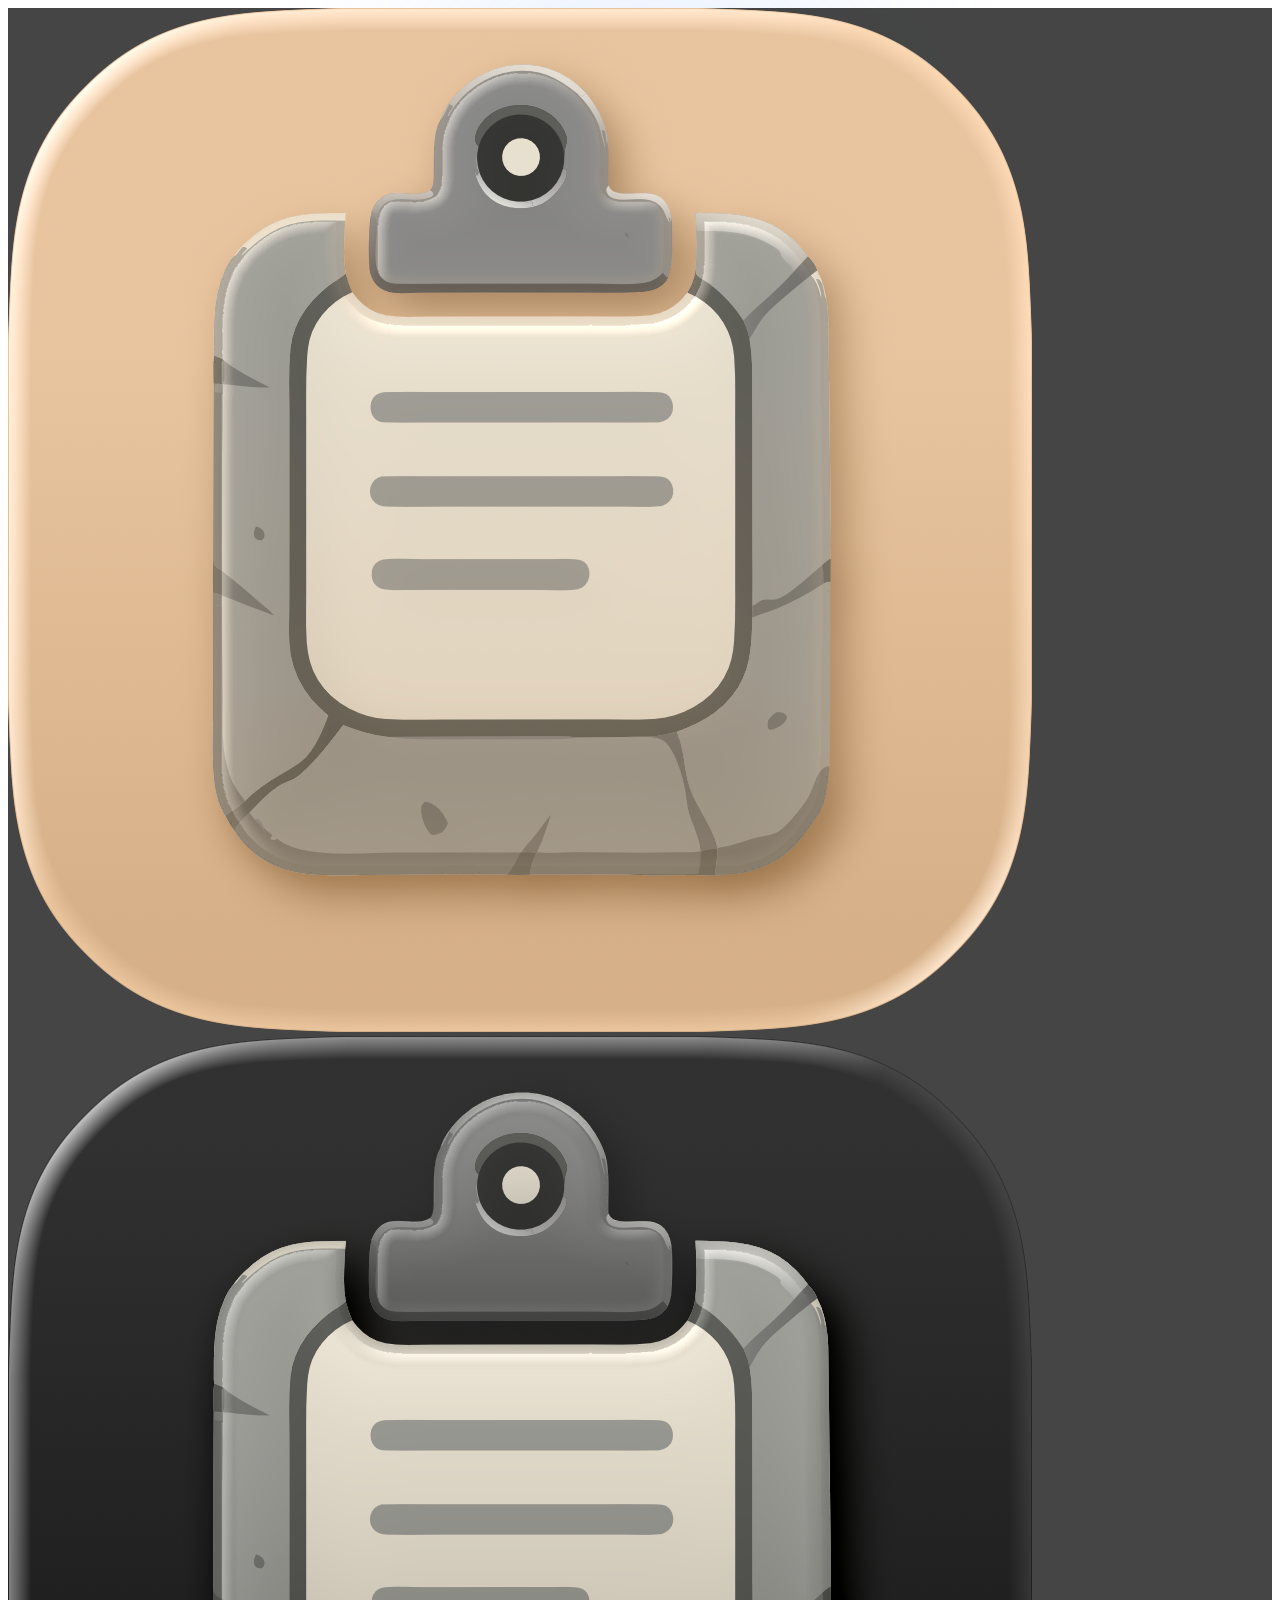
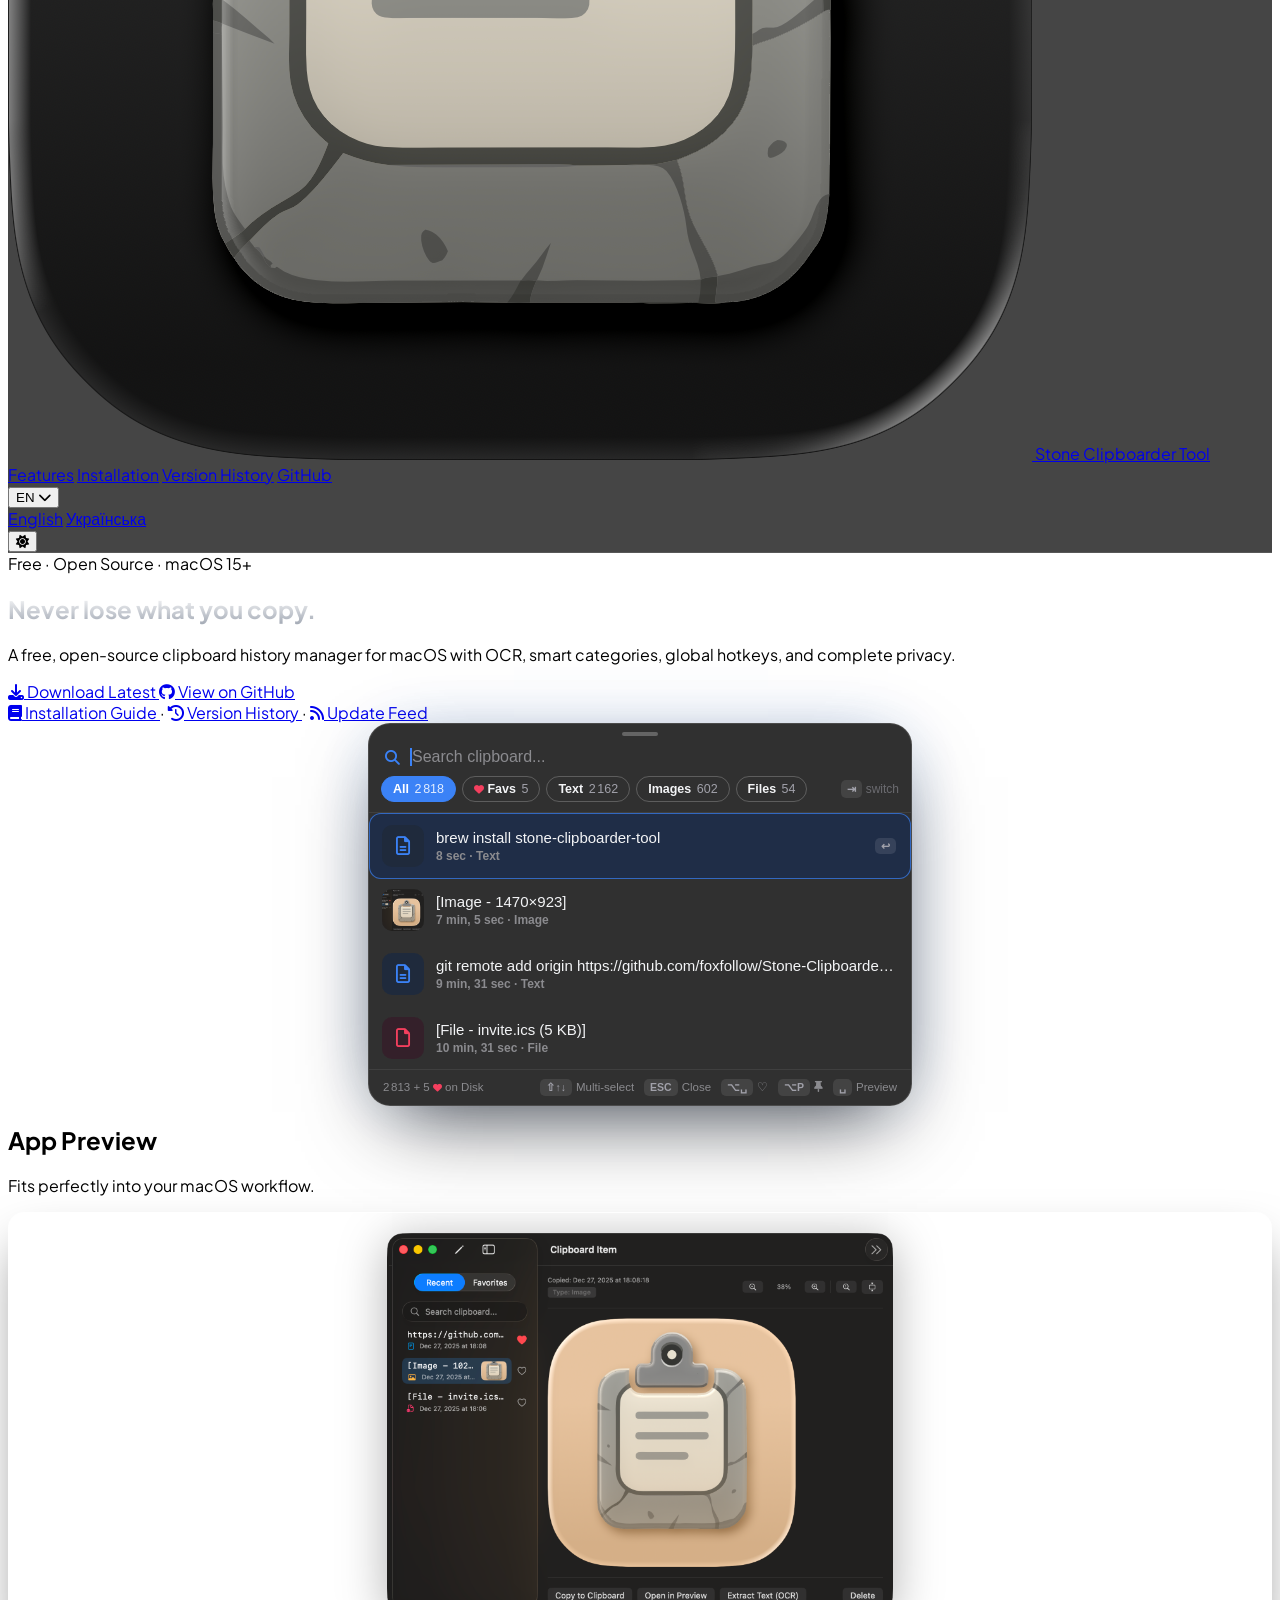
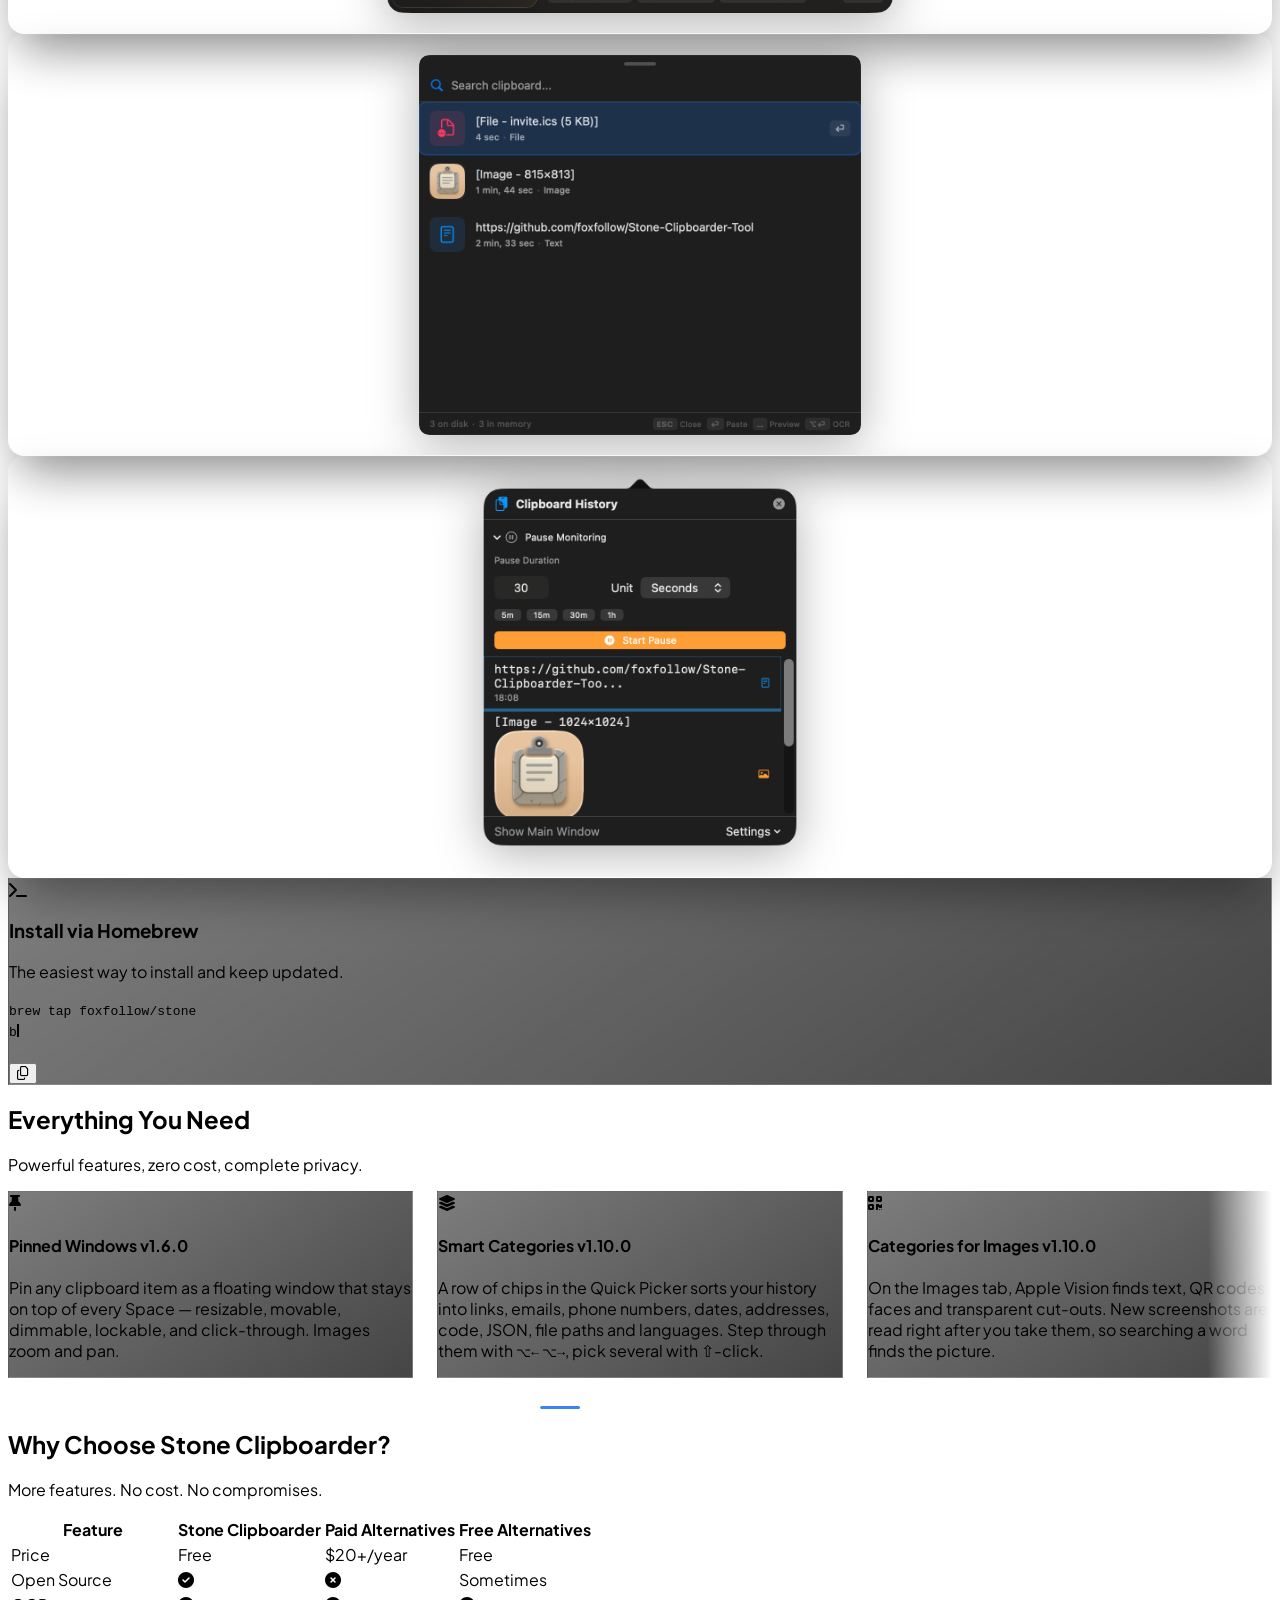
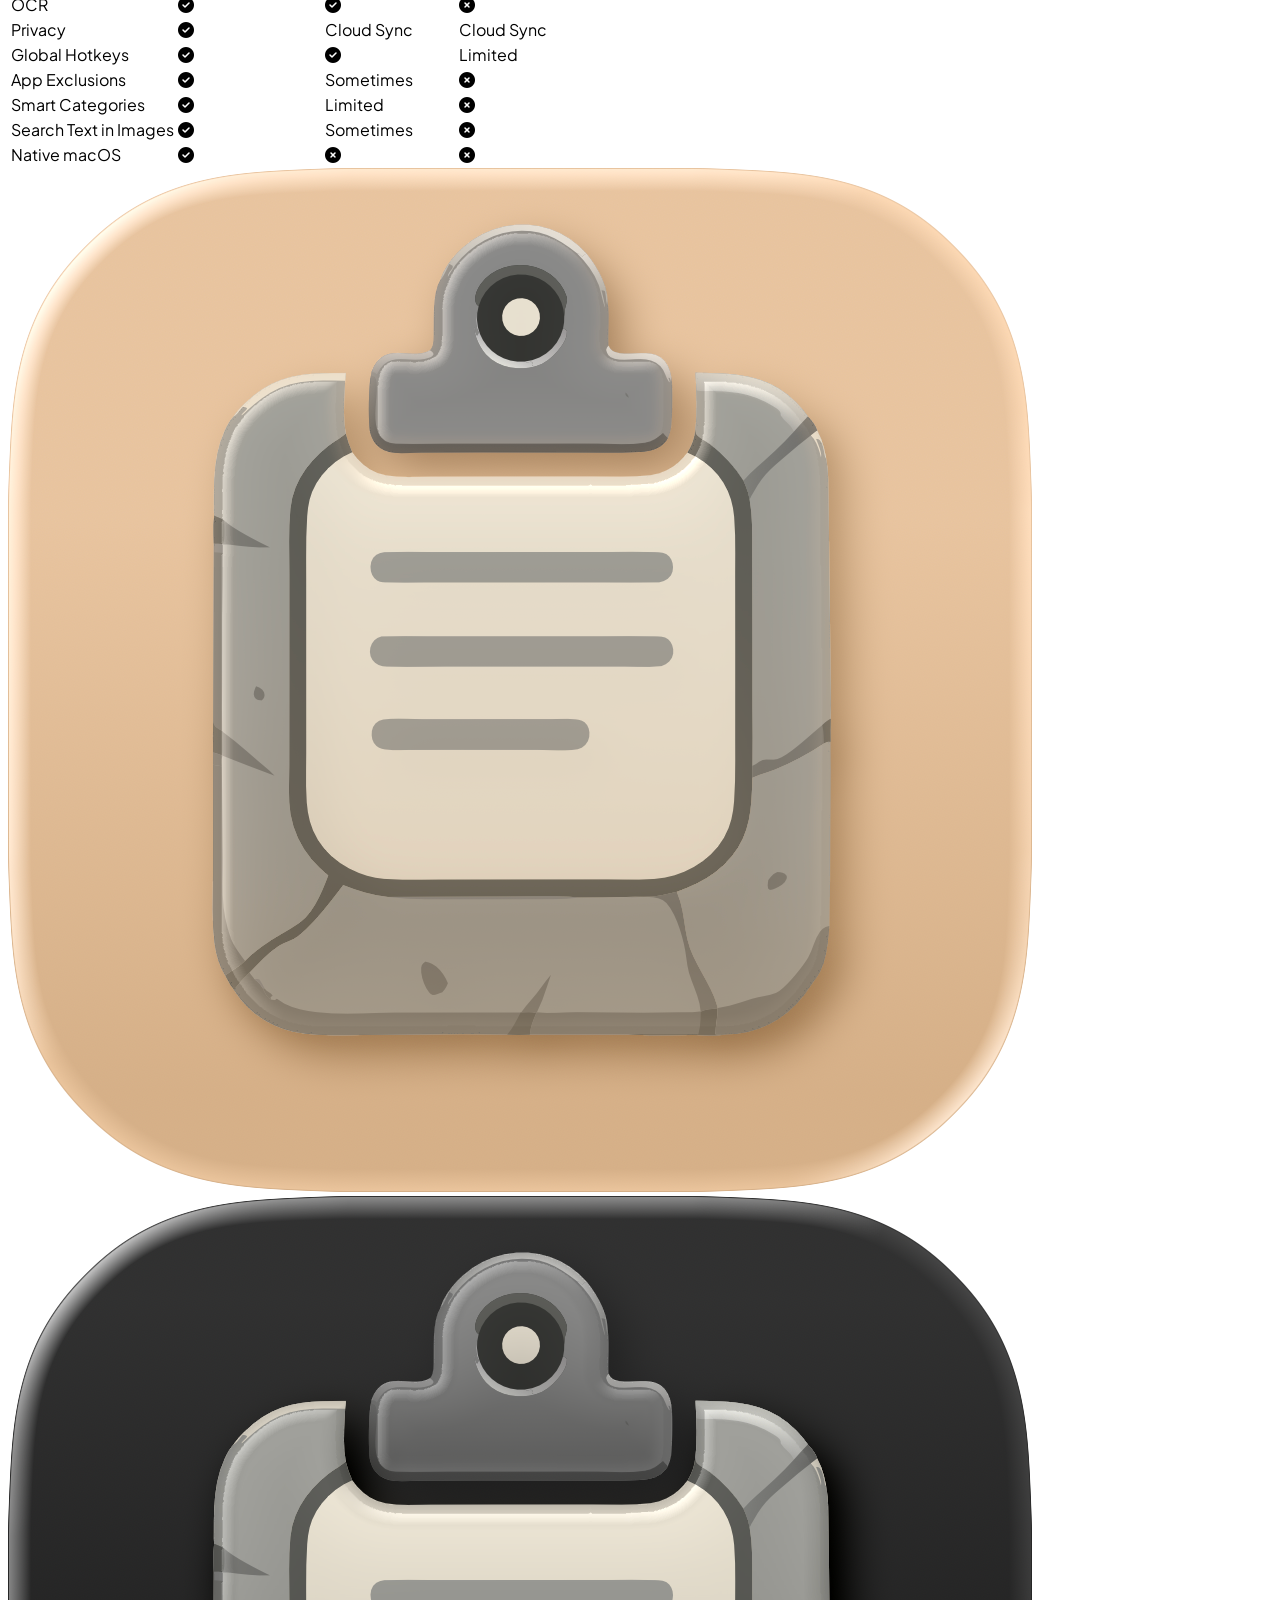
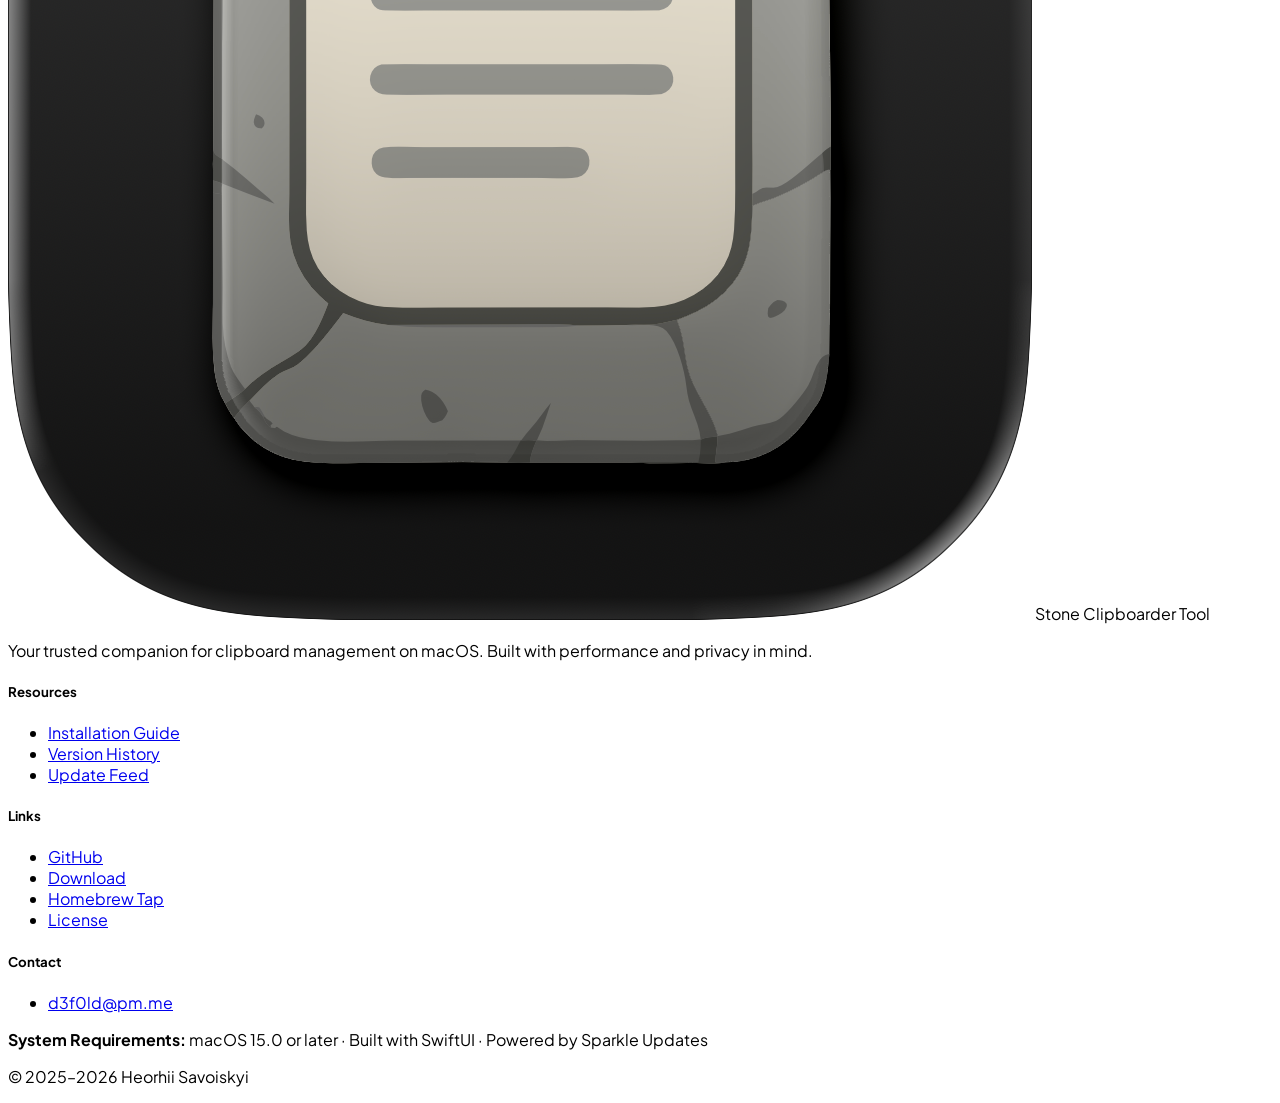
==== docs/index.html @ cac961e3 "Show the 1.10.0 features on the landing page The landing page had one short Categories slide. It now" ====
<!DOCTYPE html>
<html class="dark" lang="en">

<head>
    <meta charset="utf-8" />
    <meta content="width=device-width, initial-scale=1.0" name="viewport" />
    <script>(function () { var d = document.documentElement; d.classList.add('js'); if ((localStorage.getItem('theme') || 'dark') !== 'dark') d.classList.remove('dark'); })();</script>
    <meta name="description"
        content="Free, open-source clipboard manager for macOS. Save your entire copy-paste history, access it instantly with global hotkeys or Spotlight-like Quick Picker. Features OCR text recognition, smart categories, favorites, and 100% local privacy." />
    <meta name="keywords"
        content="clipboard manager, macOS, clipboard history, copy paste manager, clipboard organizer, productivity tool, OCR, clipboard categories, free, open source" />
    <title>Stone Clipboarder Tool – Free Clipboard Manager for macOS</title>
    <link rel="icon" type="image/png" sizes="48x48" href="resources/index/favicon-48x48.png" media="(prefers-color-scheme: light)" />
    <link rel="icon" type="image/png" sizes="48x48" href="resources/index/favicon-dark-48x48.png" media="(prefers-color-scheme: dark)" />
    <link rel="apple-touch-icon" href="resources/index/StoneClipboarderIcon2-iOS-Default-1024x1024@1x.png" />
    <link rel="canonical" href="https://foxfollow.github.io/Stone-Clipboarder-Tool/" />
    <link rel="alternate" hreflang="en" href="https://foxfollow.github.io/Stone-Clipboarder-Tool/" />
    <link rel="alternate" hreflang="uk" href="https://foxfollow.github.io/Stone-Clipboarder-Tool/index-ua.html" />
    <link rel="alternate" hreflang="x-default" href="https://foxfollow.github.io/Stone-Clipboarder-Tool/" />
    <meta property="og:type" content="website" />
    <meta property="og:site_name" content="Stone Clipboarder Tool" />
    <meta property="og:title" content="Stone Clipboarder Tool – Free Clipboard Manager for macOS" />
    <meta property="og:description" content="Free, open-source clipboard history manager for macOS with OCR, smart categories, global hotkeys, and complete privacy." />
    <meta property="og:url" content="https://foxfollow.github.io/Stone-Clipboarder-Tool/" />
    <meta property="og:image" content="https://foxfollow.github.io/Stone-Clipboarder-Tool/resources/index/StoneClipboarderIcon2-iOS-Default-1024x1024@2x.png" />
    <meta property="og:locale" content="en_US" />
    <meta name="twitter:card" content="summary" />
    <meta name="twitter:title" content="Stone Clipboarder Tool – Free Clipboard Manager for macOS" />
    <meta name="twitter:description" content="Free, open-source clipboard history manager for macOS with OCR, smart categories, global hotkeys, and complete privacy." />
    <meta name="twitter:image" content="https://foxfollow.github.io/Stone-Clipboarder-Tool/resources/index/StoneClipboarderIcon2-iOS-Default-1024x1024@2x.png" />
    <script src="https://cdn.tailwindcss.com?plugins=forms,container-queries"></script>
    <link href="https://cdnjs.cloudflare.com/ajax/libs/font-awesome/6.4.0/css/all.min.css" rel="stylesheet" />
    <link href="https://fonts.googleapis.com/css2?family=Plus+Jakarta+Sans:wght@300;400;500;600;700;800&family=JetBrains+Mono:wght@400;500;600;700&display=swap" rel="stylesheet" />
    <script>
        tailwind.config = {
            darkMode: 'class',
            theme: {
                extend: {
                    fontFamily: {
                        sans: ['Plus Jakarta Sans', 'sans-serif'],
                        mono: ['JetBrains Mono', 'monospace'],
                    },
                    colors: {
                        dark: { 900: '#0a0a0a', 800: '#171717', 700: '#262626', 600: '#404040' },
                        primary: '#3b82f6'
                    }
                }
            }
        }
    </script>
    <style>
        body {
            font-family: 'Plus Jakarta Sans', sans-serif;
        }

        .glass-nav {
            background: rgba(23, 23, 23, 0.8);
            backdrop-filter: blur(12px);
            -webkit-backdrop-filter: blur(12px);
            border-bottom: 1px solid rgba(255, 255, 255, 0.1);
        }

        .card-gradient {
            background: linear-gradient(145deg, rgba(38, 38, 38, 0.6) 0%, rgba(23, 23, 23, 0.8) 100%);
            border: 1px solid rgba(255, 255, 255, 0.1);
        }

        /* Anchor offset for fixed nav */
        [id] { scroll-margin-top: 80px; }

        /* Screenshot card */
        .screenshot-card {
            border-radius: 16px;
            overflow: hidden;
            box-shadow: 0 25px 50px -12px rgba(0, 0, 0, 0.5);
            transition: transform 0.4s ease, box-shadow 0.4s ease;
            cursor: pointer;
            display: flex;
            align-items: center;
            justify-content: center;
            padding: 20px;
            background: rgba(255, 255, 255, 0.03);
            border: 1px solid rgba(255, 255, 255, 0.06);
        }
        .screenshot-card:hover {
            transform: translateY(-6px);
            box-shadow: 0 35px 60px -12px rgba(0, 0, 0, 0.6);
            background: rgba(255, 255, 255, 0.06);
        }
        .screenshot-card img {
            transition: transform 0.4s ease;
            border-radius: 10px;
            max-height: 380px;
            width: auto;
            max-width: 100%;
            object-fit: contain;
            filter: drop-shadow(0 8px 24px rgba(0, 0, 0, 0.3));
        }
        .screenshot-card:hover img {
            transform: scale(1.03);
        }

        /* Light theme overrides */
        html:not(.dark) body { background-color: #ffffff; color: #1a1a1a; }
        html:not(.dark) .glass-nav { background: rgba(255, 255, 255, 0.85); border-bottom-color: rgba(0, 0, 0, 0.1); }
        html:not(.dark) .glass-nav .nav-brand { color: #1a1a1a; }
        html:not(.dark) .glass-nav .nav-link { color: #555; }
        html:not(.dark) .glass-nav .nav-link:hover { color: #000 !important; }
        html:not(.dark) .glass-nav .nav-btn { border-color: rgba(0,0,0,0.15); background: rgba(0,0,0,0.05); color: #555; }
        html:not(.dark) .glass-nav .nav-btn:hover { background: rgba(0,0,0,0.1); }
        html:not(.dark) .hero-title { background: linear-gradient(to bottom, #1a1a1a, #555) !important; -webkit-background-clip: text !important; -webkit-text-fill-color: transparent !important; }
        html:not(.dark) .hero-sub { color: #666 !important; }
        html:not(.dark) .hero-badge { border-color: rgba(59,130,246,0.3); background: rgba(59,130,246,0.08); }
        html:not(.dark) .btn-secondary { border-color: rgba(0,0,0,0.15) !important; background: rgba(0,0,0,0.05) !important; color: #1a1a1a !important; }
        html:not(.dark) .btn-secondary:hover { background: rgba(0,0,0,0.1) !important; }
        html:not(.dark) .sub-link { color: #888 !important; }
        html:not(.dark) .sub-link:hover { color: #1a1a1a !important; }
        html:not(.dark) .section-title { color: #1a1a1a; }
        html:not(.dark) .section-sub { color: #666; }
        html:not(.dark) .card-gradient { background: linear-gradient(145deg, #f8f8f8 0%, #f0f0f0 100%); border-color: rgba(0, 0, 0, 0.08); }
        html:not(.dark) .card-gradient h3, html:not(.dark) .card-gradient h4 { color: #1a1a1a; }
        html:not(.dark) .card-gradient p, html:not(.dark) .card-gradient .text-gray-400 { color: #555 !important; }
        html:not(.dark) .card-gradient code { color: #1a1a1a !important; }
        html:not(.dark) .card-gradient .code-box { background: #1e1e1e !important; }
        html:not(.dark) .card-gradient .code-box code { color: #60a5fa !important; }
        html:not(.dark) .screenshot-card { box-shadow: 0 15px 40px -12px rgba(0, 0, 0, 0.12); background: rgba(0, 0, 0, 0.02); border-color: rgba(0, 0, 0, 0.06); }
        html:not(.dark) .screenshot-card:hover { box-shadow: 0 25px 50px -12px rgba(0, 0, 0, 0.18); background: rgba(0, 0, 0, 0.04); }
        html:not(.dark) .screenshot-card img { filter: drop-shadow(0 8px 24px rgba(0, 0, 0, 0.12)); }
        html:not(.dark) .feat-card:hover { background: rgba(0,0,0,0.03) !important; }
        html:not(.dark) table { color: #1a1a1a; }
        html:not(.dark) table th { color: #888; }
        html:not(.dark) table td { color: #333; }
        html:not(.dark) table .text-gray-500 { color: #888 !important; }
        html:not(.dark) .footer-section { border-top-color: rgba(0,0,0,0.1); }
        html:not(.dark) .footer-section h5 { color: #1a1a1a; }
        html:not(.dark) .footer-section p, html:not(.dark) .footer-section a, html:not(.dark) .footer-section li a { color: #666 !important; }
        html:not(.dark) .footer-section li a:hover { color: #1a1a1a !important; }
        html:not(.dark) .footer-bottom { border-top-color: rgba(0,0,0,0.05); color: #999; }
        html:not(.dark) .lang-dropdown { background: #fff; border-color: rgba(0,0,0,0.1); }
        html:not(.dark) .lang-dropdown a { color: #333; }
        html:not(.dark) .lang-dropdown a:hover { background: rgba(0,0,0,0.05); }

        /* Carousel - horizontal scroll */
        .carousel-container {
            overflow-x: auto;
            -webkit-overflow-scrolling: touch;
            scrollbar-width: none;
            padding-bottom: 4px;
        }
        .carousel-container::-webkit-scrollbar { display: none; }
        .carousel-track {
            display: grid;
            grid-auto-flow: column;
            grid-auto-columns: calc((100% - 48px) / 3);
            gap: 24px;
        }
        @media (max-width: 1024px) {
            .carousel-track { grid-auto-columns: calc((100% - 24px) / 2); }
        }
        @media (max-width: 640px) {
            .carousel-track { grid-auto-columns: 85%; }
        }
        /* Scroll progress bar */
        .scroll-progress {
            height: 3px;
            border-radius: 3px;
            background: rgba(255,255,255,0.1);
            margin-top: 24px;
            overflow: hidden;
            max-width: 200px;
            margin-left: auto;
            margin-right: auto;
        }
        .scroll-progress-bar {
            height: 100%;
            border-radius: 3px;
            background: #3b82f6;
            transition: width 0.15s ease;
            min-width: 20%;
        }
        html:not(.dark) .scroll-progress { background: rgba(0,0,0,0.08); }

        /* Modal */
        .modal { display: none; position: fixed; z-index: 1000; left: 0; top: 0; width: 100%; height: 100%; background-color: rgba(0, 0, 0, 0.92); opacity: 0; transition: opacity 0.3s ease; }
        .modal.show { display: flex; opacity: 1; flex-direction: column; align-items: center; justify-content: center; padding: 40px 20px 80px; }
        .modal-content { position: relative; display: flex; flex-direction: column; align-items: center; max-width: 90vw; max-height: calc(100vh - 140px); transform: scale(0.8); transition: transform 0.3s ease; }
        .modal.show .modal-content { transform: scale(1); }
        .modal-image { max-width: 100%; max-height: calc(100vh - 180px); width: auto; height: auto; object-fit: contain; border-radius: 12px; box-shadow: 0 20px 60px rgba(0, 0, 0, 0.5); }
        .modal-close { position: absolute; top: -15px; right: -15px; background: #ff4757; color: white; border: none; border-radius: 50%; width: 40px; height: 40px; font-size: 20px; cursor: pointer; display: flex; align-items: center; justify-content: center; transition: all 0.3s ease; box-shadow: 0 4px 15px rgba(255, 71, 87, 0.4); z-index: 1001; }
        .modal-close:hover { background: #ff3838; transform: scale(1.1); }
        .modal-caption { margin-top: 16px; background: rgba(255, 255, 255, 0.12); color: white; padding: 10px 24px; border-radius: 25px; font-size: 15px; text-align: center; backdrop-filter: blur(10px); white-space: nowrap; }
        .modal-hint { position: fixed; bottom: 24px; left: 50%; transform: translateX(-50%); background: rgba(255, 255, 255, 0.08); color: rgba(255, 255, 255, 0.6); padding: 8px 16px; border-radius: 20px; font-size: 13px; backdrop-filter: blur(10px); }

        /* Keyboard/touch access for the hover-only language dropdown */
        #language-picker:focus-within .lang-dropdown { opacity: 1; visibility: visible; }

        /* ===== Subtle animations ===== */
        html { scroll-behavior: smooth; }

        /* Scroll-reveal (gated on .js so content stays visible without JS) */
        .js .reveal { opacity: 0; translate: 0 24px; transition: opacity 0.6s ease, translate 0.6s ease; }
        .js .reveal.visible { opacity: 1; translate: 0 0; }

        /* Hero entrance */
        .anim-fade { animation: fadeUp 0.7s cubic-bezier(0.22, 0.61, 0.36, 1) both; }
        .anim-d1 { animation-delay: 0.1s; }
        .anim-d2 { animation-delay: 0.2s; }
        .anim-d3 { animation-delay: 0.3s; }
        .anim-d4 { animation-delay: 0.4s; }
        @keyframes fadeUp {
            from { opacity: 0; transform: translateY(20px); }
            to { opacity: 1; transform: translateY(0); }
        }

        /* Ambient glow behind hero */
        .hero-glow {
            position: absolute;
            top: -140px;
            left: 50%;
            transform: translateX(-50%);
            width: min(760px, 95vw);
            height: 520px;
            background: radial-gradient(ellipse at center, rgba(59, 130, 246, 0.16), transparent 65%);
            filter: blur(48px);
            border-radius: 50%;
            pointer-events: none;
            z-index: -1;
            animation: glowBreathe 12s ease-in-out infinite;
        }
        @keyframes glowBreathe {
            0%, 100% { opacity: 0.7; transform: translateX(-50%) scale(1); }
            50% { opacity: 1; transform: translateX(-50%) scale(1.08); }
        }
        html:not(.dark) .hero-glow { background: radial-gradient(ellipse at center, rgba(59, 130, 246, 0.10), transparent 65%); }

        /* Nav shadow once scrolled */
        .glass-nav { transition: background 0.3s ease, box-shadow 0.3s ease; }
        .glass-nav.scrolled { background: rgba(23, 23, 23, 0.95); box-shadow: 0 4px 24px rgba(0, 0, 0, 0.35); }
        html:not(.dark) .glass-nav.scrolled { background: rgba(255, 255, 255, 0.95); box-shadow: 0 4px 24px rgba(0, 0, 0, 0.08); }

        /* Feature card hover lift */
        .feat-card { transition: translate 0.3s ease, background 0.3s ease, border-color 0.3s ease; }
        .feat-card:hover { translate: 0 -4px; border-color: rgba(255, 255, 255, 0.18); background: rgba(255, 255, 255, 0.04); }

        @media (prefers-reduced-motion: reduce) {
            html { scroll-behavior: auto; }
            .js .reveal { opacity: 1; translate: none; transition: none; }
            .anim-fade { animation: none; }
            .hero-glow { animation: none; }
            .feat-card { transition: none; }
            .feat-card:hover { translate: none; }
            .screenshot-card, .screenshot-card img { transition: none; }
            .screenshot-card:hover { transform: none; }
            .screenshot-card:hover img { transform: none; }
        }
    </style>
    <link href="resources/motion.css" rel="stylesheet" />
    <script src="resources/motion.js" defer></script>
</head>

<body class="bg-dark-900 text-white antialiased">
    <!-- Navigation -->
    <header class="fixed top-0 w-full z-50 glass-nav">
        <div class="max-w-7xl mx-auto px-4 h-16 flex items-center justify-between">
            <a href="#" class="flex items-center gap-2 no-underline" onclick="window.scrollTo({top:0,behavior:'smooth'});return false;">
                <img alt="Stone Clipboarder Logo" class="w-8 h-8 rounded-lg object-contain block dark:hidden"
                    src="resources/index/StoneClipboarderIcon2-iOS-Default-1024x1024@1x.png" />
                <img alt="Stone Clipboarder Logo" class="w-8 h-8 rounded-lg object-contain hidden dark:block"
                    src="resources/index/StoneClipboarderIcon-iOS-Dark-1024x1024@1x.png" />
                <span class="text-lg font-semibold tracking-tight nav-brand">Stone Clipboarder Tool</span>
            </a>
            <nav class="hidden md:flex items-center gap-8 text-sm font-medium">
                <a class="nav-link text-gray-400 hover:text-white transition-colors" href="#features">Features</a>
                <a class="nav-link text-gray-400 hover:text-white transition-colors" href="installation.html">Installation</a>
                <a class="nav-link text-gray-400 hover:text-white transition-colors" href="version-history.html">Version History</a>
                <a class="nav-link text-gray-400 hover:text-white transition-colors"
                    href="https://github.com/foxfollow/Stone-Clipboarder-Tool">GitHub</a>
            </nav>
            <div class="flex items-center gap-3">
                <div class="relative group" id="language-picker">
                    <button class="nav-btn flex items-center gap-2 px-3 py-1.5 rounded-full border border-white/10 bg-white/5 hover:bg-white/10 transition-all text-xs font-medium">
                        <span>EN</span>
                        <i class="fa-solid fa-chevron-down text-[10px]"></i>
                    </button>
                    <div class="lang-dropdown absolute right-0 mt-2 w-40 rounded-xl border border-white/10 bg-dark-800 shadow-2xl opacity-0 invisible group-hover:opacity-100 group-hover:visible transition-all py-2 z-50">
                        <a class="block px-4 py-2 hover:bg-white/5 text-sm font-medium" href="index.html">English</a>
                        <a class="block px-4 py-2 hover:bg-white/5 text-sm" href="index-ua.html">Українська</a>
                    </div>
                </div>
                <button aria-label="Toggle Theme" id="theme-toggle"
                    class="nav-btn p-2 rounded-full border border-white/10 bg-white/5 hover:bg-white/10 transition-all"
                    onclick="toggleTheme()">
                    <i class="fa-solid fa-sun text-sm text-yellow-400" id="theme-icon-fa"></i>
                </button>
            </div>
        </div>
    </header>

    <main class="pt-32">
        <!-- Hero Section -->
        <section class="relative max-w-7xl mx-auto px-4 text-center mb-24">
            <div class="hero-glow" aria-hidden="true"></div>
            <div class="anim-fade hero-badge inline-flex items-center px-4 py-1.5 rounded-full border border-blue-500/30 bg-blue-500/10 text-blue-400 text-xs font-medium mb-8 font-mono tracking-wide">
                Free · Open Source · macOS 15+
            </div>
            <h1 class="anim-fade anim-d1 hero-title font-mono text-5xl md:text-7xl font-bold tracking-tight mb-6 bg-gradient-to-b from-white to-gray-400 bg-clip-text text-transparent">
                Never lose what you copy.
            </h1>
            <p class="anim-fade anim-d2 hero-sub text-lg md:text-xl text-gray-400 max-w-2xl mx-auto mb-10 leading-relaxed">
                A free, open-source clipboard history manager for macOS with OCR, smart categories, global hotkeys, and complete privacy.
            </p>
            <div class="anim-fade anim-d3 flex flex-col sm:flex-row items-center justify-center gap-4 mb-6">
                <a href="https://github.com/foxfollow/Stone-Clipboarder-Tool/releases/latest"
                    class="bg-primary hover:bg-blue-600 hover:-translate-y-0.5 hover:shadow-blue-500/30 px-8 py-3 rounded-xl font-semibold flex items-center gap-2 transition-all shadow-lg shadow-blue-500/20 text-white no-underline">
                    <i class="fa-solid fa-download"></i>
                    Download Latest
                </a>
                <a href="https://github.com/foxfollow/Stone-Clipboarder-Tool"
                    class="btn-secondary border border-white/10 bg-white/5 hover:bg-white/10 px-8 py-3 rounded-xl font-semibold flex items-center gap-2 transition-all no-underline">
                    <i class="fa-brands fa-github text-xl"></i>
                    View on GitHub
                </a>
            </div>
            <div class="anim-fade anim-d4 flex flex-wrap items-center justify-center gap-3 mb-16">
                <a href="installation.html" class="sub-link text-sm text-gray-400 hover:text-white transition-colors no-underline">
                    <i class="fa-solid fa-book mr-1"></i> Installation Guide
                </a>
                <span class="text-gray-600">·</span>
                <a href="version-history.html" class="sub-link text-sm text-gray-400 hover:text-white transition-colors no-underline">
                    <i class="fa-solid fa-clock-rotate-left mr-1"></i> Version History
                </a>
                <span class="text-gray-600">·</span>
                <a href="appcast.xml" class="sub-link text-sm text-gray-400 hover:text-white transition-colors no-underline">
                    <i class="fa-solid fa-rss mr-1"></i> Update Feed
                </a>
            </div>
            <div class="clip-demo" aria-hidden="true"></div>
        </section>

        <!-- Screenshot Showcase -->
        <section class="max-w-6xl mx-auto px-4 mb-32" id="screenshots">
            <div class="reveal text-center mb-12">
                <h2 class="section-title text-3xl font-bold mb-4">App Preview</h2>
                <p class="section-sub text-gray-400">Fits perfectly into your macOS workflow.</p>
            </div>
            <div class="grid grid-cols-1 md:grid-cols-3 gap-6 items-stretch">
                <div class="reveal">
                    <div class="screenshot-card h-full" onclick="openModal(this.querySelector('img'), 'Main Window')">
                        <img alt="Main Window" class="theme-image"
                            data-light-src="resources/index/sct-light-basicwindow.png"
                            data-dark-src="resources/index/sct-dark-basicwindow.png"
                            src="resources/index/sct-dark-basicwindow.png" />
                    </div>
                </div>
                <div class="reveal" style="transition-delay: 100ms">
                    <div class="screenshot-card h-full" onclick="openModal(this.querySelector('img'), 'Quick Picker')">
                        <img alt="Quick Picker" class="theme-image"
                            data-light-src="resources/index/sct-light-quickpicker.png"
                            data-dark-src="resources/index/sct-dark-quickpicker.png"
                            src="resources/index/sct-dark-quickpicker.png" />
                    </div>
                </div>
                <div class="reveal" style="transition-delay: 200ms">
                    <div class="screenshot-card h-full" onclick="openModal(this.querySelector('img'), 'Menu Bar')">
                        <img alt="Menu Bar" class="theme-image"
                            data-light-src="resources/index/sct-light-menubar.png"
                            data-dark-src="resources/index/sct-dark-menubar.png"
                            src="resources/index/sct-dark-menubar.png" />
                    </div>
                </div>
            </div>
        </section>

        <!-- Homebrew Installation -->
        <section class="max-w-4xl mx-auto px-4 mb-32">
            <div class="reveal card-gradient p-8 rounded-2xl flex flex-col md:flex-row items-center justify-between gap-6">
                <div class="flex items-center gap-4">
                    <div class="w-12 h-12 bg-white/5 rounded-xl flex items-center justify-center border border-white/10">
                        <i class="fa-solid fa-terminal text-xl"></i>
                    </div>
                    <div>
                        <h3 class="font-semibold text-lg">Install via Homebrew</h3>
                        <p class="text-sm text-gray-400">The easiest way to install and keep updated.</p>
                    </div>
                </div>
                <div class="code-box w-full md:w-auto flex items-center justify-between gap-4 bg-[#1e1e1e] p-4 rounded-xl border border-white/10 font-mono text-[13px]">
                    <div class="leading-relaxed">
                        <code class="text-blue-400">brew tap foxfollow/stone</code><br />
                        <code class="text-blue-400">brew trust foxfollow/stone</code><br />
                        <code class="text-blue-400">brew install stone-clipboarder-tool</code>
                    </div>
                    <button class="p-2 hover:bg-white/10 rounded-lg transition-colors text-gray-400 flex-shrink-0" id="copy-btn" onclick="copyInstallCmd()">
                        <i class="fa-regular fa-copy"></i>
                    </button>
                </div>
            </div>
        </section>

        <!-- Features Carousel -->
        <section class="max-w-7xl mx-auto px-4 mb-32" id="features">
            <div class="reveal text-center mb-12">
                <h2 class="section-title text-3xl font-bold mb-4">Everything You Need</h2>
                <p class="section-sub text-gray-400">Powerful features, zero cost, complete privacy.</p>
            </div>
            <div class="carousel-container reveal" id="featureCarousel">
                <div class="carousel-track">
                    <!-- Slide: Pinned Windows (1.6.0) -->
                    <div class="carousel-slide">
                        <div class="card-gradient feat-card p-8 rounded-2xl h-full">
                            <div class="mb-6"><i class="fa-solid fa-thumbtack text-3xl text-blue-400"></i></div>
                            <h4 class="text-xl font-bold mb-3">
                                Pinned Windows
                                <span class="text-[10px] align-middle ml-1 px-1.5 py-0.5 rounded bg-blue-500/20 text-blue-300">v1.6.0</span>
                            </h4>
                            <p class="text-gray-400 leading-relaxed text-sm">Pin any clipboard item as a floating window that stays on top of every Space — resizable, movable, dimmable, lockable, and click-through. Images zoom and pan.</p>
                        </div>
                    </div>
                    <!-- Slide: Smart Categories (1.10.0) -->
                    <div class="carousel-slide">
                        <div class="card-gradient feat-card p-8 rounded-2xl h-full">
                            <div class="mb-6"><i class="fa-solid fa-layer-group text-3xl text-teal-400"></i></div>
                            <h4 class="text-xl font-bold mb-3">
                                Smart Categories
                                <span class="text-[10px] align-middle ml-1 px-1.5 py-0.5 rounded bg-blue-500/20 text-blue-300">v1.10.0</span>
                            </h4>
                            <p class="text-gray-400 leading-relaxed text-sm">A row of chips in the Quick Picker sorts your history into links, emails, phone numbers, dates, addresses, code, JSON, file paths and languages. Step through them with <kbd class="px-1.5 py-0.5 rounded bg-white/10 text-[10px]">&#x2325;&#x2190;</kbd> <kbd class="px-1.5 py-0.5 rounded bg-white/10 text-[10px]">&#x2325;&#x2192;</kbd>, pick several with &#x21E7;-click.</p>
                        </div>
                    </div>
                    <!-- Slide: Image Categories (1.10.0) -->
                    <div class="carousel-slide">
                        <div class="card-gradient feat-card p-8 rounded-2xl h-full">
                            <div class="mb-6"><i class="fa-solid fa-qrcode text-3xl text-rose-400"></i></div>
                            <h4 class="text-xl font-bold mb-3">
                                Categories for Images
                                <span class="text-[10px] align-middle ml-1 px-1.5 py-0.5 rounded bg-blue-500/20 text-blue-300">v1.10.0</span>
                            </h4>
                            <p class="text-gray-400 leading-relaxed text-sm">On the Images tab, Apple Vision finds text, QR codes, faces and transparent cut-outs. New screenshots are read right after you take them, so searching a word finds the picture.</p>
                        </div>
                    </div>
                    <!-- Slide: Your Own Rules (1.10.0) -->
                    <div class="carousel-slide">
                        <div class="card-gradient feat-card p-8 rounded-2xl h-full">
                            <div class="mb-6"><i class="fa-solid fa-wand-magic-sparkles text-3xl text-yellow-400"></i></div>
                            <h4 class="text-xl font-bold mb-3">
                                Your Own Rules
                                <span class="text-[10px] align-middle ml-1 px-1.5 py-0.5 rounded bg-blue-500/20 text-blue-300">v1.10.0</span>
                            </h4>
                            <p class="text-gray-400 leading-relaxed text-sm">Add regular-expression rules (with a live test) and groups of source apps. Give any category an SF Symbol or an emoji and a color, or switch the built-in ones off.</p>
                        </div>
                    </div>
                    <!-- Slide: Item Titles (1.9.0) -->
                    <div class="carousel-slide">
                        <div class="card-gradient feat-card p-8 rounded-2xl h-full">
                            <div class="mb-6"><i class="fa-solid fa-tag text-3xl text-sky-400"></i></div>
                            <h4 class="text-xl font-bold mb-3">
                                Item Titles
                                <span class="text-[10px] align-middle ml-1 px-1.5 py-0.5 rounded bg-blue-500/20 text-blue-300">v1.9.0</span>
                            </h4>
                            <p class="text-gray-400 leading-relaxed text-sm">Press <kbd class="px-1.5 py-0.5 rounded bg-white/10 text-[10px]">&#x2325;E</kbd> in the Quick Picker to name an item, add or remove it from Favorites, and reorder your favorites. Titles show above the content everywhere and are searchable.</p>
                        </div>
                    </div>
                    <!-- Slide 1 -->
                    <div class="carousel-slide">
                        <div class="card-gradient feat-card p-8 rounded-2xl h-full">
                            <div class="mb-6"><i class="fa-solid fa-clipboard-list text-3xl text-blue-400"></i></div>
                            <h4 class="text-xl font-bold mb-3">Clipboard History</h4>
                            <p class="text-gray-400 leading-relaxed text-sm">Track and manage your clipboard history with persistent storage using Swift Data.</p>
                        </div>
                    </div>
                    <div class="carousel-slide">
                        <div class="card-gradient feat-card p-8 rounded-2xl h-full">
                            <div class="mb-6"><i class="fa-solid fa-expand text-3xl text-green-400"></i></div>
                            <h4 class="text-xl font-bold mb-3">OCR Text Recognition</h4>
                            <p class="text-gray-400 leading-relaxed text-sm">Extract text from images with Apple Vision. The text stays with the image, so you find a screenshot by the words in it.</p>
                        </div>
                    </div>
                    <div class="carousel-slide">
                        <div class="card-gradient feat-card p-8 rounded-2xl h-full">
                            <div class="mb-6"><i class="fa-solid fa-star text-3xl text-yellow-400"></i></div>
                            <h4 class="text-xl font-bold mb-3">Smart Favorites</h4>
                            <p class="text-gray-400 leading-relaxed text-sm">Pin frequently-used items that are protected from auto-deletion. Load all favorites even when not in memory.</p>
                        </div>
                    </div>
                    <!-- Slide 2 -->
                    <div class="carousel-slide">
                        <div class="card-gradient feat-card p-8 rounded-2xl h-full">
                            <div class="mb-6"><i class="fa-solid fa-magnifying-glass text-3xl text-pink-400"></i></div>
                            <h4 class="text-xl font-bold mb-3">Advanced Search</h4>
                            <p class="text-gray-400 leading-relaxed text-sm">Search your whole history, including the text inside screenshots. Narrow it down with is:link, app:Safari or lang:uk, on their own or with words.</p>
                        </div>
                    </div>
                    <div class="carousel-slide">
                        <div class="card-gradient feat-card p-8 rounded-2xl h-full">
                            <div class="mb-6"><i class="fa-solid fa-ban text-3xl text-red-400"></i></div>
                            <h4 class="text-xl font-bold mb-3">Excluded Apps</h4>
                            <p class="text-gray-400 leading-relaxed text-sm">Choose which apps to exclude from clipboard monitoring. Perfect for protecting sensitive data from password managers.</p>
                        </div>
                    </div>
                    <div class="carousel-slide">
                        <div class="card-gradient feat-card p-8 rounded-2xl h-full">
                            <div class="mb-6"><i class="fa-solid fa-pause text-3xl text-cyan-400"></i></div>
                            <h4 class="text-xl font-bold mb-3">Pause Monitoring</h4>
                            <p class="text-gray-400 leading-relaxed text-sm">Temporarily pause clipboard monitoring with a customizable timer. Great for privacy with sensitive info.</p>
                        </div>
                    </div>
                    <!-- Slide 3 -->
                    <div class="carousel-slide">
                        <div class="card-gradient feat-card p-8 rounded-2xl h-full">
                            <div class="mb-6"><i class="fa-solid fa-keyboard text-3xl text-orange-400"></i></div>
                            <h4 class="text-xl font-bold mb-3">Global Hotkeys</h4>
                            <p class="text-gray-400 leading-relaxed text-sm">System-wide shortcuts
                                (<kbd class="px-1.5 py-0.5 rounded bg-white/10 text-[10px]">&#x2303;&#x2325;1-0</kbd>,
                                <kbd class="px-1.5 py-0.5 rounded bg-white/10 text-[10px]">&#x2303;&#x21E7;1-0</kbd>)
                                and Quick Picker for instant access.</p>
                        </div>
                    </div>
                    <div class="carousel-slide">
                        <div class="card-gradient feat-card p-8 rounded-2xl h-full">
                            <div class="mb-6"><i class="fa-solid fa-sliders text-3xl text-violet-400"></i></div>
                            <h4 class="text-xl font-bold mb-3">Capture Modes</h4>
                            <p class="text-gray-400 leading-relaxed text-sm">Choose to capture only text, only images, or both. Perfect for Microsoft Word workflows.</p>
                        </div>
                    </div>
                    <div class="carousel-slide">
                        <div class="card-gradient feat-card p-8 rounded-2xl h-full">
                            <div class="mb-6"><i class="fa-solid fa-layer-group text-3xl text-teal-400"></i></div>
                            <h4 class="text-xl font-bold mb-3">Combined Items (BETA)</h4>
                            <p class="text-gray-400 leading-relaxed text-sm">Save text and images together as a single clipboard item for rich content management.</p>
                        </div>
                    </div>
                    <!-- Slide 4 -->
                    <div class="carousel-slide">
                        <div class="card-gradient feat-card p-8 rounded-2xl h-full">
                            <div class="mb-6"><i class="fa-solid fa-bars text-3xl text-indigo-400"></i></div>
                            <h4 class="text-xl font-bold mb-3">Menu Bar Integration</h4>
                            <p class="text-gray-400 leading-relaxed text-sm">Quick access to clipboard items directly from the menu bar with pause timer display.</p>
                        </div>
                    </div>
                    <div class="carousel-slide">
                        <div class="card-gradient feat-card p-8 rounded-2xl h-full">
                            <div class="mb-6"><i class="fa-solid fa-rocket text-3xl text-amber-400"></i></div>
                            <h4 class="text-xl font-bold mb-3">Launch at Login</h4>
                            <p class="text-gray-400 leading-relaxed text-sm">Start StoneClipboarder automatically when you log in. Manage via Accessibility settings or macOS System Settings.</p>
                        </div>
                    </div>
                    <div class="carousel-slide">
                        <div class="card-gradient feat-card p-8 rounded-2xl h-full">
                            <div class="mb-6"><i class="fa-solid fa-universal-access text-3xl text-lime-400"></i></div>
                            <h4 class="text-xl font-bold mb-3">Accessibility Settings</h4>
                            <p class="text-gray-400 leading-relaxed text-sm">Dedicated settings tab showing permission status with quick access to grant accessibility for auto-paste and global hotkeys.</p>
                        </div>
                    </div>
                    <!-- Slide 5 -->
                    <div class="carousel-slide">
                        <div class="card-gradient feat-card p-8 rounded-2xl h-full">
                            <div class="mb-6"><i class="fa-solid fa-arrows-rotate text-3xl text-emerald-400"></i></div>
                            <h4 class="text-xl font-bold mb-3">Auto Updates</h4>
                            <p class="text-gray-400 leading-relaxed text-sm">Secure automatic updates using Sparkle framework with EdDSA signing.</p>
                        </div>
                    </div>
                    <div class="carousel-slide">
                        <div class="card-gradient feat-card p-8 rounded-2xl h-full">
                            <div class="mb-6"><i class="fa-solid fa-eye-slash text-3xl text-purple-400"></i></div>
                            <h4 class="text-xl font-bold mb-3">Privacy Focused</h4>
                            <p class="text-gray-400 leading-relaxed text-sm">All data stays on your device. Categories, OCR and language detection run on your Mac. No cloud sync or data collection.</p>
                        </div>
                    </div>
                </div>
            </div>
            <div class="scroll-progress"><div class="scroll-progress-bar" id="scrollProgress"></div></div>
        </section>

        <!-- Comparison Section -->
        <section class="max-w-5xl mx-auto px-4 mb-32">
            <div class="reveal text-center mb-16">
                <h2 class="section-title text-3xl font-bold mb-4">Why Choose Stone Clipboarder?</h2>
                <p class="section-sub text-gray-400">More features. No cost. No compromises.</p>
            </div>
            <div class="overflow-x-auto reveal">
                <table class="w-full border-collapse">
                    <thead>
                        <tr class="text-left border-b border-white/10">
                            <th class="py-4 px-6 text-gray-500 font-medium text-sm">Feature</th>
                            <th class="py-4 px-6 text-blue-400 font-bold text-sm bg-blue-500/5 rounded-t-xl">Stone Clipboarder</th>
                            <th class="py-4 px-6 text-gray-500 font-medium text-sm">Paid Alternatives</th>
                            <th class="py-4 px-6 text-gray-500 font-medium text-sm">Free Alternatives</th>
                        </tr>
                    </thead>
                    <tbody class="text-sm">
                        <tr class="border-b border-white/5"><td class="py-4 px-6">Price</td><td class="py-4 px-6 font-bold bg-blue-500/5">Free</td><td class="py-4 px-6 text-gray-500">$20+/year</td><td class="py-4 px-6 text-gray-500">Free</td></tr>
                        <tr class="border-b border-white/5"><td class="py-4 px-6">Open Source</td><td class="py-4 px-6 bg-blue-500/5"><i class="fa-solid fa-circle-check text-green-500"></i></td><td class="py-4 px-6"><i class="fa-solid fa-circle-xmark text-red-500/50"></i></td><td class="py-4 px-6 text-gray-500">Sometimes</td></tr>
                        <tr class="border-b border-white/5"><td class="py-4 px-6">OCR</td><td class="py-4 px-6 bg-blue-500/5"><i class="fa-solid fa-circle-check text-green-500"></i></td><td class="py-4 px-6"><i class="fa-solid fa-circle-check text-green-500"></i></td><td class="py-4 px-6"><i class="fa-solid fa-circle-xmark text-red-500/50"></i></td></tr>
                        <tr class="border-b border-white/5"><td class="py-4 px-6">Privacy</td><td class="py-4 px-6 bg-blue-500/5"><i class="fa-solid fa-circle-check text-green-500"></i></td><td class="py-4 px-6 text-gray-500">Cloud Sync</td><td class="py-4 px-6 text-gray-500">Cloud Sync</td></tr>
                        <tr class="border-b border-white/5"><td class="py-4 px-6">Global Hotkeys</td><td class="py-4 px-6 bg-blue-500/5"><i class="fa-solid fa-circle-check text-green-500"></i></td><td class="py-4 px-6"><i class="fa-solid fa-circle-check text-green-500"></i></td><td class="py-4 px-6 text-gray-500">Limited</td></tr>
                        <tr class="border-b border-white/5"><td class="py-4 px-6">App Exclusions</td><td class="py-4 px-6 bg-blue-500/5"><i class="fa-solid fa-circle-check text-green-500"></i></td><td class="py-4 px-6 text-gray-500">Sometimes</td><td class="py-4 px-6"><i class="fa-solid fa-circle-xmark text-red-500/50"></i></td></tr>
                        <tr class="border-b border-white/5"><td class="py-4 px-6">Smart Categories</td><td class="py-4 px-6 bg-blue-500/5"><i class="fa-solid fa-circle-check text-green-500"></i></td><td class="py-4 px-6 text-gray-500">Limited</td><td class="py-4 px-6"><i class="fa-solid fa-circle-xmark text-red-500/50"></i></td></tr>
                        <tr class="border-b border-white/5"><td class="py-4 px-6">Search Text in Images</td><td class="py-4 px-6 bg-blue-500/5"><i class="fa-solid fa-circle-check text-green-500"></i></td><td class="py-4 px-6 text-gray-500">Sometimes</td><td class="py-4 px-6"><i class="fa-solid fa-circle-xmark text-red-500/50"></i></td></tr>
                        <tr class="border-b border-white/5"><td class="py-4 px-6">Native macOS</td><td class="py-4 px-6 bg-blue-500/5 rounded-b-xl"><i class="fa-solid fa-circle-check text-green-500"></i></td><td class="py-4 px-6"><i class="fa-solid fa-circle-xmark text-red-500/50"></i></td><td class="py-4 px-6"><i class="fa-solid fa-circle-xmark text-red-500/50"></i></td></tr>
                    </tbody>
                </table>
            </div>
        </section>
    </main>

    <!-- Footer -->
    <footer class="footer-section border-t border-white/10 pt-16 pb-8">
        <div class="reveal max-w-7xl mx-auto px-4 grid grid-cols-1 md:grid-cols-4 gap-12 mb-16">
            <div>
                <div class="flex items-center gap-2 mb-6">
                    <img alt="Logo" class="w-6 h-6 rounded-md block dark:hidden" src="resources/index/StoneClipboarderIcon2-iOS-Default-1024x1024@1x.png" />
                    <img alt="Logo" class="w-6 h-6 rounded-md hidden dark:block" src="resources/index/StoneClipboarderIcon-iOS-Dark-1024x1024@1x.png" />
                    <span class="font-semibold">Stone Clipboarder Tool</span>
                </div>
                <p class="text-sm text-gray-400 leading-relaxed">Your trusted companion for clipboard management on macOS. Built with performance and privacy in mind.</p>
            </div>
            <div>
                <h5 class="font-semibold mb-6">Resources</h5>
                <ul class="space-y-4 text-sm text-gray-400">
                    <li><a class="hover:text-white transition-colors" href="installation.html">Installation Guide</a></li>
                    <li><a class="hover:text-white transition-colors" href="version-history.html">Version History</a></li>
                    <li><a class="hover:text-white transition-colors" href="appcast.xml">Update Feed</a></li>
                </ul>
            </div>
            <div>
                <h5 class="font-semibold mb-6">Links</h5>
                <ul class="space-y-4 text-sm text-gray-400">
                    <li><a class="hover:text-white transition-colors" href="https://github.com/foxfollow/Stone-Clipboarder-Tool">GitHub</a></li>
                    <li><a class="hover:text-white transition-colors" href="https://github.com/foxfollow/Stone-Clipboarder-Tool/releases/latest">Download</a></li>
                    <li><a class="hover:text-white transition-colors" href="https://github.com/foxfollow/homebrew-stone">Homebrew Tap</a></li>
                    <li><a class="hover:text-white transition-colors" href="https://github.com/foxfollow/Stone-Clipboarder-Tool/blob/main/LICENSE.md">License</a></li>
                </ul>
            </div>
            <div>
                <h5 class="font-semibold mb-6">Contact</h5>
                <ul class="space-y-4 text-sm text-gray-400">
                    <li><a class="hover:text-white transition-colors" href="mailto:d3f0ld@pm.me">d3f0ld@pm.me</a></li>
                </ul>
            </div>
        </div>
        <div class="footer-bottom max-w-7xl mx-auto px-4 border-t border-white/5 pt-8 text-center text-[11px] text-gray-500">
            <p><strong>System Requirements:</strong> macOS 15.0 or later · Built with SwiftUI · Powered by Sparkle Updates</p>
            <p class="mt-2">&copy; 2025–2026 Heorhii Savoiskyi</p>
        </div>
    </footer>

    <!-- Modal -->
    <div id="imageModal" class="modal" onclick="closeModal()">
        <div class="modal-content" onclick="event.stopPropagation()">
            <button class="modal-close" onclick="closeModal()">&times;</button>
            <img id="modalImage" class="modal-image" src="" alt="" />
            <div id="modalCaption" class="modal-caption"></div>
        </div>
        <div class="modal-hint">Press ESC to close · Click outside to close</div>
    </div>

    <script>
        // Theme
        let currentTheme = localStorage.getItem('theme') || 'dark';
        function setTheme(theme) {
            currentTheme = theme;
            localStorage.setItem('theme', theme);
            const html = document.documentElement;
            const icon = document.getElementById('theme-icon-fa');
            if (theme === 'dark') {
                html.classList.add('dark');
                document.body.classList.add('bg-dark-900', 'text-white');
                document.body.classList.remove('bg-white', 'text-gray-900');
                icon.className = 'fa-solid fa-sun text-sm text-yellow-400';
            } else {
                html.classList.remove('dark');
                document.body.classList.remove('bg-dark-900', 'text-white');
                document.body.classList.add('bg-white', 'text-gray-900');
                icon.className = 'fa-solid fa-moon text-sm text-gray-600';
            }
            updateImages(theme);
        }
        function toggleTheme() { setTheme(currentTheme === 'dark' ? 'light' : 'dark'); }
        function updateImages(theme) {
            document.querySelectorAll('.theme-image').forEach(img => {
                img.src = theme === 'dark' ? img.getAttribute('data-dark-src') : img.getAttribute('data-light-src');
            });
        }

        // Homebrew copy
        function copyInstallCmd() {
            const cmd = "brew tap foxfollow/stone\nbrew trust foxfollow/stone\nbrew install stone-clipboarder-tool";
            const btn = document.getElementById('copy-btn');
            const icon = btn.querySelector('i');
            if (navigator.clipboard && window.isSecureContext) {
                navigator.clipboard.writeText(cmd).then(() => showCopied(icon));
            } else {
                const ta = document.createElement("textarea");
                ta.value = cmd; ta.style.position = "fixed"; ta.style.left = "-9999px";
                document.body.appendChild(ta); ta.focus(); ta.select();
                try { document.execCommand('copy'); showCopied(icon); } catch (e) { }
                document.body.removeChild(ta);
            }
        }
        function showCopied(icon) {
            icon.className = 'fa-solid fa-check text-green-500';
            setTimeout(() => { icon.className = 'fa-regular fa-copy'; }, 2000);
        }

        // Carousel scroll progress
        function initCarousel() {
            const container = document.getElementById('featureCarousel');
            const bar = document.getElementById('scrollProgress');
            function updateProgress() {
                const max = container.scrollWidth - container.clientWidth;
                const pct = max > 0 ? (container.scrollLeft / max) * 100 : 0;
                bar.style.width = Math.max(20, pct) + '%';
            }
            container.addEventListener('scroll', updateProgress, { passive: true });
            updateProgress();
            window.addEventListener('resize', updateProgress);
        }

        // Modal
        function openModal(imgElement, caption) {
            const modal = document.getElementById('imageModal');
            document.getElementById('modalImage').src = imgElement.src;
            document.getElementById('modalImage').alt = imgElement.alt;
            document.getElementById('modalCaption').textContent = caption;
            modal.style.display = 'flex';
            setTimeout(() => modal.classList.add('show'), 10);
            document.body.style.overflow = 'hidden';
        }
        function closeModal() {
            const modal = document.getElementById('imageModal');
            modal.classList.remove('show');
            setTimeout(() => { modal.style.display = 'none'; document.body.style.overflow = 'auto'; }, 300);
        }
        document.addEventListener('keydown', e => { if (e.key === 'Escape') closeModal(); });

        // Scroll-reveal + nav shadow
        function initScrollFx() {
            const els = document.querySelectorAll('.reveal');
            if ('IntersectionObserver' in window) {
                const io = new IntersectionObserver(entries => {
                    entries.forEach(e => {
                        if (e.isIntersecting) { e.target.classList.add('visible'); io.unobserve(e.target); }
                    });
                }, { threshold: 0.12, rootMargin: '0px 0px -40px 0px' });
                els.forEach(el => io.observe(el));
            } else {
                els.forEach(el => el.classList.add('visible'));
            }
            const header = document.querySelector('.glass-nav');
            const onScroll = () => header.classList.toggle('scrolled', window.scrollY > 8);
            window.addEventListener('scroll', onScroll, { passive: true });
            onScroll();
        }

        // Init
        document.addEventListener('DOMContentLoaded', () => { setTheme(currentTheme); initCarousel(); initScrollFx(); });
    </script>
</body>

</html>
---- docs/resources/motion.css ----
/*
 * Landing page motion, shared by index.html and index-ua.html.
 * Every entrance and pointer effect is gated on html.motion, which
 * motion.js adds only when the visitor allows motion. Without JS, or with
 * "reduce motion" on, the page stays fully visible and still.
 */

:root {
    --ease-out: cubic-bezier(0.16, 1, 0.3, 1);
    --ease-spring: cubic-bezier(0.34, 1.56, 0.64, 1);
}

@property --gx { syntax: '<length>'; inherits: true; initial-value: -999px; }
@property --gy { syntax: '<length>'; inherits: true; initial-value: -999px; }
@property --fl { syntax: '<length>'; inherits: false; initial-value: 0px; }
@property --fr { syntax: '<length>'; inherits: false; initial-value: 0px; }

/* ===== Page scroll progress ===== */
.page-progress {
    position: fixed; top: 0; left: 0; right: 0; height: 2px; z-index: 60;
    transform-origin: 0 50%; transform: scaleX(0);
    background: linear-gradient(90deg, #3b82f6, #22d3ee);
    pointer-events: none;
}

/* ===== Reveal: softer curve plus a focus pull ===== */
.motion .reveal {
    filter: blur(8px);
    transition: opacity 0.9s var(--ease-out), translate 0.9s var(--ease-out), filter 0.9s var(--ease-out);
}
.motion .reveal.visible { filter: none; }

/* ===== Hero: dot grid with a pointer flashlight ===== */
.hero-grid {
    position: absolute; inset: -128px 0 0; z-index: -1; pointer-events: none;
    background-image: radial-gradient(rgba(255, 255, 255, 0.11) 1px, transparent 1.5px);
    background-size: 26px 26px;
    -webkit-mask-image: radial-gradient(ellipse 60% 55% at 50% 32%, #000 15%, transparent 75%);
    mask-image: radial-gradient(ellipse 60% 55% at 50% 32%, #000 15%, transparent 75%);
    transition: --gx 0.35s var(--ease-out), --gy 0.35s var(--ease-out);
}
.hero-grid::after {
    content: ''; position: absolute; inset: 0;
    background-image: radial-gradient(rgba(96, 165, 250, 0.8) 1px, transparent 1.6px);
    background-size: 26px 26px;
    -webkit-mask-image: radial-gradient(170px circle at var(--gx) var(--gy), #000, transparent 70%);
    mask-image: radial-gradient(170px circle at var(--gx) var(--gy), #000, transparent 70%);
    opacity: 0; transition: opacity 0.6s ease;
}
.hero-grid.lit::after { opacity: 1; }
html:not(.dark) .hero-grid { background-image: radial-gradient(rgba(0, 0, 0, 0.09) 1px, transparent 1.5px); }
html:not(.dark) .hero-grid::after { background-image: radial-gradient(rgba(59, 130, 246, 0.7) 1px, transparent 1.6px); }

.motion .hero-glow { transition: translate 1.6s var(--ease-out); }

/* ===== Hero headline, word by word ===== */
html:root .hero-title.split { background: none !important; }
.hero-title .hw {
    display: inline-block;
    padding-bottom: 0.12em; margin-bottom: -0.12em;
    background-image: linear-gradient(to bottom, #fff, #9ca3af);
    -webkit-background-clip: text; background-clip: text;
    color: transparent; -webkit-text-fill-color: transparent;
}
html:not(.dark) .hero-title .hw { background-image: linear-gradient(to bottom, #1a1a1a, #555); }
.motion .hero-title.split { perspective: 800px; }
.motion .hero-title .hw {
    animation: wordIn 1s var(--ease-out) both;
    animation-delay: calc(0.08s + var(--w, 0) * 0.075s);
    transform-origin: 50% 100%;
}
@keyframes wordIn {
    from { opacity: 0; transform: translateY(0.45em) rotateX(-55deg); filter: blur(10px); }
    to { opacity: 1; transform: none; filter: none; }
}

/* ===== Hero buttons: shine and magnet ===== */
.btn-shine { position: relative; overflow: hidden; isolation: isolate; }
.btn-shine::after {
    content: ''; position: absolute; inset: 0; pointer-events: none;
    background: linear-gradient(110deg, transparent 30%, rgba(255, 255, 255, 0.38) 50%, transparent 70%);
    transform: translateX(-120%);
    transition: transform 0.9s var(--ease-out);
}
.btn-shine:hover::after { transform: translateX(120%); }
.motion .btn-shine::after { animation: shineOnce 1.3s var(--ease-out) 1.5s 1; }
@keyframes shineOnce { from { transform: translateX(-120%); } to { transform: translateX(120%); } }

.motion .magnetic {
    transition-duration: 0.45s !important;
    transition-timing-function: var(--ease-out) !important;
}

/* ===== Hero: live Quick Picker demo (mirrors the app's panel) ===== */
.clip-demo { max-width: 34rem; margin: 0 auto; perspective: 1100px; --row: 64px; }
.qp {
    text-align: left; border-radius: 22px; overflow: hidden;
    font-family: -apple-system, BlinkMacSystemFont, 'SF Pro Text', 'Segoe UI', sans-serif;
    color: #f3f4f6; background: rgba(36, 36, 36, 0.94);
    border: 1px solid rgba(255, 255, 255, 0.13);
    box-shadow: 0 30px 80px -24px rgba(0, 0, 0, 0.75), 0 0 70px -18px rgba(59, 130, 246, 0.3);
    -webkit-backdrop-filter: blur(20px); backdrop-filter: blur(20px);
}
.motion .qp { animation: cdIn 1.1s var(--ease-out) 0.55s both, cdFloat 7s ease-in-out 1.8s infinite; }
@keyframes cdIn {
    from { opacity: 0; transform: translateY(36px) rotateX(22deg) scale(0.95); }
    to { opacity: 1; transform: none; }
}
@keyframes cdFloat { 0%, 100% { translate: 0 0; } 50% { translate: 0 -8px; } }

.qp-grip { width: 36px; height: 4px; border-radius: 4px; margin: 8px auto 0; background: rgba(255, 255, 255, 0.25); }
.qp-search { display: flex; align-items: center; gap: 10px; padding: 12px 16px 10px; font-size: 16px; }
.qp-search > i { color: #3b82f6; font-size: 15px; }
.qp-caret { width: 2px; height: 18px; margin-right: -10px; background: #3b82f6; animation: caretBlink 1s steps(1) infinite; }
.qp-ph { color: #8b8b8f; }

.qp-chips { display: flex; align-items: center; gap: 6px; padding: 0 12px 10px; white-space: nowrap; overflow: hidden; }
.qp-chip {
    flex: none; padding: 5px 11px; border-radius: 999px; font-size: 12.5px; font-weight: 600;
    border: 1px solid rgba(255, 255, 255, 0.22); color: #f3f4f6;
}
.qp-chip b { font-weight: 500; color: #a1a1aa; margin-left: 2px; font-variant-numeric: tabular-nums; }
.qp-chip i { color: #f43f5e; font-size: 10px; }
.qp-chip.on { background: #3b82f6; border-color: #3b82f6; color: #fff; }
.qp-chip.on b { color: rgba(255, 255, 255, 0.85); }
.qp-chip.bump b { display: inline-block; animation: countBump 0.6s var(--ease-spring); }
@keyframes countBump { 0% { transform: translateY(0); } 35% { transform: translateY(-4px); color: #93c5fd; } 100% { transform: none; } }
.qp-switch { margin-left: auto; font-size: 12px; color: #6b6b70; }

.qp kbd {
    font: 600 10.5px/1 -apple-system, BlinkMacSystemFont, sans-serif; padding: 3px 6px; border-radius: 5px;
    background: rgba(255, 255, 255, 0.09); color: #a1a1aa;
}

.qp-list { position: relative; height: calc(var(--row) * 4); overflow: hidden; border-top: 1px solid rgba(255, 255, 255, 0.07); }
.qp-row {
    position: absolute; top: 0; left: 0; right: 0; height: var(--row);
    display: flex; align-items: center; gap: 12px; padding: 0 14px 0 12px;
    border: 1px solid transparent; border-radius: 12px;
    transition: transform 0.75s var(--ease-out), opacity 0.5s ease, filter 0.6s ease, background-color 0.5s ease, border-color 0.5s ease;
}
.qp-row.sel { background: #1f2d47; border-color: rgba(59, 130, 246, 0.7); }
.qp-row.enter { opacity: 0; filter: blur(6px); }
.qp-row.leave { opacity: 0; }
.qp-tile {
    flex: none; width: 42px; height: 42px; border-radius: 10px; display: grid; place-items: center;
    background: #1f2a3c; color: #3b82f6; font-size: 19px; overflow: hidden;
}
.qp-tile.file { color: #f43f5e; background: #34202a; }
.qp-tile.thumb { background: #111; box-shadow: inset 0 0 0 1px rgba(255, 255, 255, 0.12); }
.qp-tile.thumb img { width: 100%; height: 100%; object-fit: cover; }
.qp-txt { flex: 1; min-width: 0; display: flex; flex-direction: column; gap: 3px; }
.qp-title { font-size: 15px; white-space: nowrap; overflow: hidden; text-overflow: ellipsis; }
.qp-meta { font-size: 12px; font-weight: 600; color: #8b8b8f; font-variant-numeric: tabular-nums; }
.qp-hint { flex: none; display: none; align-items: center; gap: 4px; font-size: 12px; font-weight: 700; color: #8b8b8f; }
.qp-row.sel .qp-hint { display: flex; }
.qp-row.sel .qp-hint kbd { background: rgba(255, 255, 255, 0.1); }

.qp-foot {
    display: flex; align-items: center; justify-content: space-between; gap: 12px;
    padding: 9px 14px; font-size: 11.5px; color: #8b8b8f; white-space: nowrap;
    border-top: 1px solid rgba(255, 255, 255, 0.07);
}
.qp-foot b { font-weight: 500; font-variant-numeric: tabular-nums; }
.qp-foot .fa-heart { color: #f43f5e; font-size: 9px; }
.qp-hints { display: flex; gap: 10px; overflow: hidden; }
.qp-hints > span { display: flex; align-items: center; gap: 4px; }
@media (max-width: 640px) {
    .clip-demo { --row: 58px; }
    .qp-switch, .qp-x { display: none !important; }
    .qp-chips { -webkit-mask-image: linear-gradient(to right, #000 80%, transparent); mask-image: linear-gradient(to right, #000 80%, transparent); }
    .qp-title { font-size: 14px; }
    .qp-tile { width: 38px; height: 38px; }
}

html:not(.dark) .qp {
    color: #1d1d1f; background: rgba(250, 250, 250, 0.95); border-color: rgba(0, 0, 0, 0.1);
    box-shadow: 0 30px 70px -28px rgba(0, 0, 0, 0.28), 0 0 70px -20px rgba(59, 130, 246, 0.22);
}
html:not(.dark) .qp-grip { background: rgba(0, 0, 0, 0.18); }
html:not(.dark) .qp-chip { border-color: rgba(0, 0, 0, 0.18); color: #1d1d1f; }
html:not(.dark) .qp-chip b { color: #6b7280; }
html:not(.dark) .qp-chip.on { color: #fff; border-color: #3b82f6; }
html:not(.dark) .qp-chip.on b { color: rgba(255, 255, 255, 0.85); }
html:not(.dark) .qp kbd { background: rgba(0, 0, 0, 0.06); color: #6b7280; }
html:not(.dark) .qp-list, html:not(.dark) .qp-foot { border-color: rgba(0, 0, 0, 0.07); }
html:not(.dark) .qp-row.sel { background: #dbe8fd; border-color: rgba(59, 130, 246, 0.6); }
html:not(.dark) .qp-tile { background: #e3ecfb; }
html:not(.dark) .qp-tile.file { background: #fbe4e9; }
html:not(.dark) .qp-row.sel .qp-hint kbd { background: rgba(0, 0, 0, 0.07); }

/* ===== Nav links ===== */
.motion .nav-link { position: relative; }
.motion .nav-link::after {
    content: ''; position: absolute; left: 0; right: 0; bottom: -6px; height: 1.5px; border-radius: 2px;
    background: linear-gradient(90deg, #3b82f6, #22d3ee);
    transform: scaleX(0); transform-origin: right;
    transition: transform 0.45s var(--ease-out);
}
.motion .nav-link:hover::after { transform: scaleX(1); transform-origin: left; }

/* ===== Screenshots: tilt and light sheen ===== */
.motion .screenshot-card {
    position: relative;
    transition: transform 0.8s var(--ease-out), box-shadow 0.5s ease, background 0.4s ease;
}
.motion .screenshot-card.tilting { transition: transform 0.15s ease-out, box-shadow 0.5s ease, background 0.4s ease; }
.motion .screenshot-card::after {
    content: ''; position: absolute; inset: 0; border-radius: inherit; pointer-events: none;
    background: radial-gradient(520px circle at var(--sx, 50%) var(--sy, 0%), rgba(255, 255, 255, 0.1), transparent 42%);
    opacity: 0; transition: opacity 0.4s ease;
}
.motion .screenshot-card:hover::after { opacity: 1; }
html:not(.dark) .screenshot-card::after {
    background: radial-gradient(520px circle at var(--sx, 50%) var(--sy, 0%), rgba(59, 130, 246, 0.07), transparent 42%);
}

/* ===== Homebrew: typed commands ===== */
.ty-ghost { visibility: hidden; }
.ty-caret {
    display: inline-block; width: 2px; height: 1.05em; margin-right: -2px; vertical-align: -0.15em;
    background: currentColor; animation: caretBlink 1s steps(1) infinite;
}
@keyframes caretBlink { 50% { opacity: 0; } }

/* ===== Features carousel ===== */
.motion .carousel-container {
    padding-top: 10px; margin-top: -10px;
    cursor: grab;
    -webkit-mask-image: linear-gradient(to right, transparent, #000 var(--fl), #000 calc(100% - var(--fr)), transparent);
    mask-image: linear-gradient(to right, transparent, #000 var(--fl), #000 calc(100% - var(--fr)), transparent);
    transition: opacity 0.9s var(--ease-out), translate 0.9s var(--ease-out), filter 0.9s var(--ease-out), --fl 0.4s ease, --fr 0.4s ease;
}
.motion .carousel-container.fade-l { --fl: 64px; }
.motion .carousel-container.fade-r { --fr: 64px; }
.motion .carousel-container.dragging { cursor: grabbing; user-select: none; -webkit-user-select: none; }

.motion .carousel-slide {
    opacity: 0; translate: 48px 0;
    transition: opacity 0.8s var(--ease-out), translate 1s var(--ease-out);
    transition-delay: calc(var(--i, 0) * 70ms + 150ms);
}
.motion .carousel-container.visible .carousel-slide { opacity: 1; translate: 0 0; }

/* Cursor spotlight: fill on the hovered card, rim light on its neighbours */
.motion .feat-card { position: relative; isolation: isolate; }
.motion .feat-card::before, .motion .feat-card::after {
    content: ''; position: absolute; border-radius: inherit; pointer-events: none;
    opacity: 0; transition: opacity 0.4s ease;
}
.motion .feat-card::before {
    inset: 0; z-index: -1;
    background: radial-gradient(420px circle at var(--mx, -999px) var(--my, -999px), rgba(59, 130, 246, 0.16), transparent 45%);
}
.motion .feat-card::after {
    inset: -1px; padding: 1px;
    background: radial-gradient(280px circle at var(--mx, -999px) var(--my, -999px), rgba(96, 165, 250, 0.85), transparent 42%);
    -webkit-mask: linear-gradient(#000 0 0) content-box, linear-gradient(#000 0 0);
    -webkit-mask-composite: xor;
    mask: linear-gradient(#000 0 0) content-box exclude, linear-gradient(#000 0 0);
}
.motion .spot-on .feat-card::before, .motion .spot-on .feat-card::after { opacity: 1; }

.motion .feat-card > div:first-child i { display: inline-block; transition: transform 0.55s var(--ease-spring); }
.motion .feat-card:hover > div:first-child i { transform: translateY(-3px) scale(1.14) rotate(-7deg); }

/* ===== Comparison table ===== */
.motion .reveal tbody tr {
    opacity: 0; translate: -16px 0;
    transition: opacity 0.6s var(--ease-out), translate 0.8s var(--ease-out), background-color 0.3s ease;
    transition-delay: calc(var(--r, 0) * 70ms + 200ms), calc(var(--r, 0) * 70ms + 200ms), 0s;
}
.motion .reveal.visible tbody tr { opacity: 1; translate: 0 0; }
.motion .reveal tbody tr:hover { background-color: rgba(255, 255, 255, 0.025); }
html.motion:not(.dark) .reveal tbody tr:hover { background-color: rgba(0, 0, 0, 0.025); }
.motion .reveal tbody .fa-circle-check {
    display: inline-block; scale: 0.3; opacity: 0;
    transition: scale 0.6s var(--ease-spring), opacity 0.3s ease;
    transition-delay: calc(var(--r, 0) * 70ms + 450ms);
}
.motion .reveal.visible tbody .fa-circle-check { scale: 1; opacity: 1; }

/* ===== Screenshot modal: the image flies from its card ===== */
.modal.flip { opacity: 1; background-color: rgba(0, 0, 0, 0); transition: background-color 0.45s ease; }
.modal.flip.show { background-color: rgba(0, 0, 0, 0.92); }
.modal.flip .modal-content { transform: none; transition: none; }
.modal.flip .modal-caption, .modal.flip .modal-close, .modal.flip .modal-hint { opacity: 0; transition: opacity 0.3s ease; }
.modal.flip.show .modal-caption, .modal.flip.show .modal-close, .modal.flip.show .modal-hint { opacity: 1; transition-delay: 0.25s; }

/* ===== Theme switch: circular reveal from the toggle ===== */
::view-transition-old(root), ::view-transition-new(root) { animation: none; mix-blend-mode: normal; }
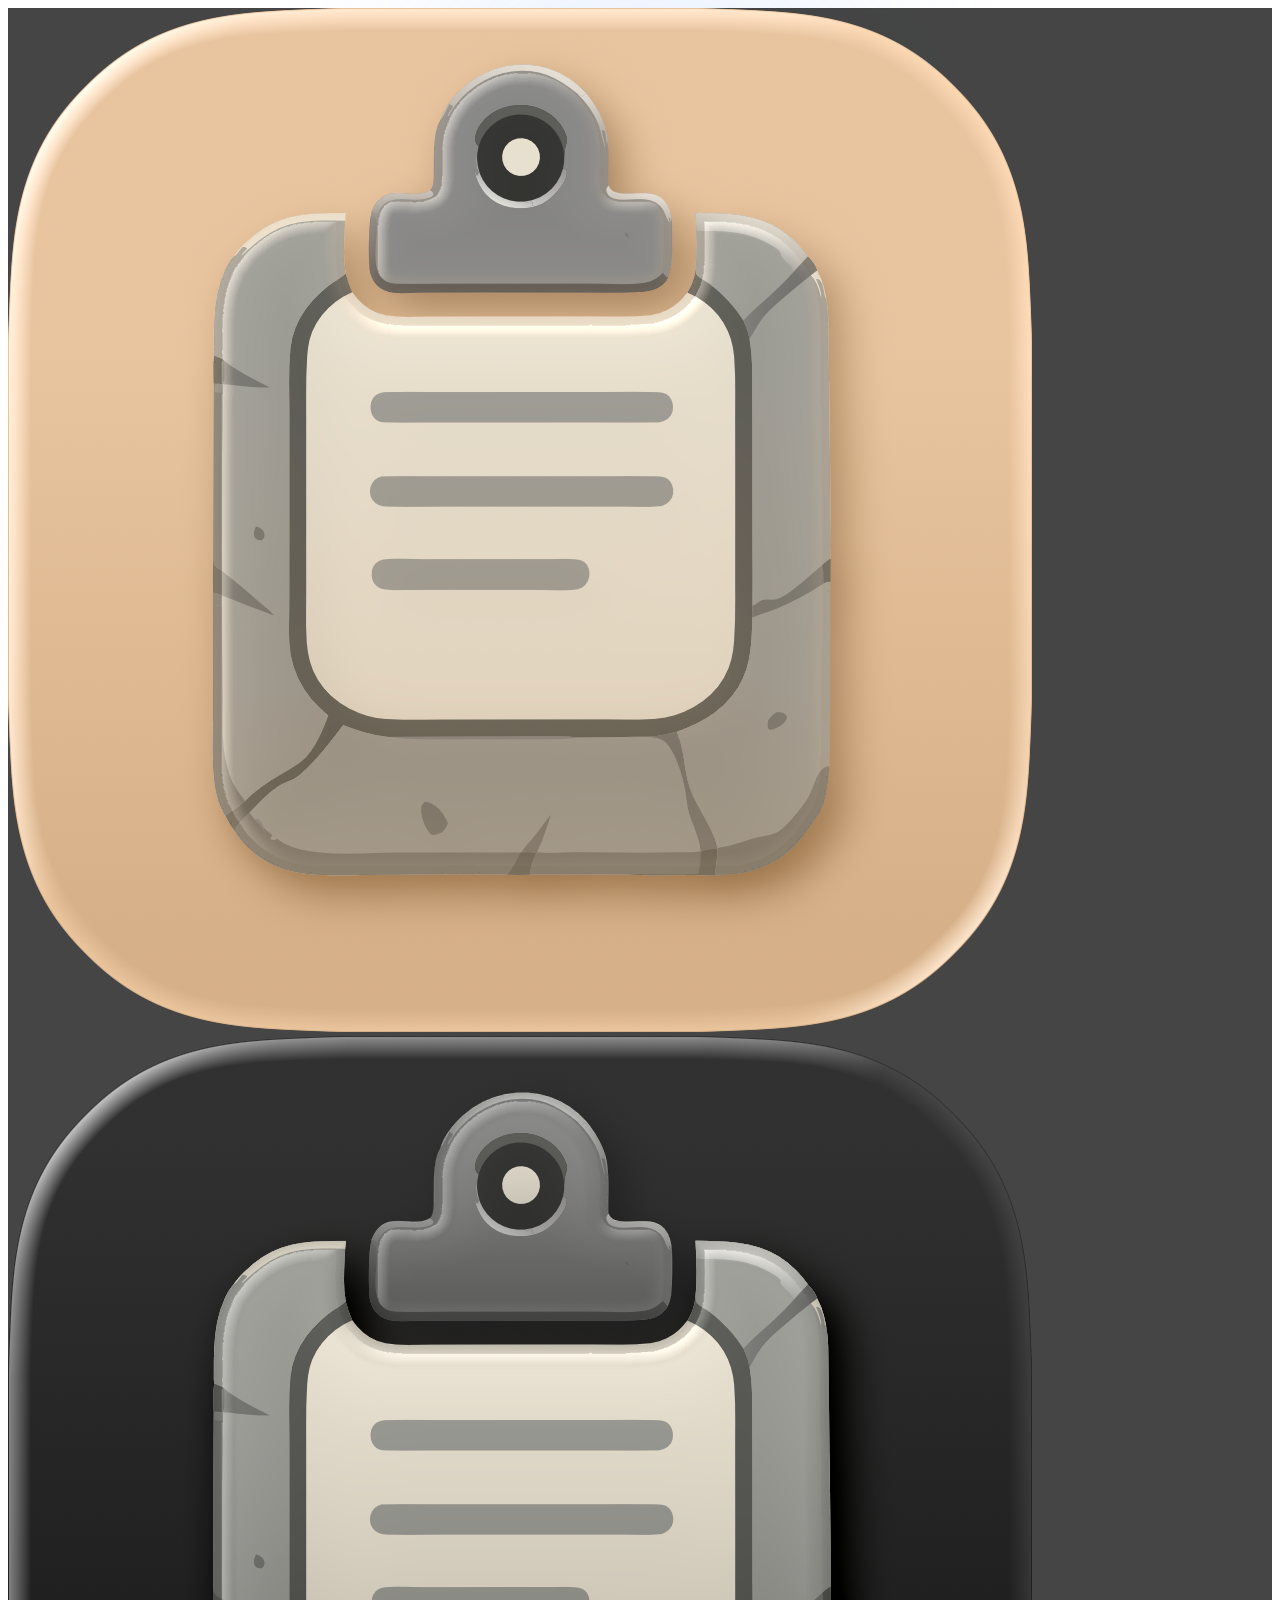
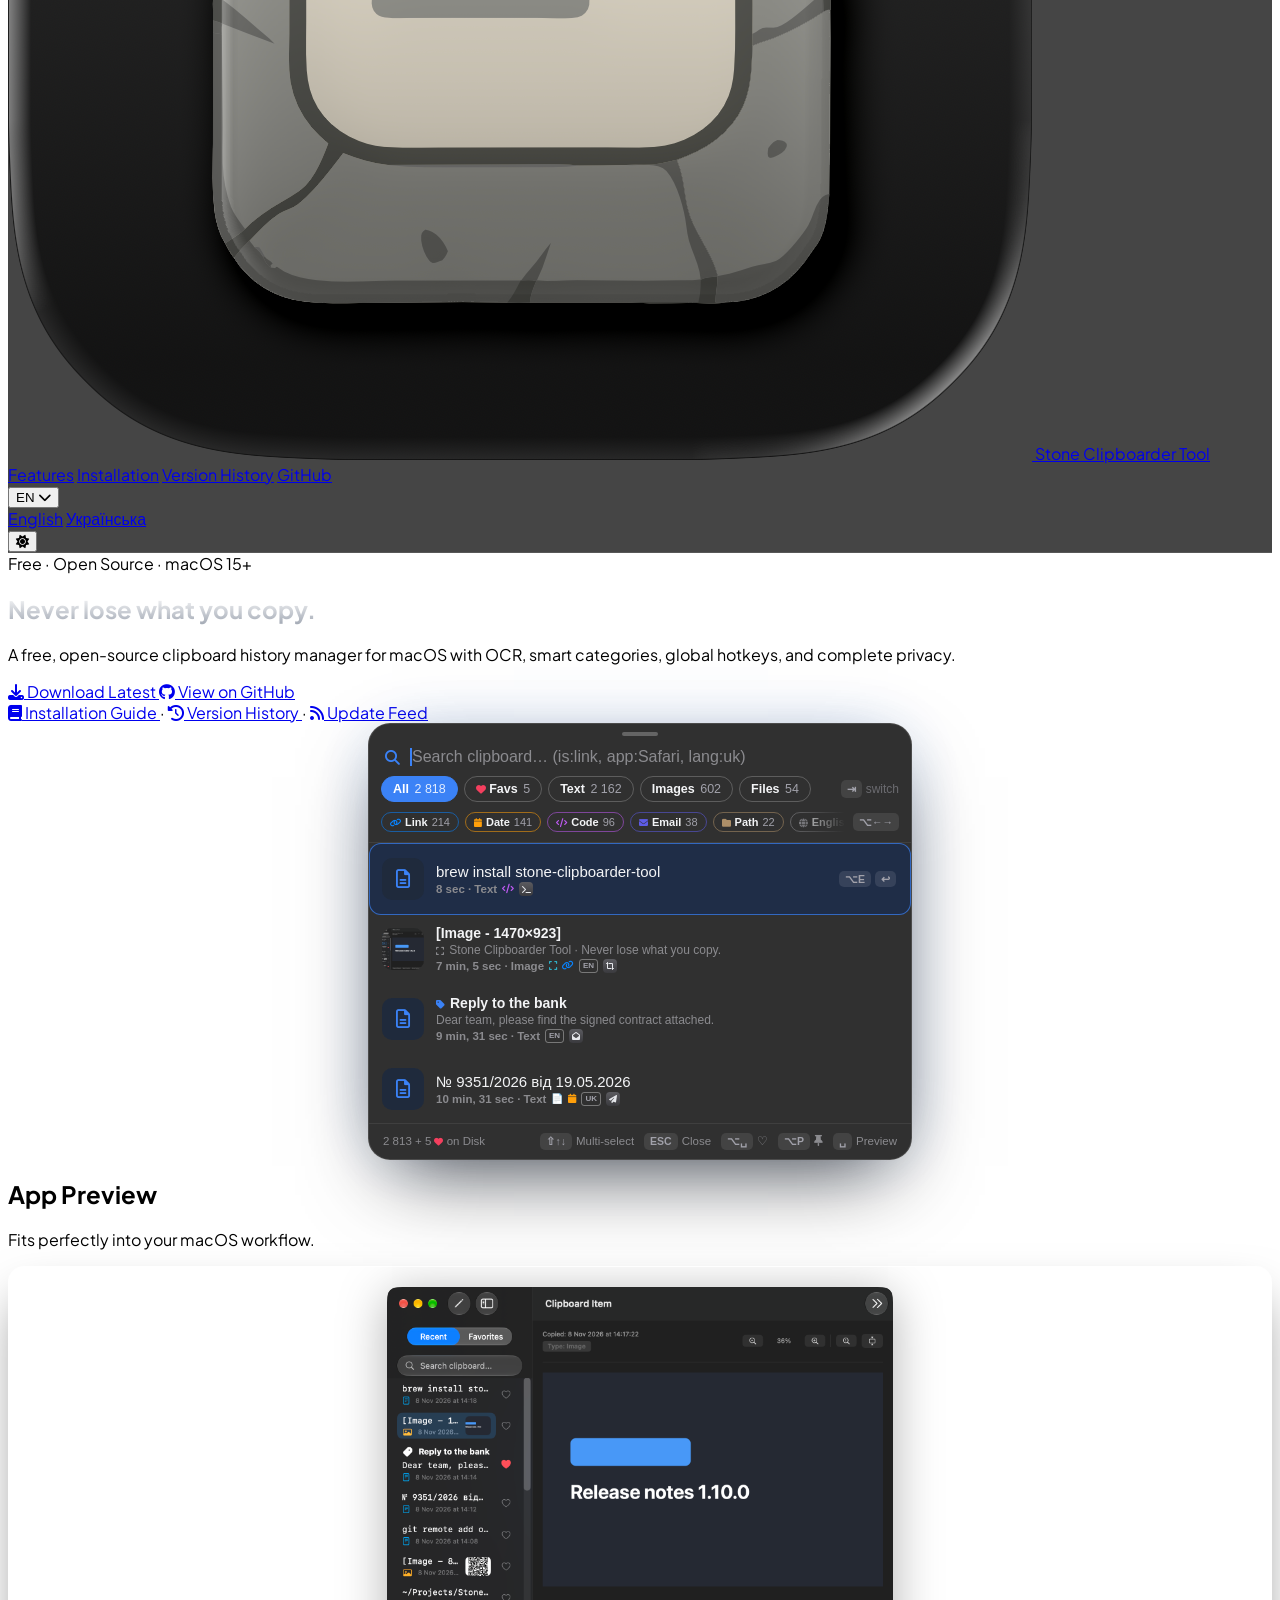
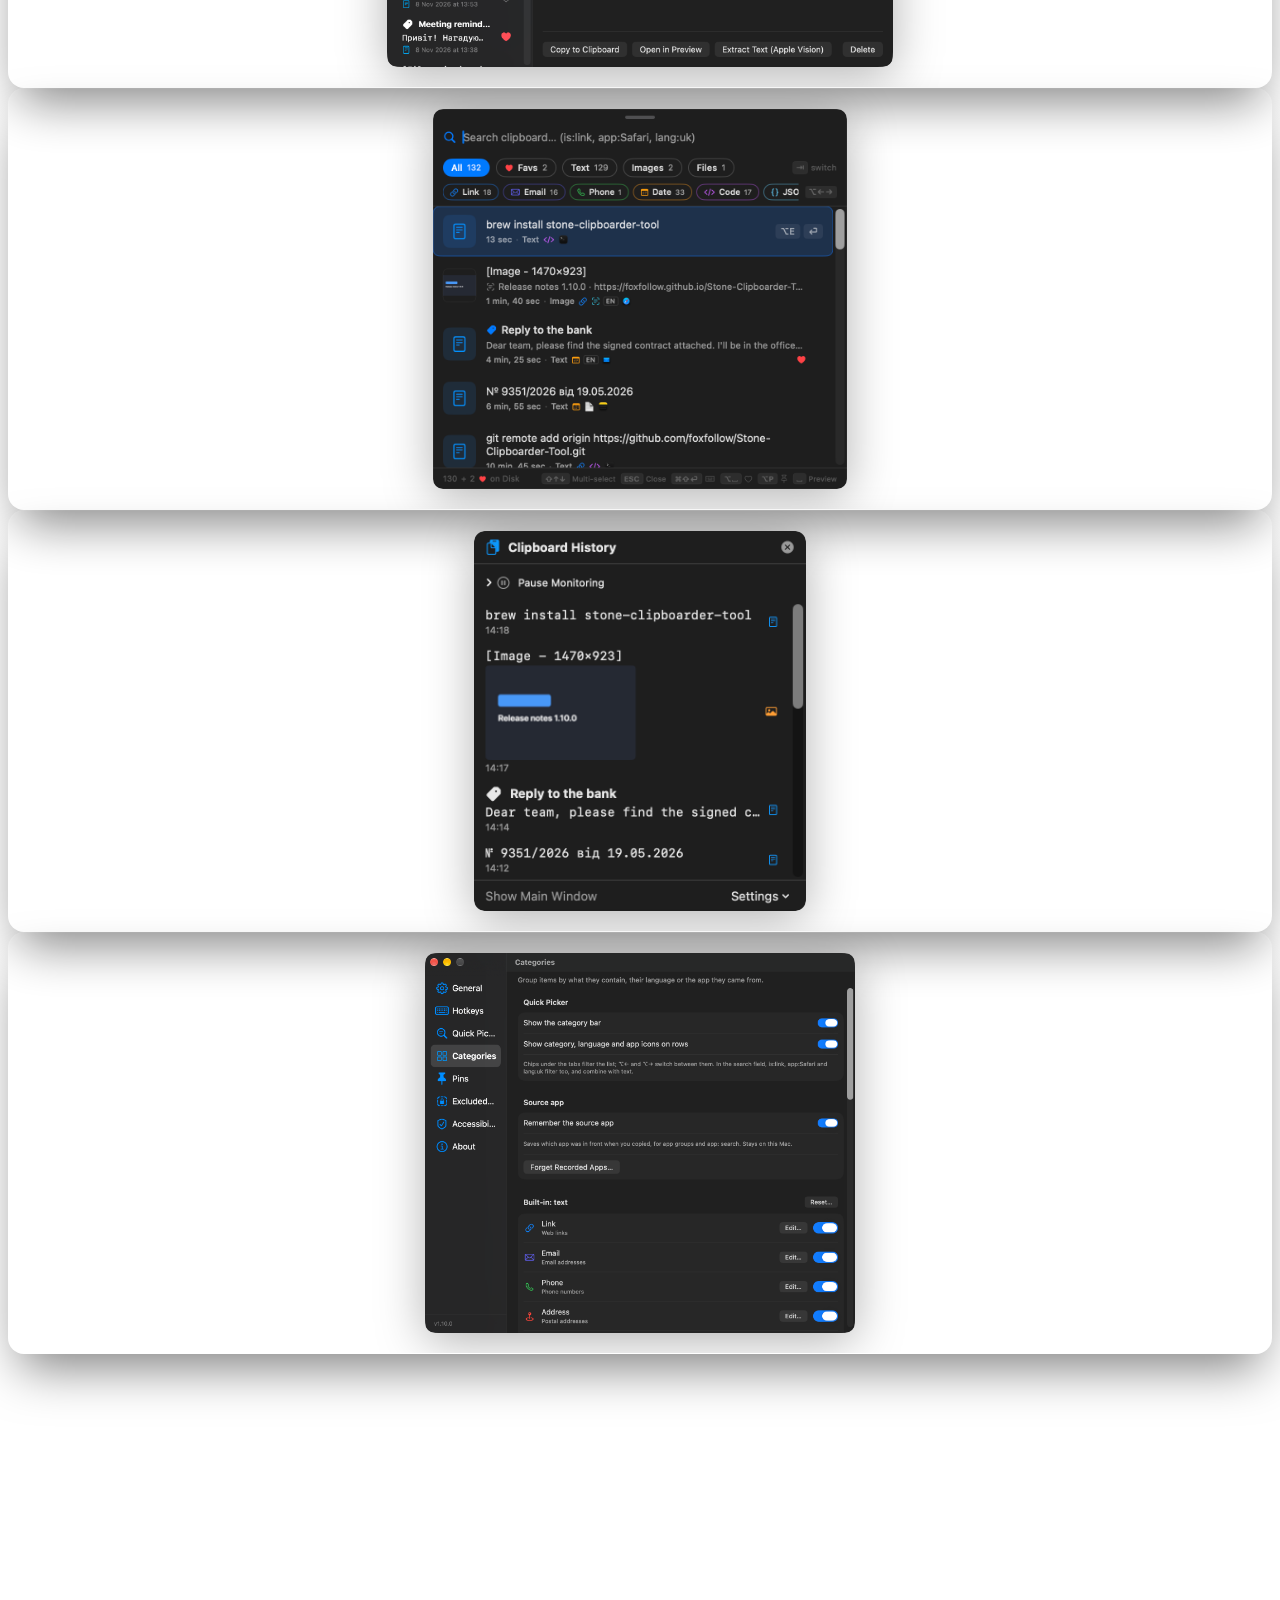
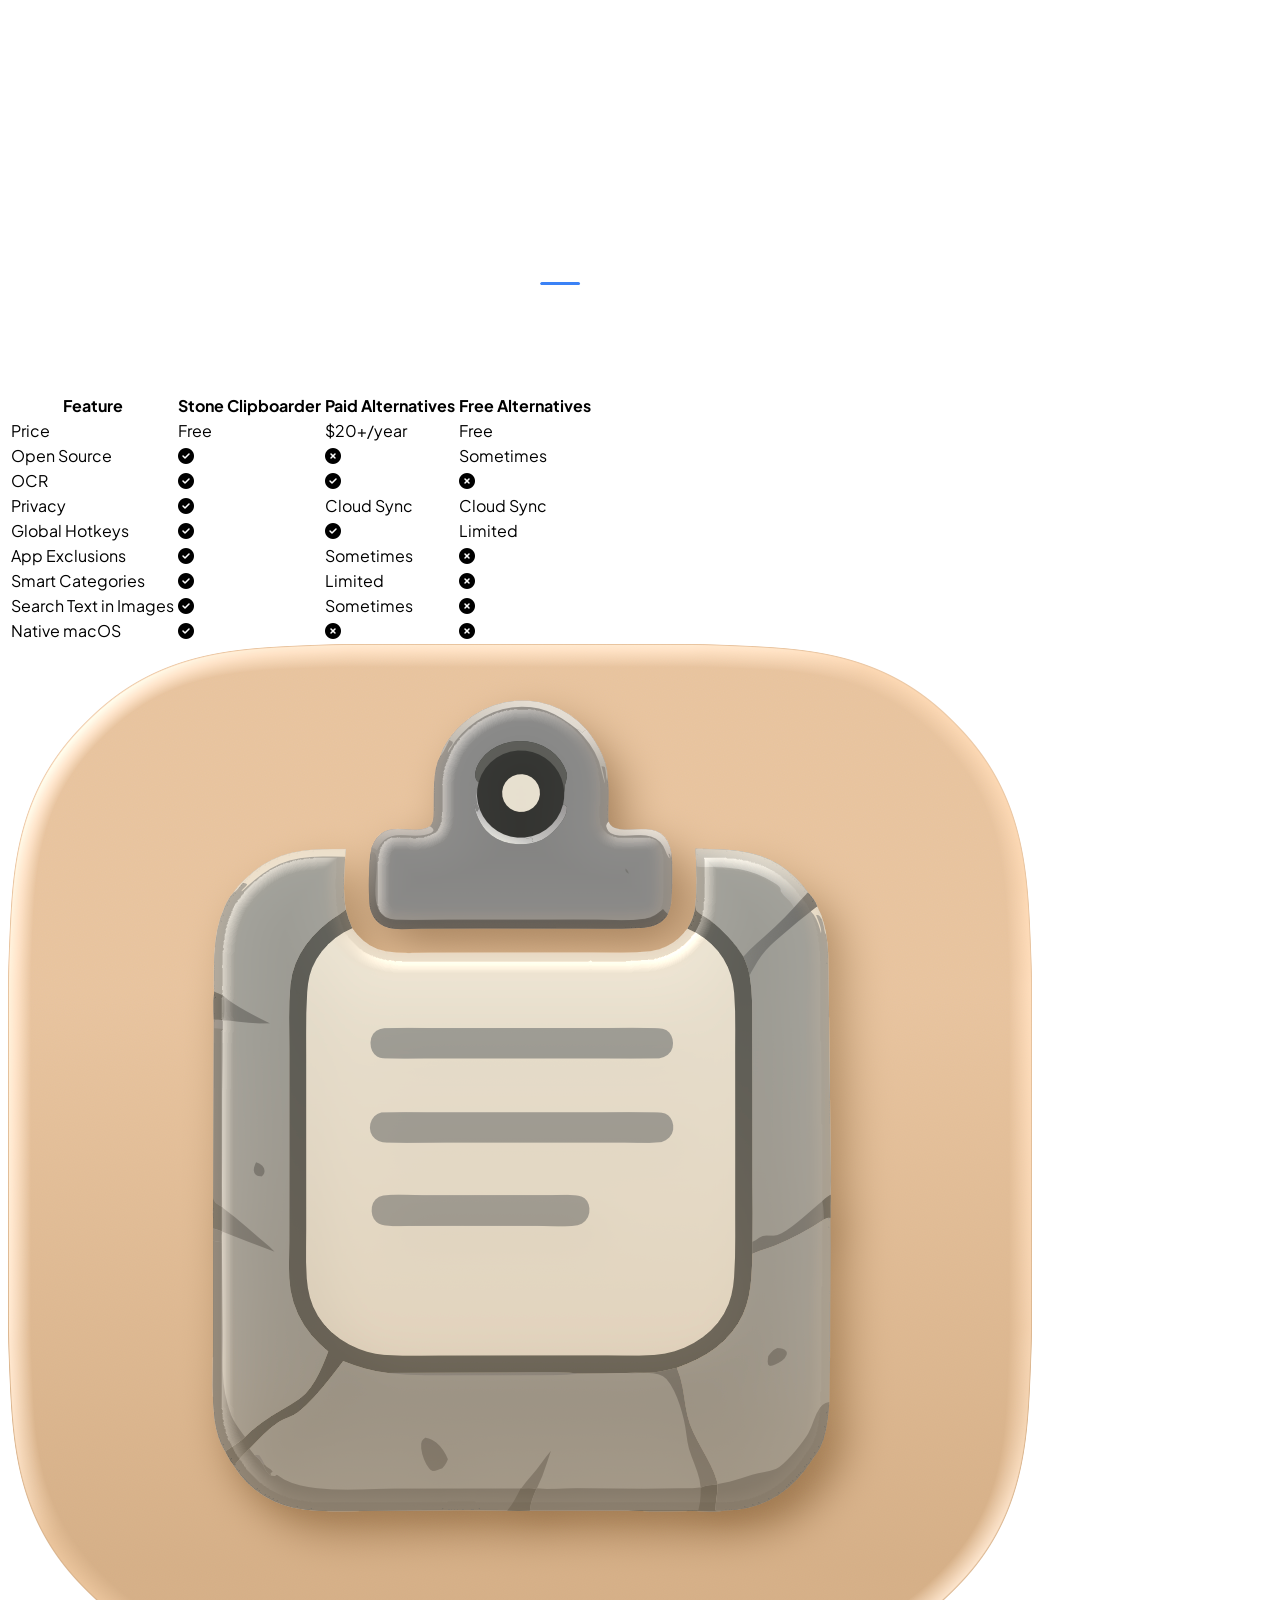
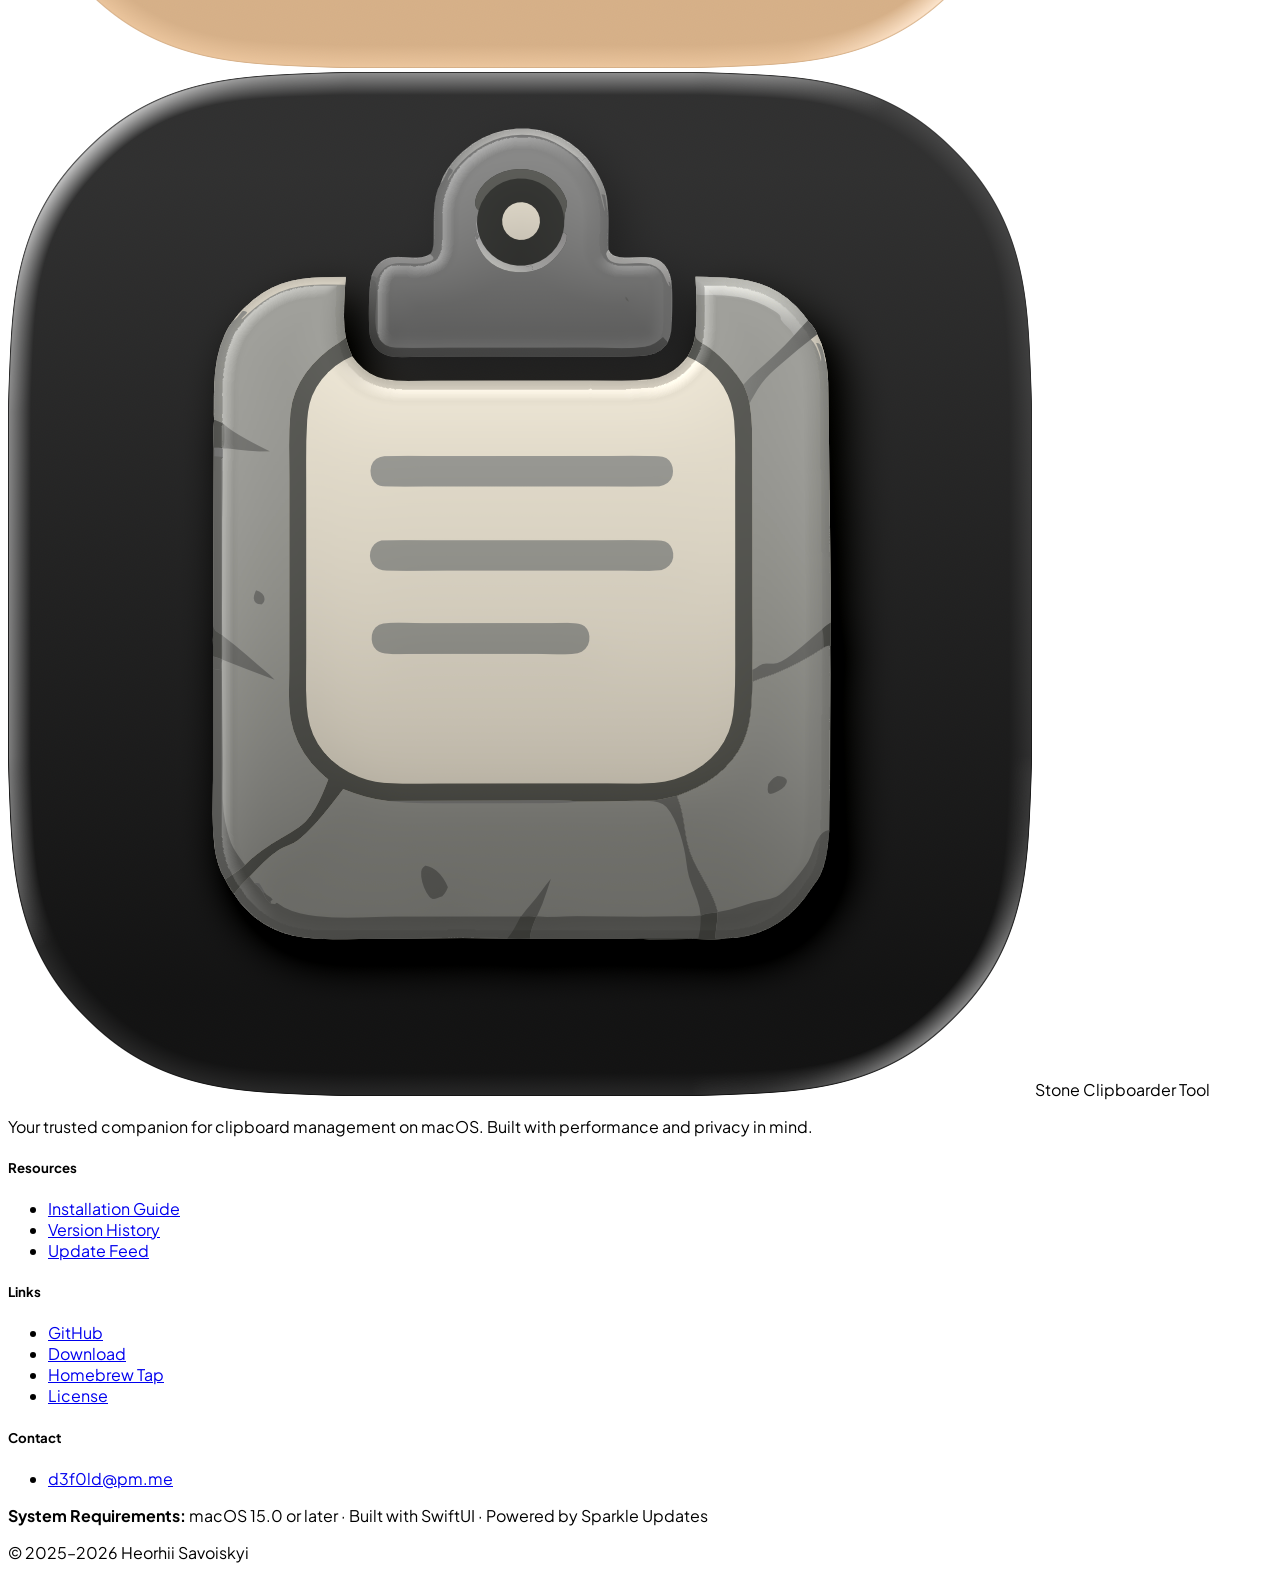
==== commit 3de13341: "Replace the landing screenshots with the 1.10.0 UI on made-up data The App Preview images showed an " ====
--- a/docs/index.html
+++ b/docs/index.html
@@ -343,7 +343,7 @@
                 <h2 class="section-title text-3xl font-bold mb-4">App Preview</h2>
                 <p class="section-sub text-gray-400">Fits perfectly into your macOS workflow.</p>
             </div>
-            <div class="grid grid-cols-1 md:grid-cols-3 gap-6 items-stretch">
+            <div class="grid grid-cols-1 md:grid-cols-2 lg:grid-cols-4 gap-6 items-stretch">
                 <div class="reveal">
                     <div class="screenshot-card h-full" onclick="openModal(this.querySelector('img'), 'Main Window')">
                         <img alt="Main Window" class="theme-image"
@@ -366,6 +366,14 @@
                             data-light-src="resources/index/sct-light-menubar.png"
                             data-dark-src="resources/index/sct-dark-menubar.png"
                             src="resources/index/sct-dark-menubar.png" />
+                    </div>
+                </div>
+                <div class="reveal" style="transition-delay: 300ms">
+                    <div class="screenshot-card h-full" onclick="openModal(this.querySelector('img'), 'Settings — Categories')">
+                        <img alt="Settings — Categories" class="theme-image"
+                            data-light-src="resources/index/sct-light-categories.png"
+                            data-dark-src="resources/index/sct-dark-categories.png"
+                            src="resources/index/sct-dark-categories.png" />
                     </div>
                 </div>
             </div>
--- a/docs/resources/motion.css
+++ b/docs/resources/motion.css
@@ -92,7 +92,7 @@
 }
 
 /* ===== Hero: live Quick Picker demo (mirrors the app's panel) ===== */
-.clip-demo { max-width: 34rem; margin: 0 auto; perspective: 1100px; --row: 64px; }
+.clip-demo { max-width: 34rem; margin: 0 auto; perspective: 1100px; --row: 70px; }
 .qp {
     text-align: left; border-radius: 22px; overflow: hidden;
     font-family: -apple-system, BlinkMacSystemFont, 'SF Pro Text', 'Segoe UI', sans-serif;
@@ -123,7 +123,23 @@
 .qp-chip i { color: #f43f5e; font-size: 10px; }
 .qp-chip.on { background: #3b82f6; border-color: #3b82f6; color: #fff; }
 .qp-chip.on b { color: rgba(255, 255, 255, 0.85); }
-.qp-chip.bump b { display: inline-block; animation: countBump 0.6s var(--ease-spring); }
+.qp-chip.bump b, .qp-cat.bump b { display: inline-block; animation: countBump 0.6s var(--ease-spring); }
+
+/* Category chips: icon, name, count; outlined in the category's color. */
+.qp-cats { display: flex; align-items: center; gap: 8px; padding: 0 12px 10px; white-space: nowrap; }
+.qp-cats-row {
+    display: flex; gap: 6px; overflow: hidden; flex: 1; min-width: 0;
+    -webkit-mask-image: linear-gradient(to right, #000 88%, transparent); mask-image: linear-gradient(to right, #000 88%, transparent);
+}
+.qp-cat {
+    flex: none; display: inline-flex; align-items: center; gap: 4px; padding: 3px 8px; border-radius: 999px;
+    font-size: 11px; font-weight: 600; color: #f3f4f6;
+    border: 1px solid color-mix(in srgb, var(--c) 55%, transparent);
+}
+.qp-cat i { font-size: 9px; }
+.qp-cat b { font-weight: 500; color: #a1a1aa; font-variant-numeric: tabular-nums; }
+.qp-cats .qp-switch { margin-left: 0; }
+.qp-emoji { font-size: 10px; line-height: 1; }
 @keyframes countBump { 0% { transform: translateY(0); } 35% { transform: translateY(-4px); color: #93c5fd; } 100% { transform: none; } }
 .qp-switch { margin-left: auto; font-size: 12px; color: #6b6b70; }
 
@@ -151,7 +167,24 @@
 .qp-tile.thumb img { width: 100%; height: 100%; object-fit: cover; }
 .qp-txt { flex: 1; min-width: 0; display: flex; flex-direction: column; gap: 3px; }
 .qp-title { font-size: 15px; white-space: nowrap; overflow: hidden; text-overflow: ellipsis; }
-.qp-meta { font-size: 12px; font-weight: 600; color: #8b8b8f; font-variant-numeric: tabular-nums; }
+.qp-title.small { font-size: 14px; font-weight: 600; }
+.qp-tag { color: #3b82f6; font-size: 10px; margin-right: 5px; }
+.qp-sub { font-size: 12px; color: #8b8b8f; white-space: nowrap; overflow: hidden; text-overflow: ellipsis; }
+.qp-sub i { font-size: 9px; margin-right: 2px; }
+.qp-txt { gap: 2px; }
+.qp-meta {
+    display: flex; align-items: center; gap: 5px;
+    font-size: 11.5px; font-weight: 600; color: #8b8b8f; font-variant-numeric: tabular-nums; white-space: nowrap;
+}
+.qp-badge { font-size: 9.5px; display: inline-flex; }
+.qp-lang {
+    font: 700 8px/1 -apple-system, BlinkMacSystemFont, sans-serif; padding: 2px 3px; border-radius: 3px;
+    border: 0.5px solid rgba(255, 255, 255, 0.35); color: #a1a1aa;
+}
+.qp-app {
+    width: 14px; height: 14px; border-radius: 4px; display: inline-grid; place-items: center;
+    font-size: 8px; color: #e5e7eb; background: linear-gradient(#5b5b60, #3a3a3e);
+}
 .qp-hint { flex: none; display: none; align-items: center; gap: 4px; font-size: 12px; font-weight: 700; color: #8b8b8f; }
 .qp-row.sel .qp-hint { display: flex; }
 .qp-row.sel .qp-hint kbd { background: rgba(255, 255, 255, 0.1); }
@@ -166,10 +199,11 @@
 .qp-hints { display: flex; gap: 10px; overflow: hidden; }
 .qp-hints > span { display: flex; align-items: center; gap: 4px; }
 @media (max-width: 640px) {
-    .clip-demo { --row: 58px; }
+    .clip-demo { --row: 66px; }
     .qp-switch, .qp-x { display: none !important; }
     .qp-chips { -webkit-mask-image: linear-gradient(to right, #000 80%, transparent); mask-image: linear-gradient(to right, #000 80%, transparent); }
     .qp-title { font-size: 14px; }
+    .qp-cats .qp-switch { display: none; }
     .qp-tile { width: 38px; height: 38px; }
 }
 
@@ -182,6 +216,10 @@
 html:not(.dark) .qp-chip b { color: #6b7280; }
 html:not(.dark) .qp-chip.on { color: #fff; border-color: #3b82f6; }
 html:not(.dark) .qp-chip.on b { color: rgba(255, 255, 255, 0.85); }
+html:not(.dark) .qp-cat { color: #1d1d1f; }
+html:not(.dark) .qp-cat b { color: #6b7280; }
+html:not(.dark) .qp-lang { border-color: rgba(0, 0, 0, 0.3); color: #6b7280; }
+html:not(.dark) .qp-app { color: #fff; background: linear-gradient(#9ca3af, #6b7280); }
 html:not(.dark) .qp kbd { background: rgba(0, 0, 0, 0.06); color: #6b7280; }
 html:not(.dark) .qp-list, html:not(.dark) .qp-foot { border-color: rgba(0, 0, 0, 0.07); }
 html:not(.dark) .qp-row.sel { background: #dbe8fd; border-color: rgba(59, 130, 246, 0.6); }
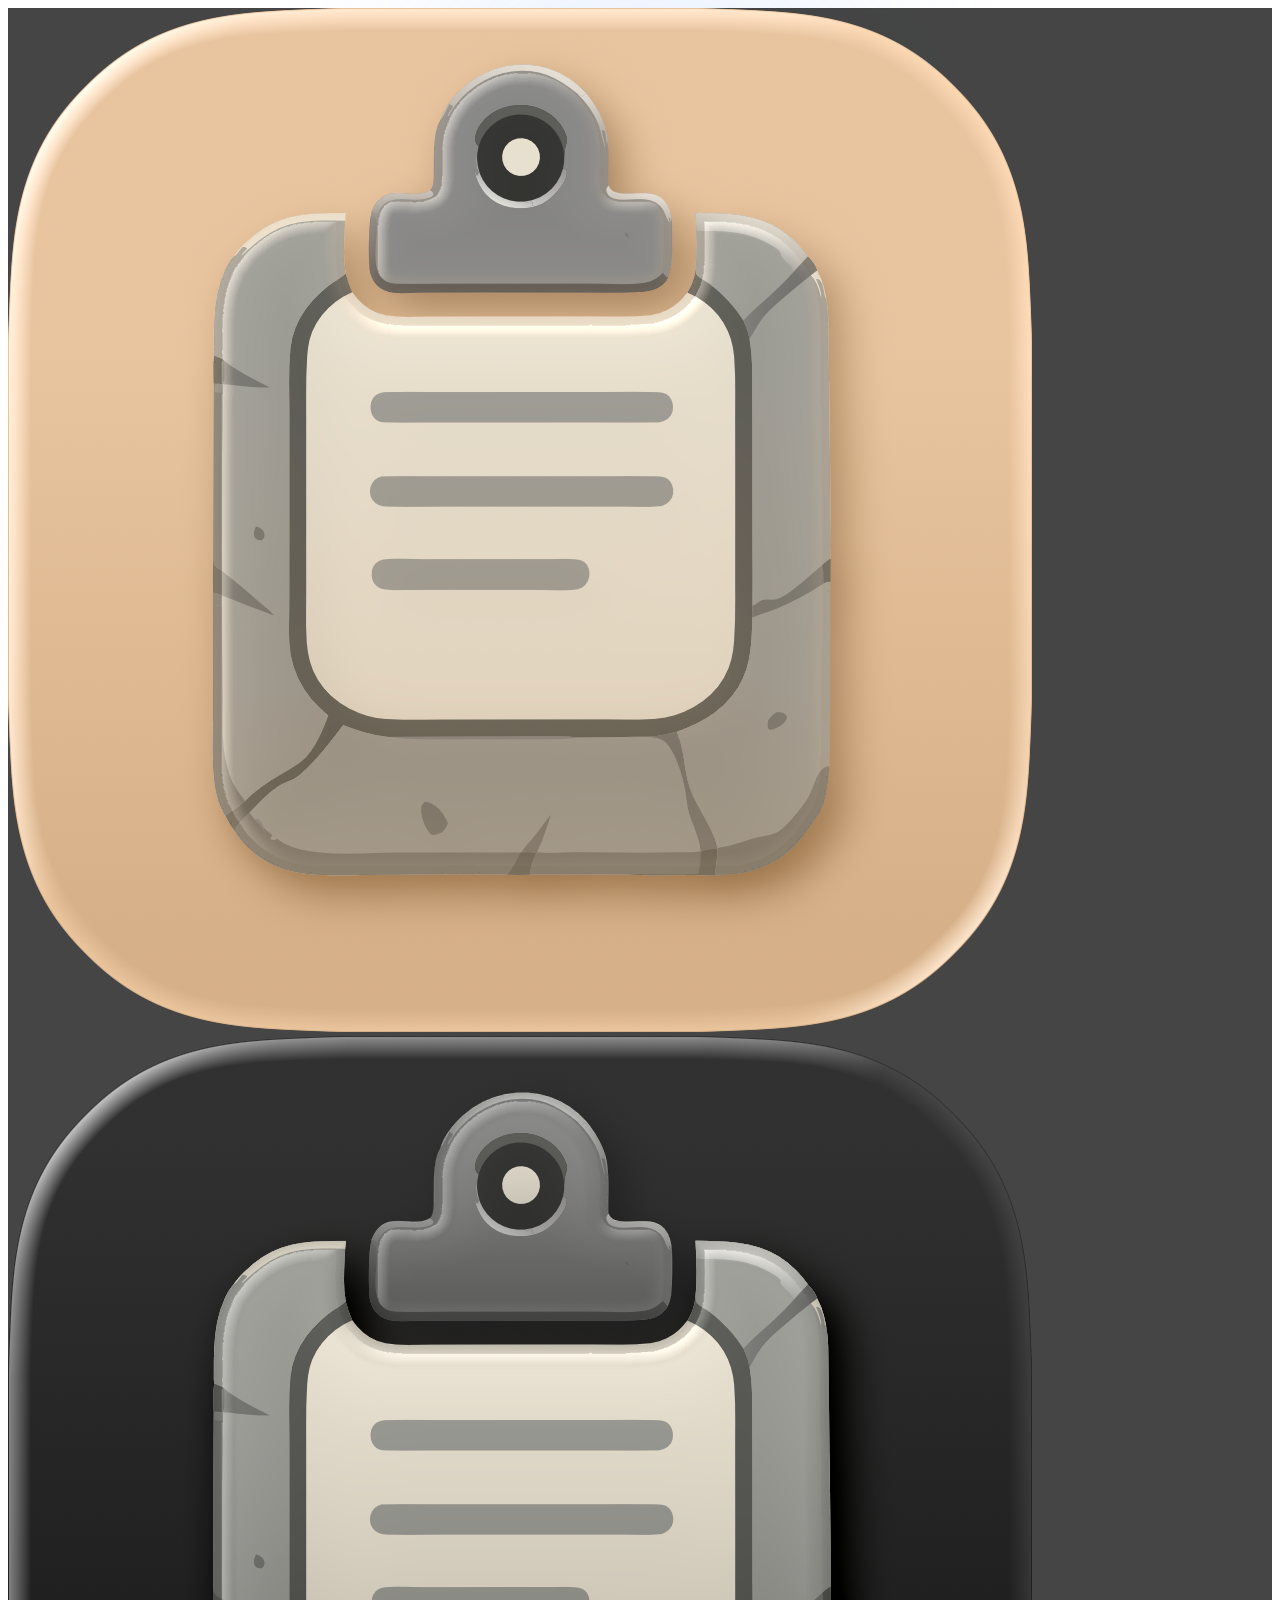
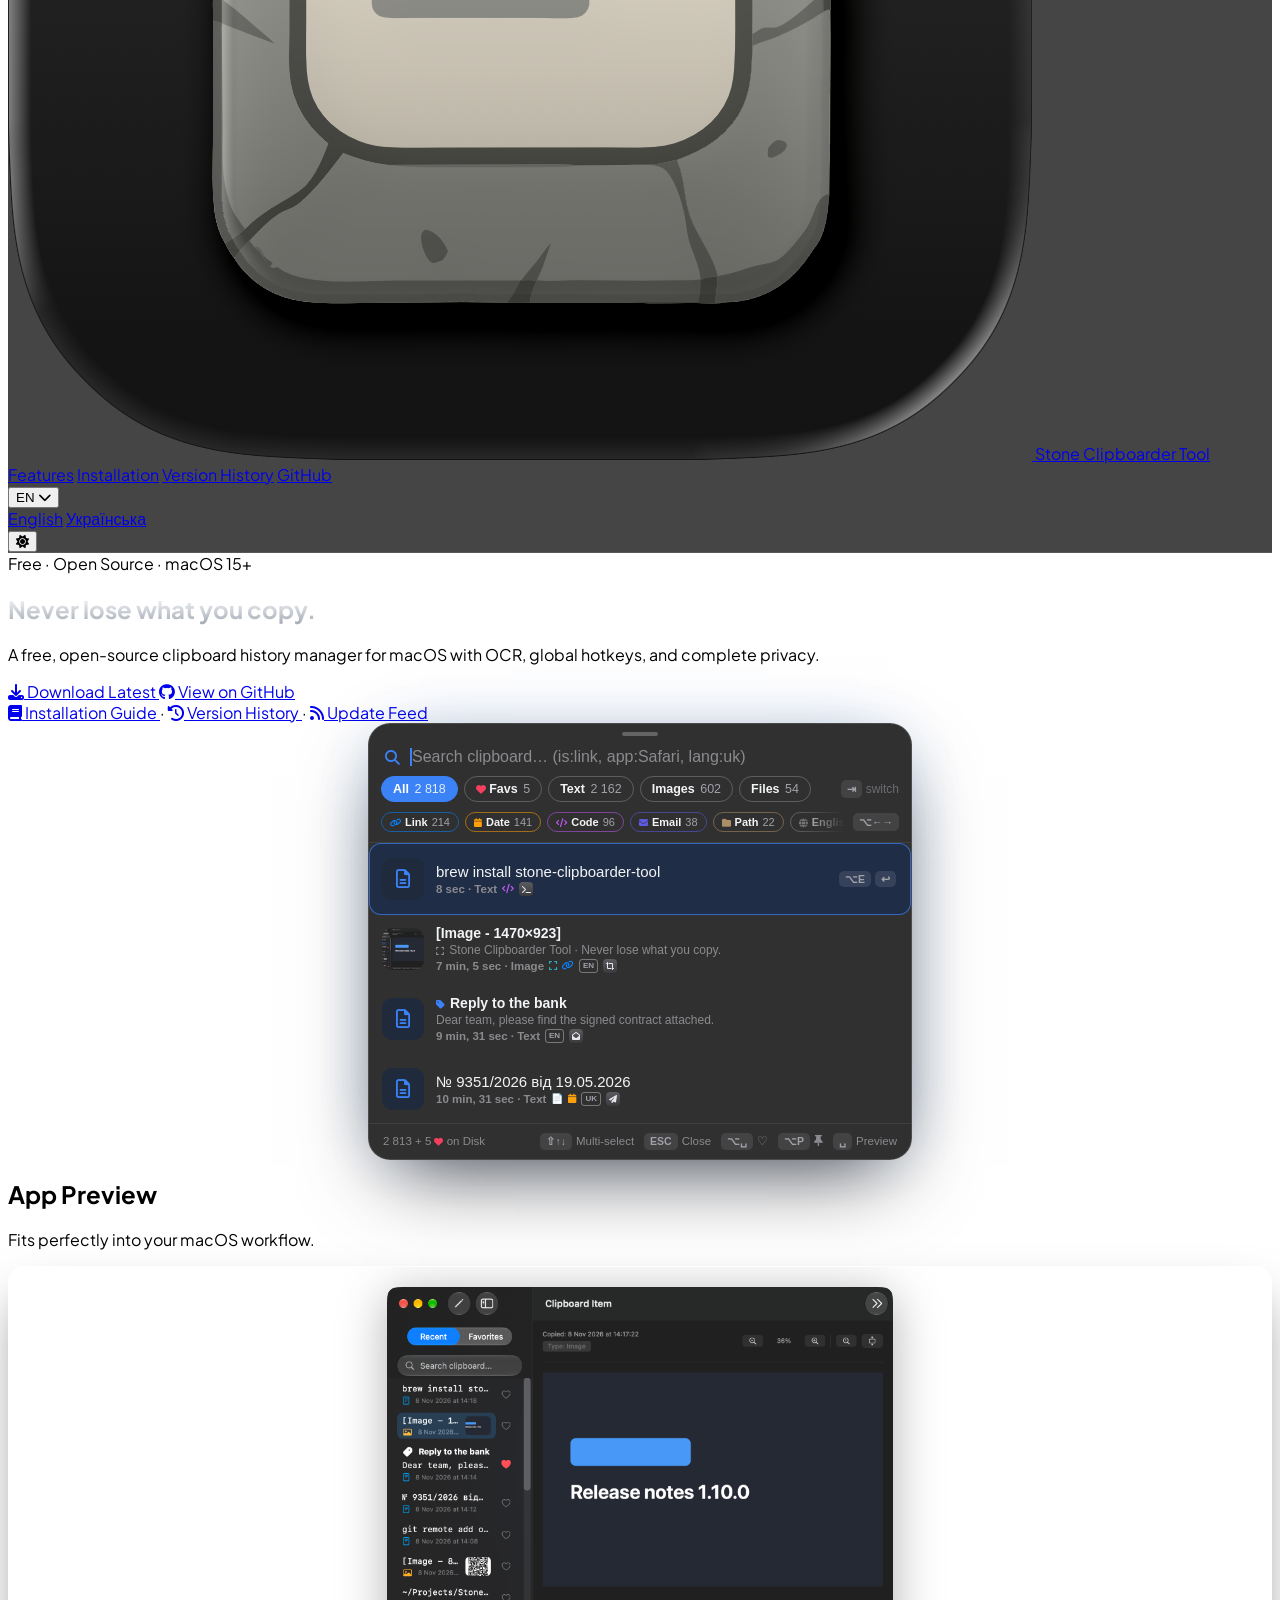
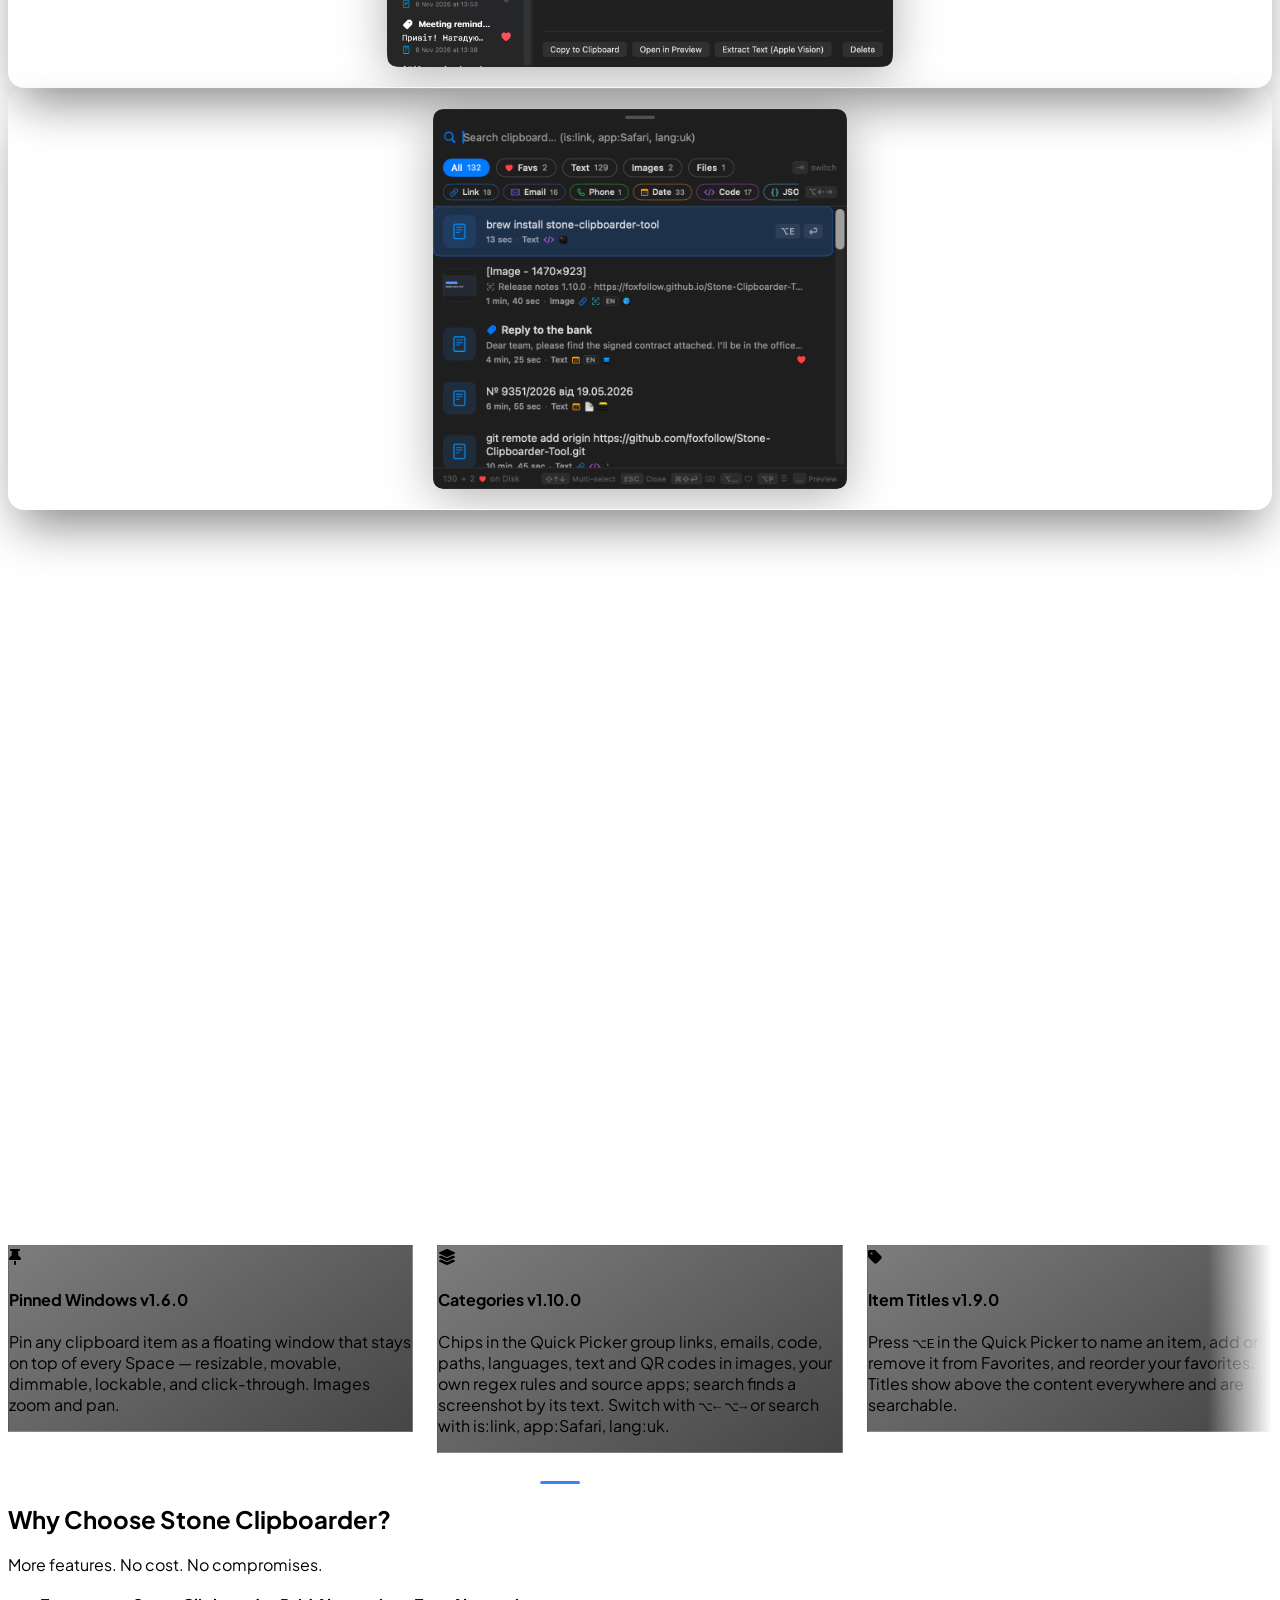
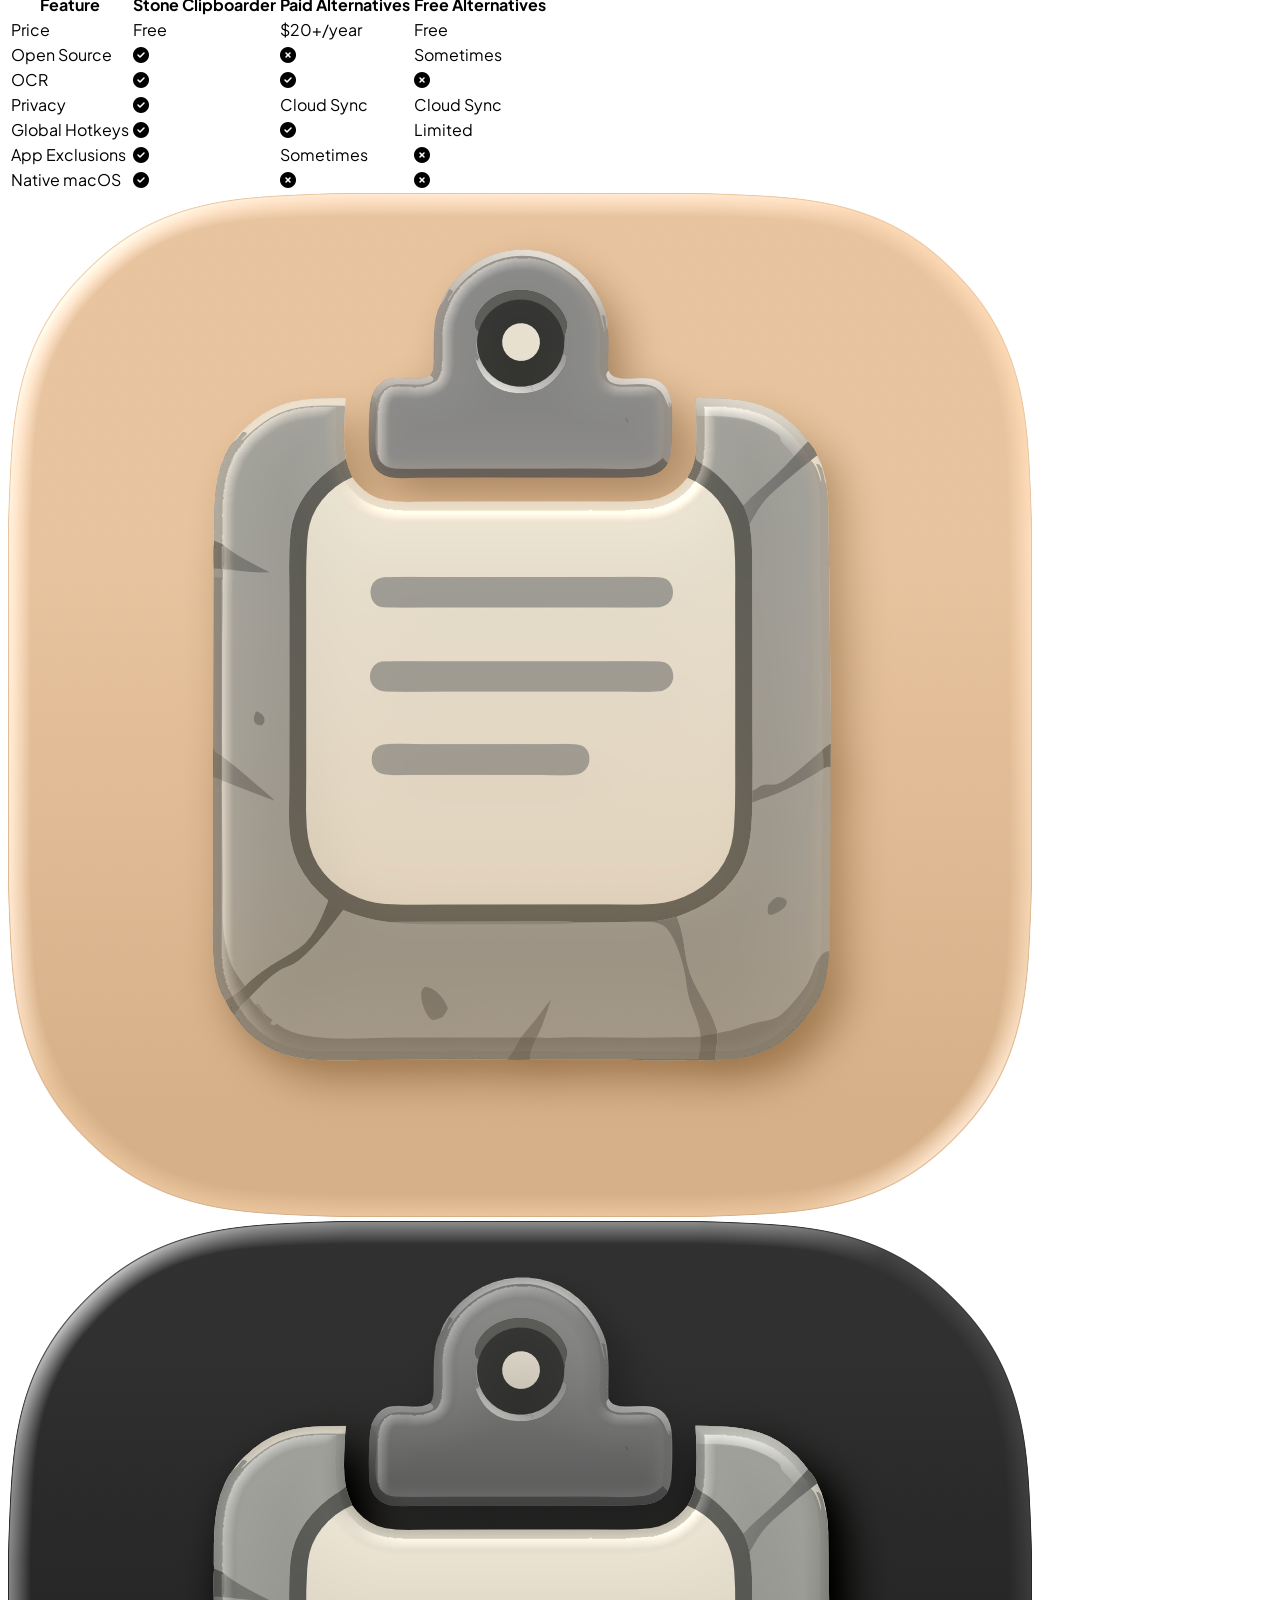
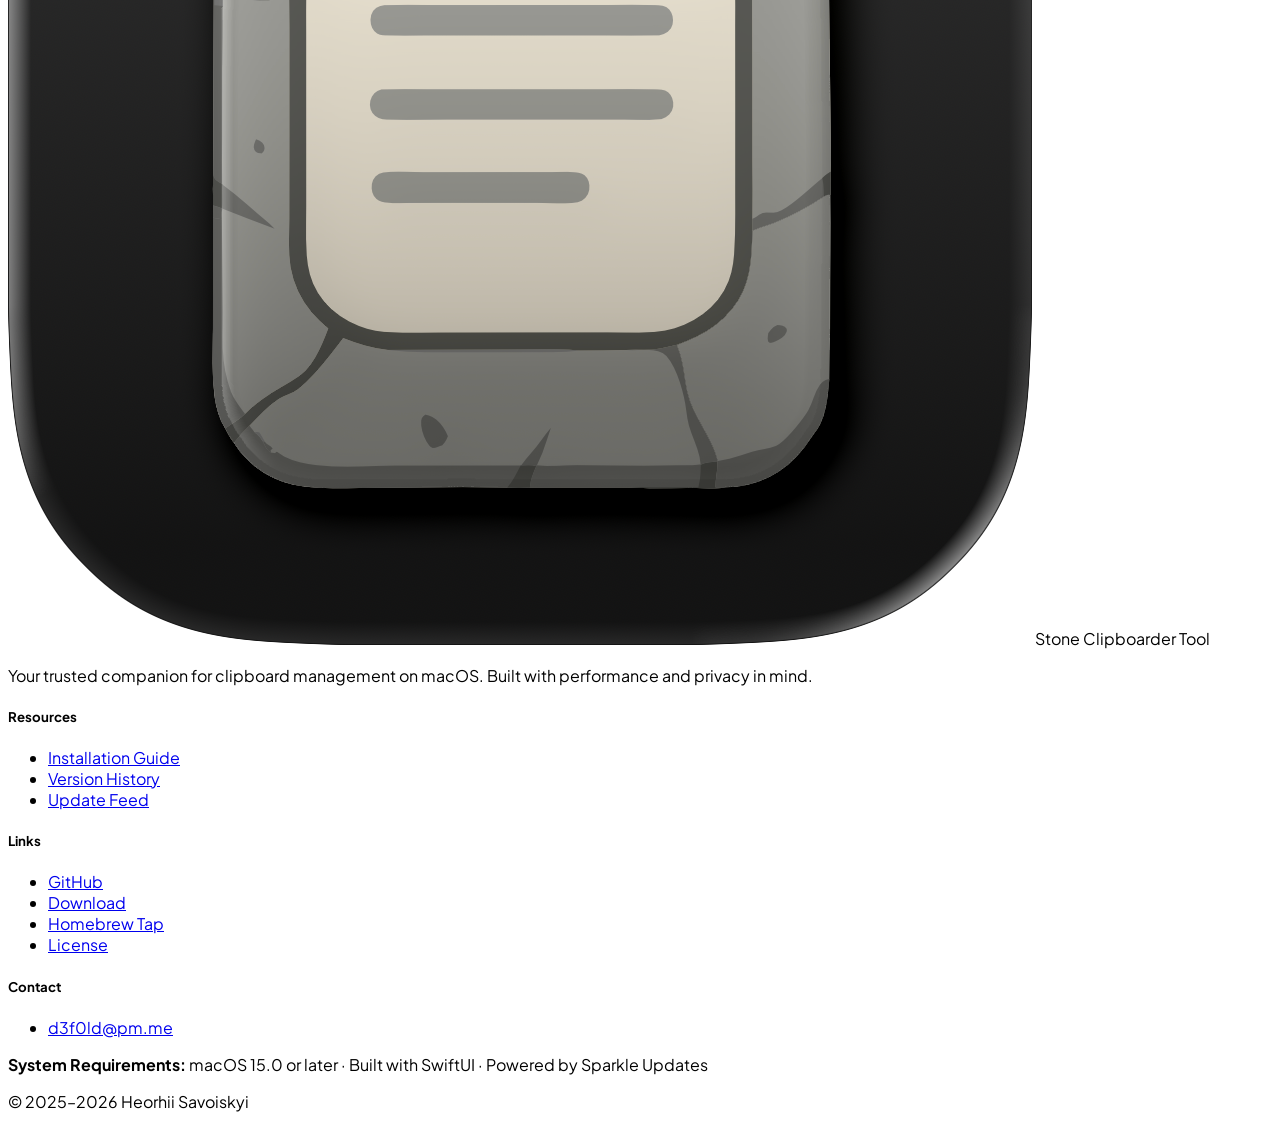
==== commit 4b8687de: "Merge pull request #29 from foxfollow/feature/item-categories Release 1.10.0: categories in the Quic" ====
--- a/docs/index.html
+++ b/docs/index.html
@@ -6,9 +6,9 @@
     <meta content="width=device-width, initial-scale=1.0" name="viewport" />
     <script>(function () { var d = document.documentElement; d.classList.add('js'); if ((localStorage.getItem('theme') || 'dark') !== 'dark') d.classList.remove('dark'); })();</script>
     <meta name="description"
-        content="Free, open-source clipboard manager for macOS. Save your entire copy-paste history, access it instantly with global hotkeys or Spotlight-like Quick Picker. Features OCR text recognition, smart categories, favorites, and 100% local privacy." />
+        content="Free, open-source clipboard manager for macOS. Save your entire copy-paste history, access it instantly with global hotkeys or Spotlight-like Quick Picker. Features OCR text recognition, smart favorites, and 100% local privacy." />
     <meta name="keywords"
-        content="clipboard manager, macOS, clipboard history, copy paste manager, clipboard organizer, productivity tool, OCR, clipboard categories, free, open source" />
+        content="clipboard manager, macOS, clipboard history, copy paste manager, clipboard organizer, productivity tool, free, open source" />
     <title>Stone Clipboarder Tool – Free Clipboard Manager for macOS</title>
     <link rel="icon" type="image/png" sizes="48x48" href="resources/index/favicon-48x48.png" media="(prefers-color-scheme: light)" />
     <link rel="icon" type="image/png" sizes="48x48" href="resources/index/favicon-dark-48x48.png" media="(prefers-color-scheme: dark)" />
@@ -20,13 +20,13 @@
     <meta property="og:type" content="website" />
     <meta property="og:site_name" content="Stone Clipboarder Tool" />
     <meta property="og:title" content="Stone Clipboarder Tool – Free Clipboard Manager for macOS" />
-    <meta property="og:description" content="Free, open-source clipboard history manager for macOS with OCR, smart categories, global hotkeys, and complete privacy." />
+    <meta property="og:description" content="Free, open-source clipboard history manager for macOS with OCR, global hotkeys, and complete privacy." />
     <meta property="og:url" content="https://foxfollow.github.io/Stone-Clipboarder-Tool/" />
     <meta property="og:image" content="https://foxfollow.github.io/Stone-Clipboarder-Tool/resources/index/StoneClipboarderIcon2-iOS-Default-1024x1024@2x.png" />
     <meta property="og:locale" content="en_US" />
     <meta name="twitter:card" content="summary" />
     <meta name="twitter:title" content="Stone Clipboarder Tool – Free Clipboard Manager for macOS" />
-    <meta name="twitter:description" content="Free, open-source clipboard history manager for macOS with OCR, smart categories, global hotkeys, and complete privacy." />
+    <meta name="twitter:description" content="Free, open-source clipboard history manager for macOS with OCR, global hotkeys, and complete privacy." />
     <meta name="twitter:image" content="https://foxfollow.github.io/Stone-Clipboarder-Tool/resources/index/StoneClipboarderIcon2-iOS-Default-1024x1024@2x.png" />
     <script src="https://cdn.tailwindcss.com?plugins=forms,container-queries"></script>
     <link href="https://cdnjs.cloudflare.com/ajax/libs/font-awesome/6.4.0/css/all.min.css" rel="stylesheet" />
@@ -307,7 +307,7 @@
                 Never lose what you copy.
             </h1>
             <p class="anim-fade anim-d2 hero-sub text-lg md:text-xl text-gray-400 max-w-2xl mx-auto mb-10 leading-relaxed">
-                A free, open-source clipboard history manager for macOS with OCR, smart categories, global hotkeys, and complete privacy.
+                A free, open-source clipboard history manager for macOS with OCR, global hotkeys, and complete privacy.
             </p>
             <div class="anim-fade anim-d3 flex flex-col sm:flex-row items-center justify-center gap-4 mb-6">
                 <a href="https://github.com/foxfollow/Stone-Clipboarder-Tool/releases/latest"
@@ -343,7 +343,7 @@
                 <h2 class="section-title text-3xl font-bold mb-4">App Preview</h2>
                 <p class="section-sub text-gray-400">Fits perfectly into your macOS workflow.</p>
             </div>
-            <div class="grid grid-cols-1 md:grid-cols-2 lg:grid-cols-4 gap-6 items-stretch">
+            <div class="grid grid-cols-1 md:grid-cols-3 gap-6 items-stretch">
                 <div class="reveal">
                     <div class="screenshot-card h-full" onclick="openModal(this.querySelector('img'), 'Main Window')">
                         <img alt="Main Window" class="theme-image"
@@ -368,14 +368,6 @@
                             src="resources/index/sct-dark-menubar.png" />
                     </div>
                 </div>
-                <div class="reveal" style="transition-delay: 300ms">
-                    <div class="screenshot-card h-full" onclick="openModal(this.querySelector('img'), 'Settings — Categories')">
-                        <img alt="Settings — Categories" class="theme-image"
-                            data-light-src="resources/index/sct-light-categories.png"
-                            data-dark-src="resources/index/sct-dark-categories.png"
-                            src="resources/index/sct-dark-categories.png" />
-                    </div>
-                </div>
             </div>
         </section>
 
@@ -423,37 +415,15 @@
                             <p class="text-gray-400 leading-relaxed text-sm">Pin any clipboard item as a floating window that stays on top of every Space — resizable, movable, dimmable, lockable, and click-through. Images zoom and pan.</p>
                         </div>
                     </div>
-                    <!-- Slide: Smart Categories (1.10.0) -->
+                    <!-- Slide: Categories (1.10.0) -->
                     <div class="carousel-slide">
                         <div class="card-gradient feat-card p-8 rounded-2xl h-full">
                             <div class="mb-6"><i class="fa-solid fa-layer-group text-3xl text-teal-400"></i></div>
                             <h4 class="text-xl font-bold mb-3">
-                                Smart Categories
+                                Categories
                                 <span class="text-[10px] align-middle ml-1 px-1.5 py-0.5 rounded bg-blue-500/20 text-blue-300">v1.10.0</span>
                             </h4>
-                            <p class="text-gray-400 leading-relaxed text-sm">A row of chips in the Quick Picker sorts your history into links, emails, phone numbers, dates, addresses, code, JSON, file paths and languages. Step through them with <kbd class="px-1.5 py-0.5 rounded bg-white/10 text-[10px]">&#x2325;&#x2190;</kbd> <kbd class="px-1.5 py-0.5 rounded bg-white/10 text-[10px]">&#x2325;&#x2192;</kbd>, pick several with &#x21E7;-click.</p>
-                        </div>
-                    </div>
-                    <!-- Slide: Image Categories (1.10.0) -->
-                    <div class="carousel-slide">
-                        <div class="card-gradient feat-card p-8 rounded-2xl h-full">
-                            <div class="mb-6"><i class="fa-solid fa-qrcode text-3xl text-rose-400"></i></div>
-                            <h4 class="text-xl font-bold mb-3">
-                                Categories for Images
-                                <span class="text-[10px] align-middle ml-1 px-1.5 py-0.5 rounded bg-blue-500/20 text-blue-300">v1.10.0</span>
-                            </h4>
-                            <p class="text-gray-400 leading-relaxed text-sm">On the Images tab, Apple Vision finds text, QR codes, faces and transparent cut-outs. New screenshots are read right after you take them, so searching a word finds the picture.</p>
-                        </div>
-                    </div>
-                    <!-- Slide: Your Own Rules (1.10.0) -->
-                    <div class="carousel-slide">
-                        <div class="card-gradient feat-card p-8 rounded-2xl h-full">
-                            <div class="mb-6"><i class="fa-solid fa-wand-magic-sparkles text-3xl text-yellow-400"></i></div>
-                            <h4 class="text-xl font-bold mb-3">
-                                Your Own Rules
-                                <span class="text-[10px] align-middle ml-1 px-1.5 py-0.5 rounded bg-blue-500/20 text-blue-300">v1.10.0</span>
-                            </h4>
-                            <p class="text-gray-400 leading-relaxed text-sm">Add regular-expression rules (with a live test) and groups of source apps. Give any category an SF Symbol or an emoji and a color, or switch the built-in ones off.</p>
+                            <p class="text-gray-400 leading-relaxed text-sm">Chips in the Quick Picker group links, emails, code, paths, languages, text and QR codes in images, your own regex rules and source apps; search finds a screenshot by its text. Switch with <kbd class="px-1.5 py-0.5 rounded bg-white/10 text-[10px]">&#x2325;&#x2190;</kbd> <kbd class="px-1.5 py-0.5 rounded bg-white/10 text-[10px]">&#x2325;&#x2192;</kbd> or search with is:link, app:Safari, lang:uk.</p>
                         </div>
                     </div>
                     <!-- Slide: Item Titles (1.9.0) -->
@@ -479,7 +449,7 @@
                         <div class="card-gradient feat-card p-8 rounded-2xl h-full">
                             <div class="mb-6"><i class="fa-solid fa-expand text-3xl text-green-400"></i></div>
                             <h4 class="text-xl font-bold mb-3">OCR Text Recognition</h4>
-                            <p class="text-gray-400 leading-relaxed text-sm">Extract text from images with Apple Vision. The text stays with the image, so you find a screenshot by the words in it.</p>
+                            <p class="text-gray-400 leading-relaxed text-sm">Extract text from images using Apple Vision framework for easy editing and searching.</p>
                         </div>
                     </div>
                     <div class="carousel-slide">
@@ -494,7 +464,7 @@
                         <div class="card-gradient feat-card p-8 rounded-2xl h-full">
                             <div class="mb-6"><i class="fa-solid fa-magnifying-glass text-3xl text-pink-400"></i></div>
                             <h4 class="text-xl font-bold mb-3">Advanced Search</h4>
-                            <p class="text-gray-400 leading-relaxed text-sm">Search your whole history, including the text inside screenshots. Narrow it down with is:link, app:Safari or lang:uk, on their own or with words.</p>
+                            <p class="text-gray-400 leading-relaxed text-sm">Search through your clipboard history with a modern search bar featuring macOS 15+ liquid glass effect.</p>
                         </div>
                     </div>
                     <div class="carousel-slide">
@@ -570,7 +540,7 @@
                         <div class="card-gradient feat-card p-8 rounded-2xl h-full">
                             <div class="mb-6"><i class="fa-solid fa-eye-slash text-3xl text-purple-400"></i></div>
                             <h4 class="text-xl font-bold mb-3">Privacy Focused</h4>
-                            <p class="text-gray-400 leading-relaxed text-sm">All data stays on your device. Categories, OCR and language detection run on your Mac. No cloud sync or data collection.</p>
+                            <p class="text-gray-400 leading-relaxed text-sm">All data stays on your device. No cloud sync or data collection. App exclusion for enhanced privacy.</p>
                         </div>
                     </div>
                 </div>
@@ -601,8 +571,6 @@
                         <tr class="border-b border-white/5"><td class="py-4 px-6">Privacy</td><td class="py-4 px-6 bg-blue-500/5"><i class="fa-solid fa-circle-check text-green-500"></i></td><td class="py-4 px-6 text-gray-500">Cloud Sync</td><td class="py-4 px-6 text-gray-500">Cloud Sync</td></tr>
                         <tr class="border-b border-white/5"><td class="py-4 px-6">Global Hotkeys</td><td class="py-4 px-6 bg-blue-500/5"><i class="fa-solid fa-circle-check text-green-500"></i></td><td class="py-4 px-6"><i class="fa-solid fa-circle-check text-green-500"></i></td><td class="py-4 px-6 text-gray-500">Limited</td></tr>
                         <tr class="border-b border-white/5"><td class="py-4 px-6">App Exclusions</td><td class="py-4 px-6 bg-blue-500/5"><i class="fa-solid fa-circle-check text-green-500"></i></td><td class="py-4 px-6 text-gray-500">Sometimes</td><td class="py-4 px-6"><i class="fa-solid fa-circle-xmark text-red-500/50"></i></td></tr>
-                        <tr class="border-b border-white/5"><td class="py-4 px-6">Smart Categories</td><td class="py-4 px-6 bg-blue-500/5"><i class="fa-solid fa-circle-check text-green-500"></i></td><td class="py-4 px-6 text-gray-500">Limited</td><td class="py-4 px-6"><i class="fa-solid fa-circle-xmark text-red-500/50"></i></td></tr>
-                        <tr class="border-b border-white/5"><td class="py-4 px-6">Search Text in Images</td><td class="py-4 px-6 bg-blue-500/5"><i class="fa-solid fa-circle-check text-green-500"></i></td><td class="py-4 px-6 text-gray-500">Sometimes</td><td class="py-4 px-6"><i class="fa-solid fa-circle-xmark text-red-500/50"></i></td></tr>
                         <tr class="border-b border-white/5"><td class="py-4 px-6">Native macOS</td><td class="py-4 px-6 bg-blue-500/5 rounded-b-xl"><i class="fa-solid fa-circle-check text-green-500"></i></td><td class="py-4 px-6"><i class="fa-solid fa-circle-xmark text-red-500/50"></i></td><td class="py-4 px-6"><i class="fa-solid fa-circle-xmark text-red-500/50"></i></td></tr>
                     </tbody>
                 </table>
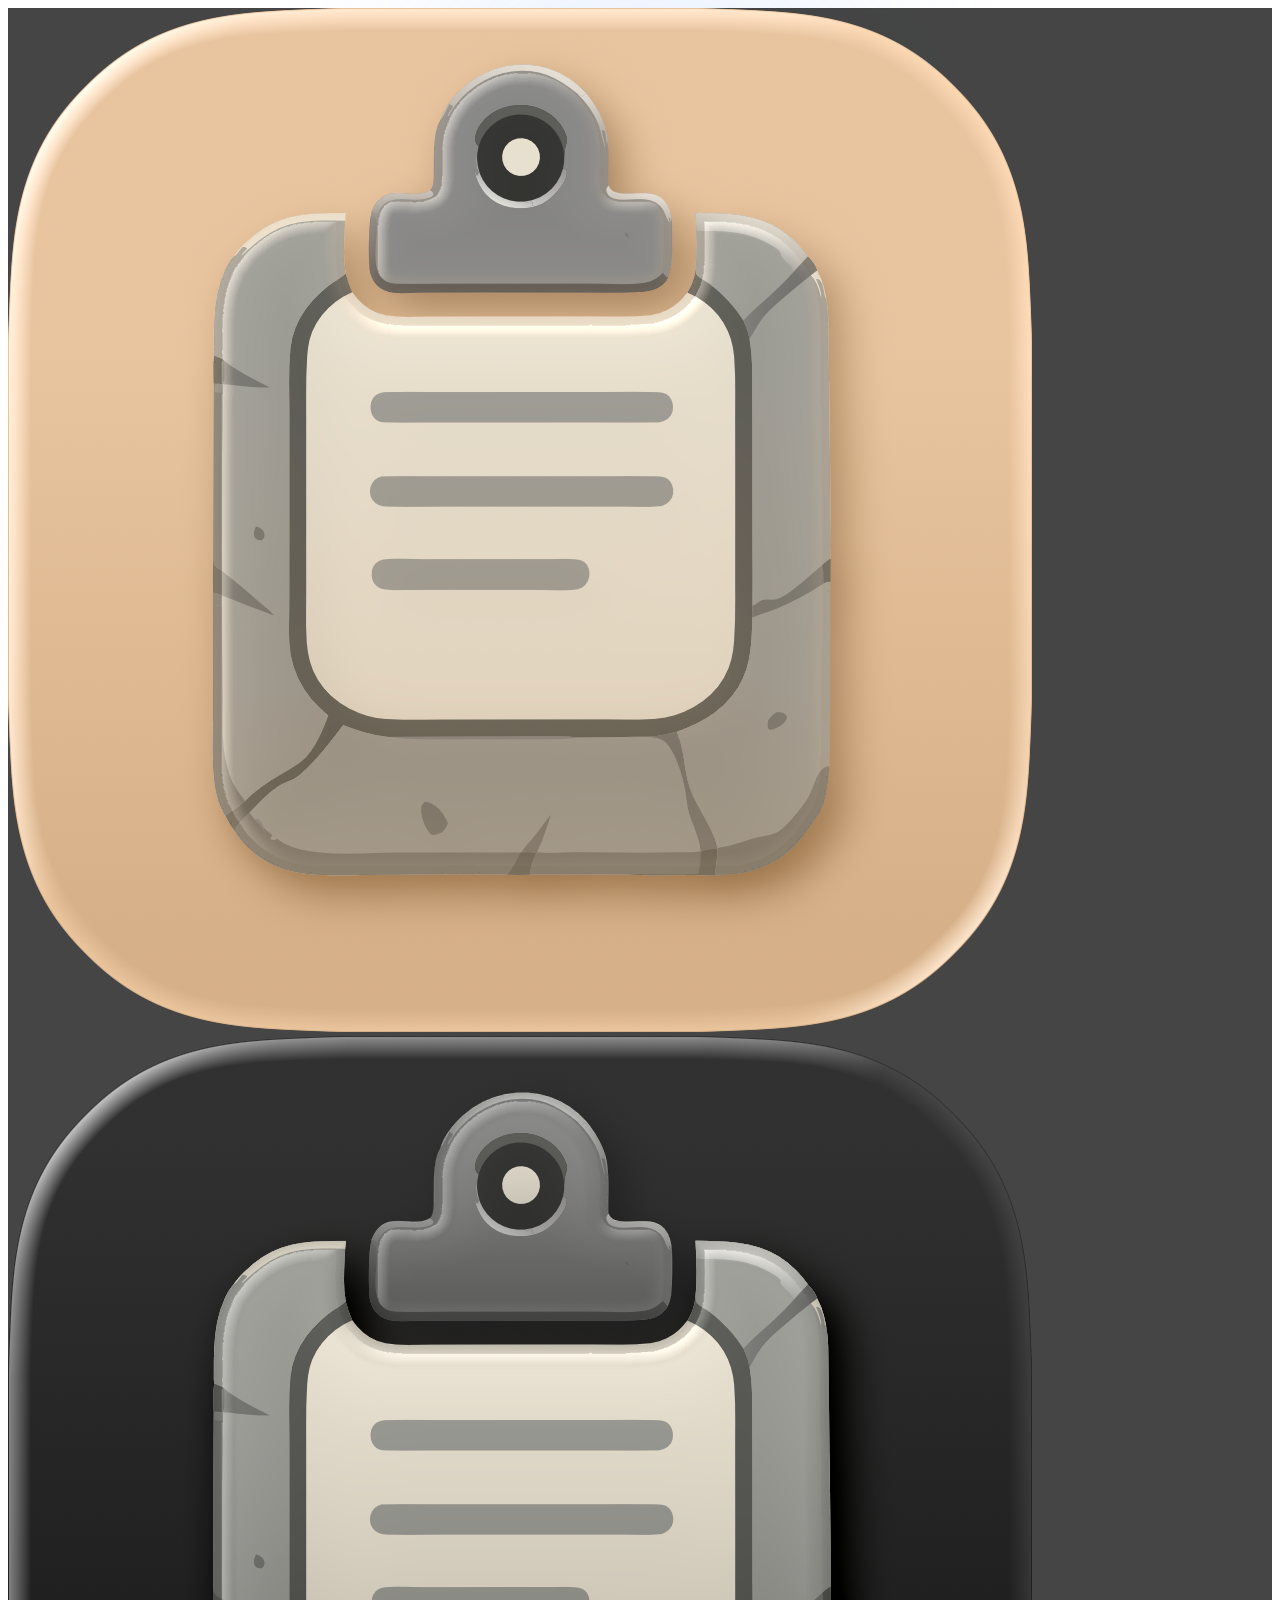
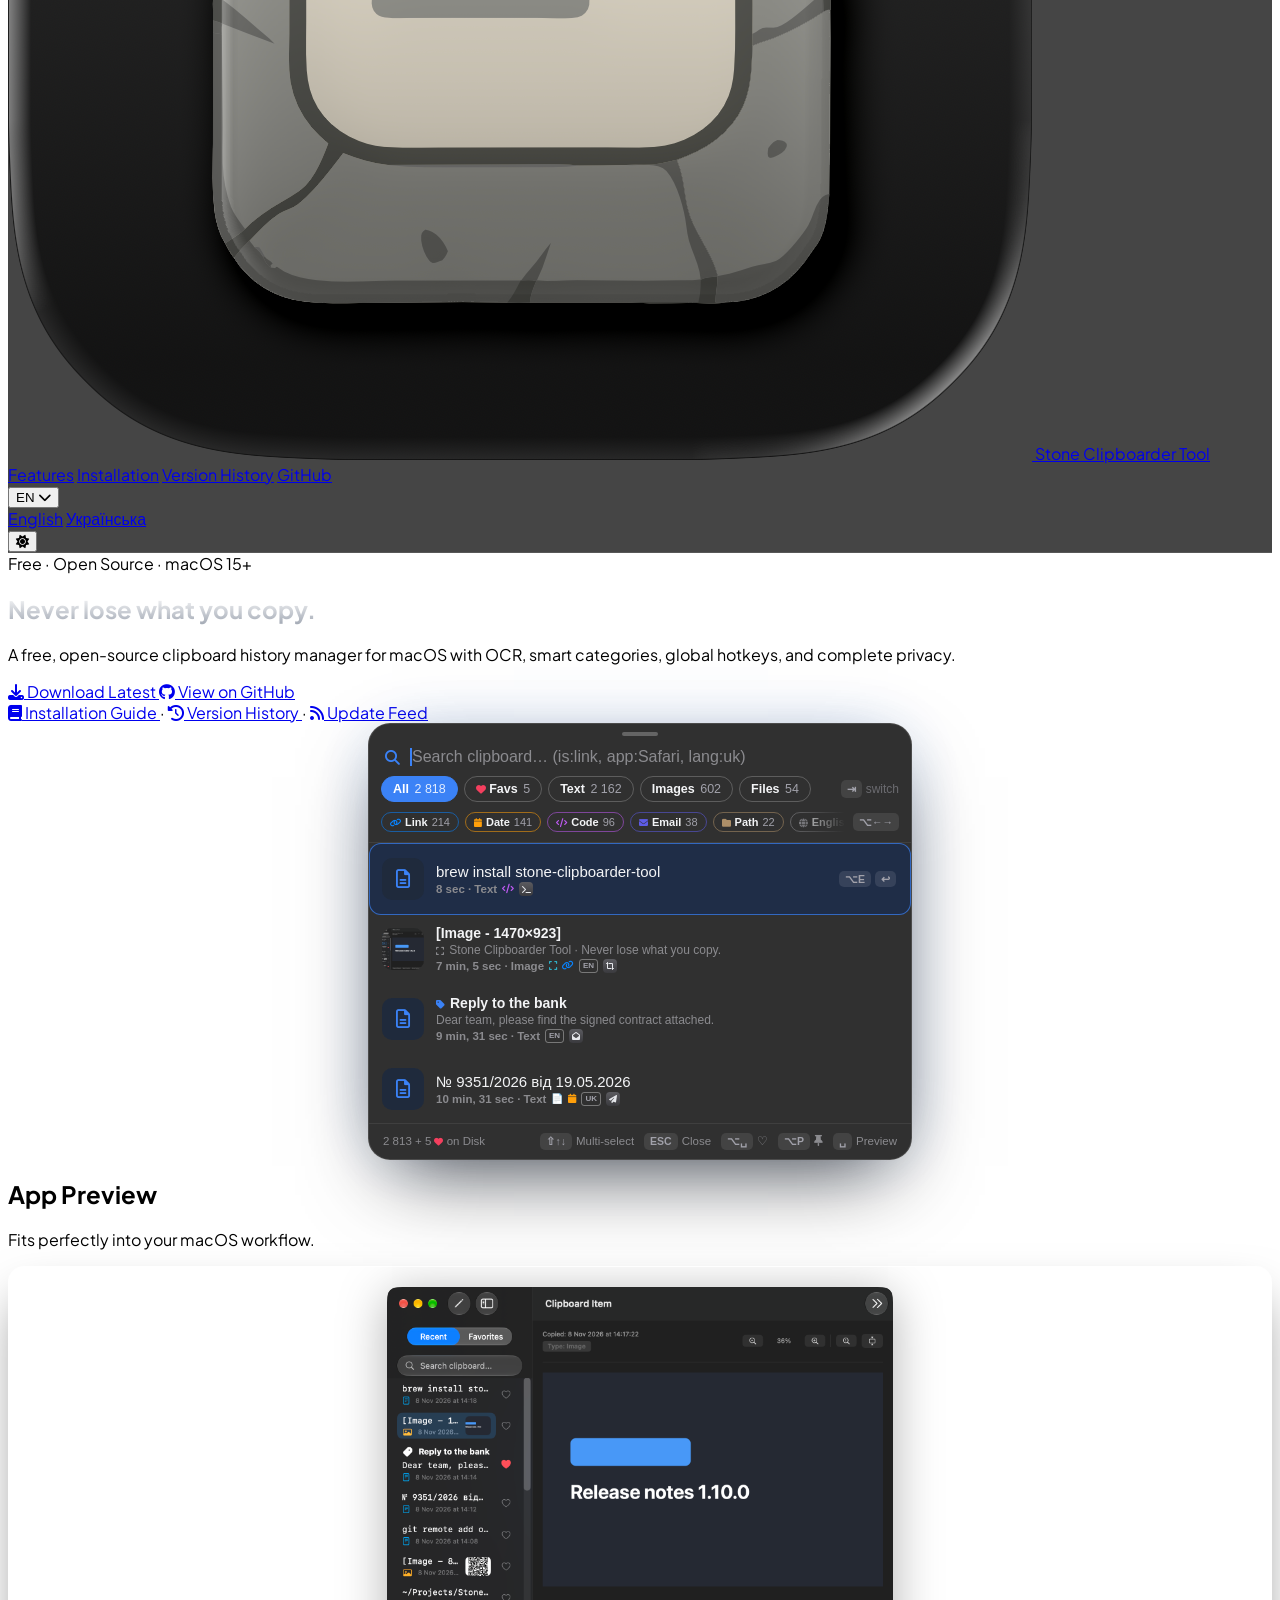
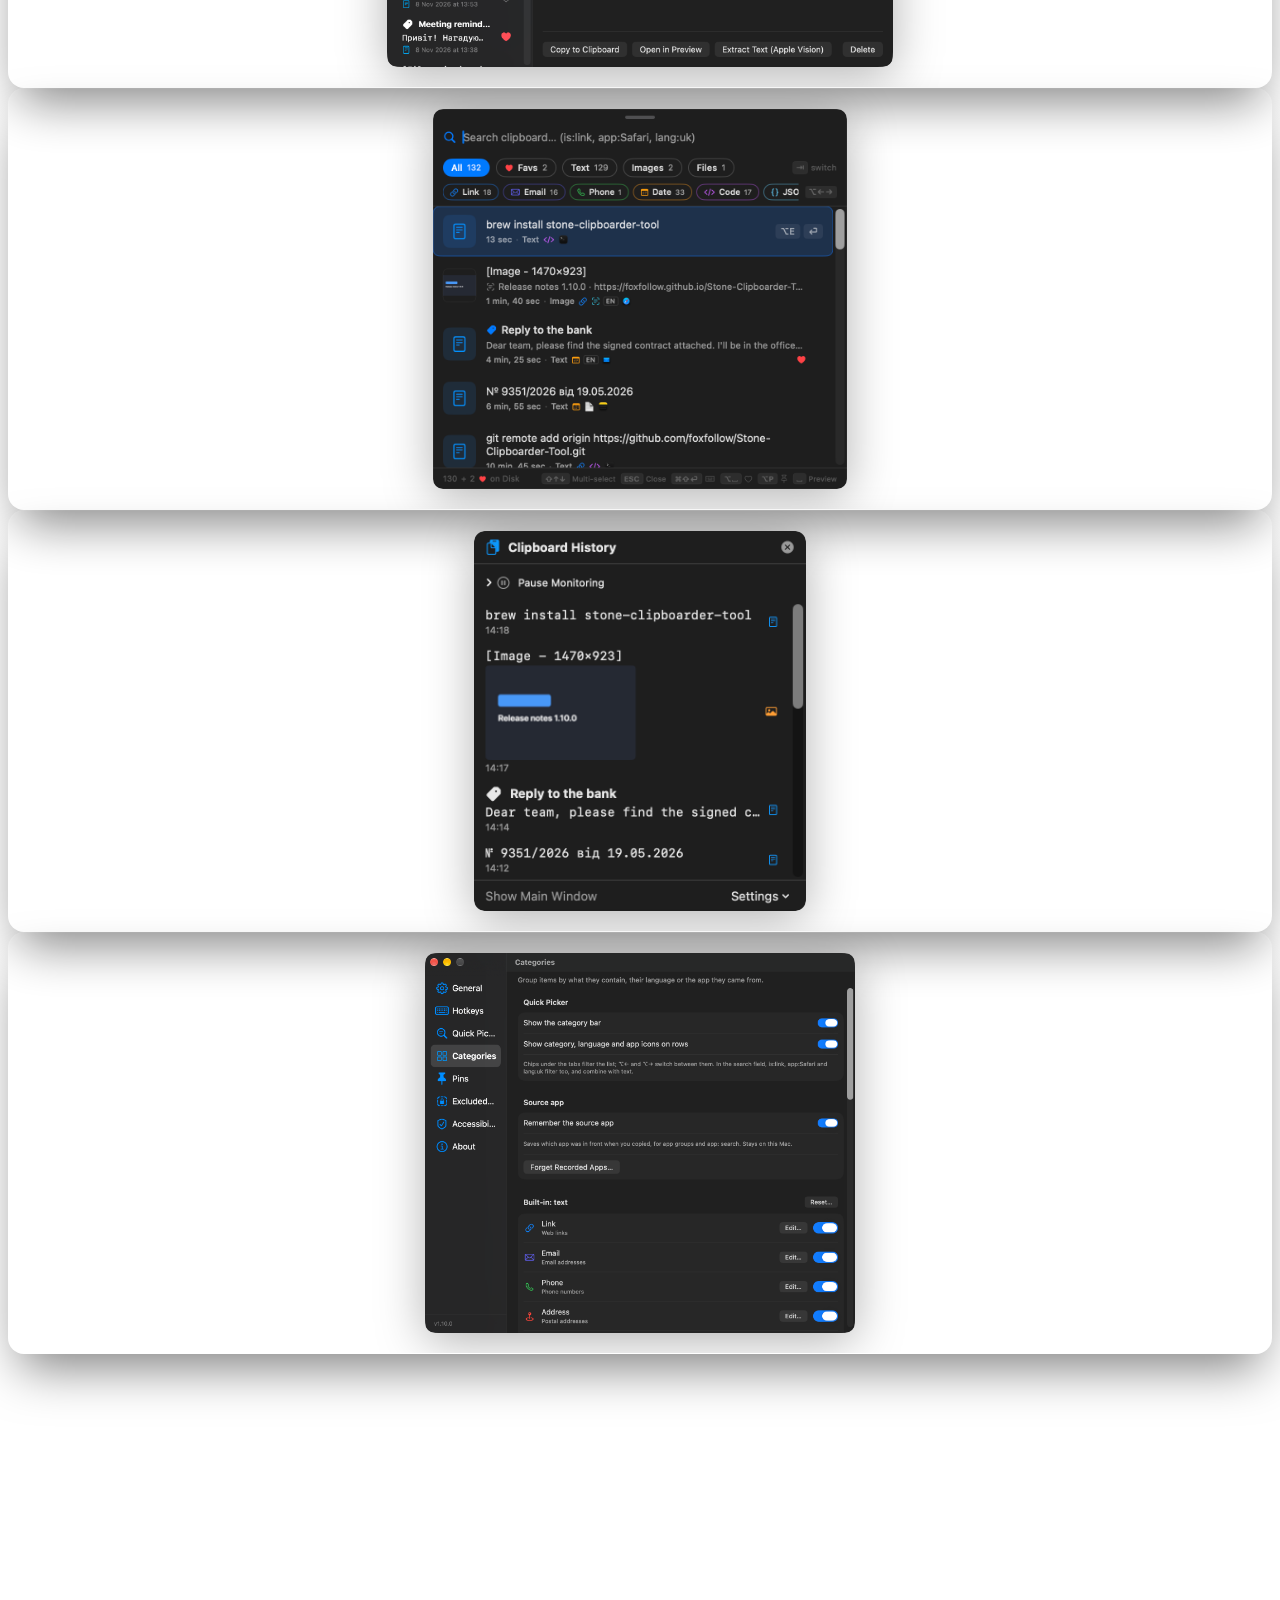
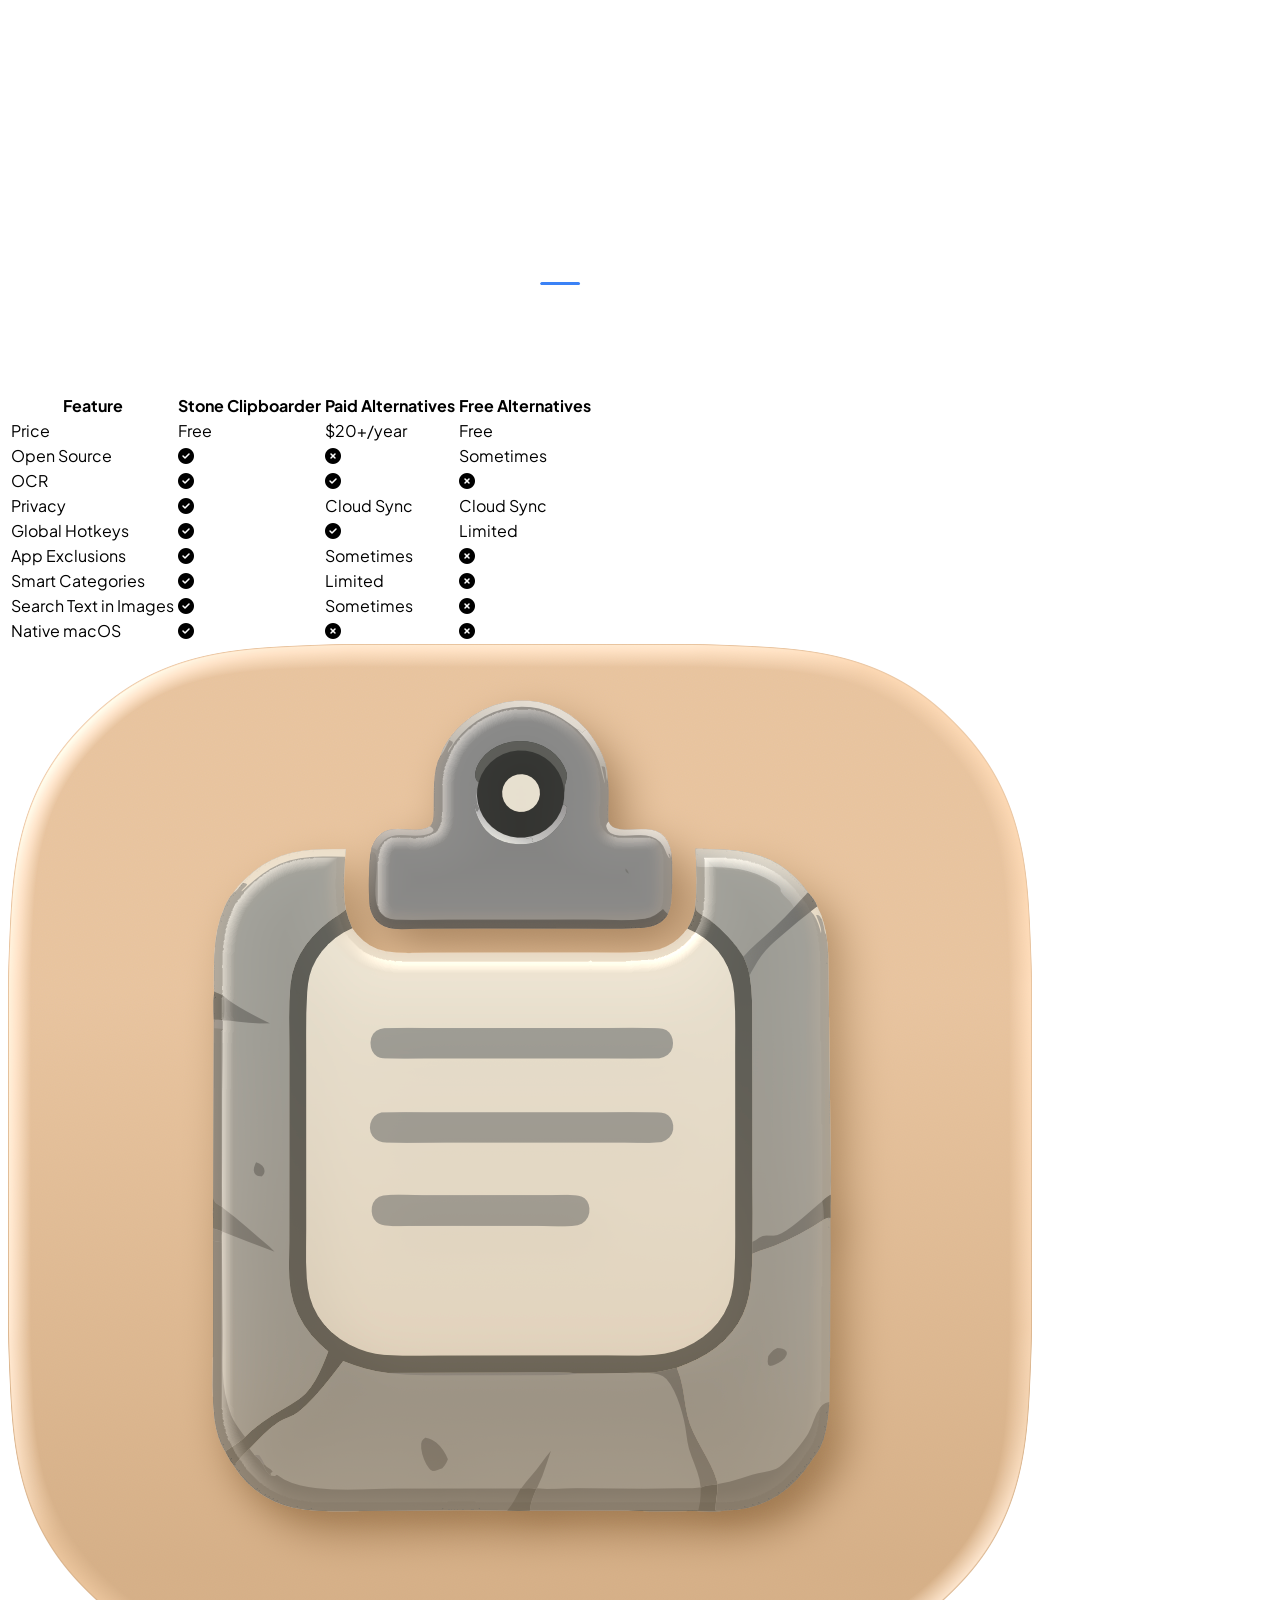
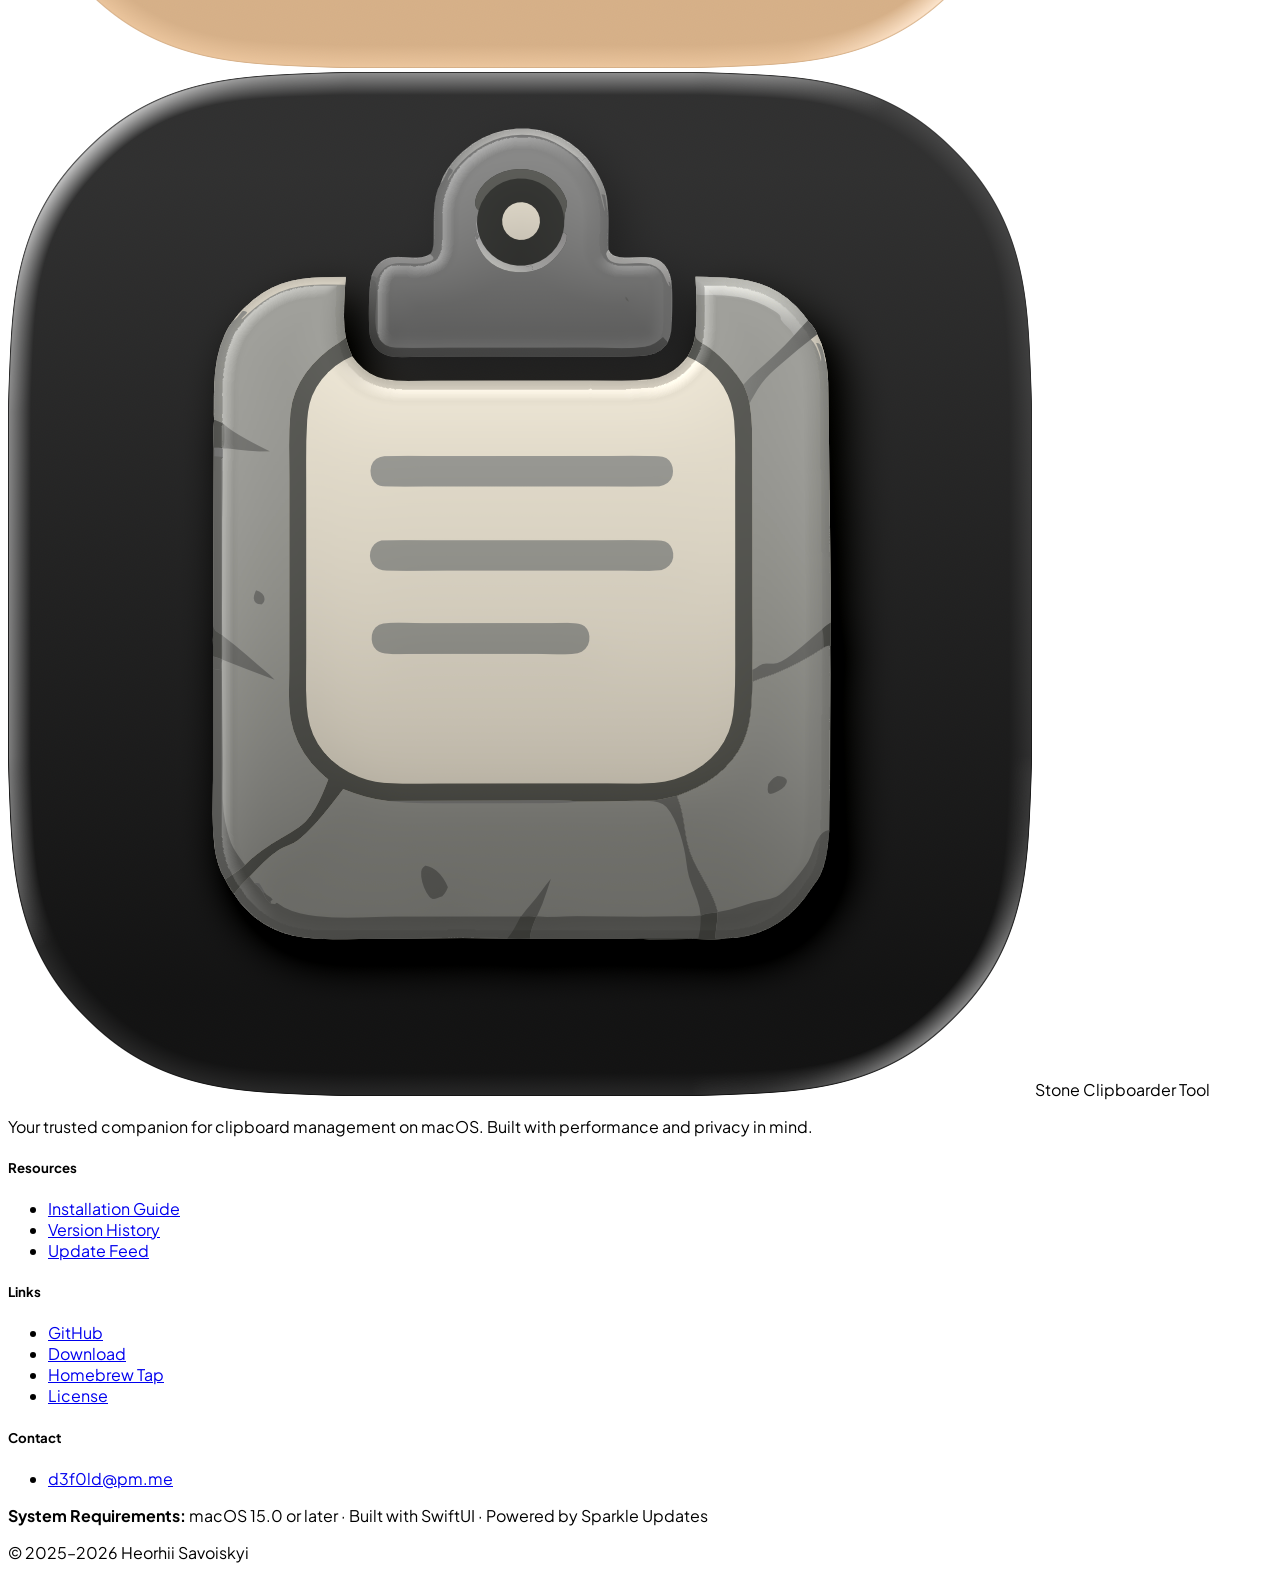
==== commit 75b30b88: "Merge pull request #30 from foxfollow/feature/categories-followup 1.10.0 follow-up: review fixes, la" ====
--- a/docs/index.html
+++ b/docs/index.html
@@ -6,9 +6,9 @@
     <meta content="width=device-width, initial-scale=1.0" name="viewport" />
     <script>(function () { var d = document.documentElement; d.classList.add('js'); if ((localStorage.getItem('theme') || 'dark') !== 'dark') d.classList.remove('dark'); })();</script>
     <meta name="description"
-        content="Free, open-source clipboard manager for macOS. Save your entire copy-paste history, access it instantly with global hotkeys or Spotlight-like Quick Picker. Features OCR text recognition, smart favorites, and 100% local privacy." />
+        content="Free, open-source clipboard manager for macOS. Save your entire copy-paste history, access it instantly with global hotkeys or Spotlight-like Quick Picker. Features OCR text recognition, smart categories, favorites, and 100% local privacy." />
     <meta name="keywords"
-        content="clipboard manager, macOS, clipboard history, copy paste manager, clipboard organizer, productivity tool, free, open source" />
+        content="clipboard manager, macOS, clipboard history, copy paste manager, clipboard organizer, productivity tool, OCR, clipboard categories, free, open source" />
     <title>Stone Clipboarder Tool – Free Clipboard Manager for macOS</title>
     <link rel="icon" type="image/png" sizes="48x48" href="resources/index/favicon-48x48.png" media="(prefers-color-scheme: light)" />
     <link rel="icon" type="image/png" sizes="48x48" href="resources/index/favicon-dark-48x48.png" media="(prefers-color-scheme: dark)" />
@@ -20,13 +20,13 @@
     <meta property="og:type" content="website" />
     <meta property="og:site_name" content="Stone Clipboarder Tool" />
     <meta property="og:title" content="Stone Clipboarder Tool – Free Clipboard Manager for macOS" />
-    <meta property="og:description" content="Free, open-source clipboard history manager for macOS with OCR, global hotkeys, and complete privacy." />
+    <meta property="og:description" content="Free, open-source clipboard history manager for macOS with OCR, smart categories, global hotkeys, and complete privacy." />
     <meta property="og:url" content="https://foxfollow.github.io/Stone-Clipboarder-Tool/" />
     <meta property="og:image" content="https://foxfollow.github.io/Stone-Clipboarder-Tool/resources/index/StoneClipboarderIcon2-iOS-Default-1024x1024@2x.png" />
     <meta property="og:locale" content="en_US" />
     <meta name="twitter:card" content="summary" />
     <meta name="twitter:title" content="Stone Clipboarder Tool – Free Clipboard Manager for macOS" />
-    <meta name="twitter:description" content="Free, open-source clipboard history manager for macOS with OCR, global hotkeys, and complete privacy." />
+    <meta name="twitter:description" content="Free, open-source clipboard history manager for macOS with OCR, smart categories, global hotkeys, and complete privacy." />
     <meta name="twitter:image" content="https://foxfollow.github.io/Stone-Clipboarder-Tool/resources/index/StoneClipboarderIcon2-iOS-Default-1024x1024@2x.png" />
     <script src="https://cdn.tailwindcss.com?plugins=forms,container-queries"></script>
     <link href="https://cdnjs.cloudflare.com/ajax/libs/font-awesome/6.4.0/css/all.min.css" rel="stylesheet" />
@@ -307,7 +307,7 @@
                 Never lose what you copy.
             </h1>
             <p class="anim-fade anim-d2 hero-sub text-lg md:text-xl text-gray-400 max-w-2xl mx-auto mb-10 leading-relaxed">
-                A free, open-source clipboard history manager for macOS with OCR, global hotkeys, and complete privacy.
+                A free, open-source clipboard history manager for macOS with OCR, smart categories, global hotkeys, and complete privacy.
             </p>
             <div class="anim-fade anim-d3 flex flex-col sm:flex-row items-center justify-center gap-4 mb-6">
                 <a href="https://github.com/foxfollow/Stone-Clipboarder-Tool/releases/latest"
@@ -343,7 +343,7 @@
                 <h2 class="section-title text-3xl font-bold mb-4">App Preview</h2>
                 <p class="section-sub text-gray-400">Fits perfectly into your macOS workflow.</p>
             </div>
-            <div class="grid grid-cols-1 md:grid-cols-3 gap-6 items-stretch">
+            <div class="grid grid-cols-1 md:grid-cols-2 lg:grid-cols-4 gap-6 items-stretch">
                 <div class="reveal">
                     <div class="screenshot-card h-full" onclick="openModal(this.querySelector('img'), 'Main Window')">
                         <img alt="Main Window" class="theme-image"
@@ -368,6 +368,14 @@
                             src="resources/index/sct-dark-menubar.png" />
                     </div>
                 </div>
+                <div class="reveal" style="transition-delay: 300ms">
+                    <div class="screenshot-card h-full" onclick="openModal(this.querySelector('img'), 'Settings — Categories')">
+                        <img alt="Settings — Categories" class="theme-image"
+                            data-light-src="resources/index/sct-light-categories.png"
+                            data-dark-src="resources/index/sct-dark-categories.png"
+                            src="resources/index/sct-dark-categories.png" />
+                    </div>
+                </div>
             </div>
         </section>
 
@@ -415,15 +423,37 @@
                             <p class="text-gray-400 leading-relaxed text-sm">Pin any clipboard item as a floating window that stays on top of every Space — resizable, movable, dimmable, lockable, and click-through. Images zoom and pan.</p>
                         </div>
                     </div>
-                    <!-- Slide: Categories (1.10.0) -->
+                    <!-- Slide: Smart Categories (1.10.0) -->
                     <div class="carousel-slide">
                         <div class="card-gradient feat-card p-8 rounded-2xl h-full">
                             <div class="mb-6"><i class="fa-solid fa-layer-group text-3xl text-teal-400"></i></div>
                             <h4 class="text-xl font-bold mb-3">
-                                Categories
+                                Smart Categories
                                 <span class="text-[10px] align-middle ml-1 px-1.5 py-0.5 rounded bg-blue-500/20 text-blue-300">v1.10.0</span>
                             </h4>
-                            <p class="text-gray-400 leading-relaxed text-sm">Chips in the Quick Picker group links, emails, code, paths, languages, text and QR codes in images, your own regex rules and source apps; search finds a screenshot by its text. Switch with <kbd class="px-1.5 py-0.5 rounded bg-white/10 text-[10px]">&#x2325;&#x2190;</kbd> <kbd class="px-1.5 py-0.5 rounded bg-white/10 text-[10px]">&#x2325;&#x2192;</kbd> or search with is:link, app:Safari, lang:uk.</p>
+                            <p class="text-gray-400 leading-relaxed text-sm">A row of chips in the Quick Picker sorts your history into links, emails, phone numbers, dates, addresses, code, JSON, file paths and languages. Step through them with <kbd class="px-1.5 py-0.5 rounded bg-white/10 text-[10px]">&#x2325;&#x2190;</kbd> <kbd class="px-1.5 py-0.5 rounded bg-white/10 text-[10px]">&#x2325;&#x2192;</kbd>, pick several with &#x21E7;-click.</p>
+                        </div>
+                    </div>
+                    <!-- Slide: Image Categories (1.10.0) -->
+                    <div class="carousel-slide">
+                        <div class="card-gradient feat-card p-8 rounded-2xl h-full">
+                            <div class="mb-6"><i class="fa-solid fa-qrcode text-3xl text-rose-400"></i></div>
+                            <h4 class="text-xl font-bold mb-3">
+                                Categories for Images
+                                <span class="text-[10px] align-middle ml-1 px-1.5 py-0.5 rounded bg-blue-500/20 text-blue-300">v1.10.0</span>
+                            </h4>
+                            <p class="text-gray-400 leading-relaxed text-sm">On the Images tab, Apple Vision finds text, QR codes, faces and transparent cut-outs. New screenshots are read right after you take them, so searching a word finds the picture.</p>
+                        </div>
+                    </div>
+                    <!-- Slide: Your Own Rules (1.10.0) -->
+                    <div class="carousel-slide">
+                        <div class="card-gradient feat-card p-8 rounded-2xl h-full">
+                            <div class="mb-6"><i class="fa-solid fa-wand-magic-sparkles text-3xl text-yellow-400"></i></div>
+                            <h4 class="text-xl font-bold mb-3">
+                                Your Own Rules
+                                <span class="text-[10px] align-middle ml-1 px-1.5 py-0.5 rounded bg-blue-500/20 text-blue-300">v1.10.0</span>
+                            </h4>
+                            <p class="text-gray-400 leading-relaxed text-sm">Add regular-expression rules (with a live test) and groups of source apps. Give any category an SF Symbol or an emoji and a color, or switch the built-in ones off.</p>
                         </div>
                     </div>
                     <!-- Slide: Item Titles (1.9.0) -->
@@ -449,7 +479,7 @@
                         <div class="card-gradient feat-card p-8 rounded-2xl h-full">
                             <div class="mb-6"><i class="fa-solid fa-expand text-3xl text-green-400"></i></div>
                             <h4 class="text-xl font-bold mb-3">OCR Text Recognition</h4>
-                            <p class="text-gray-400 leading-relaxed text-sm">Extract text from images using Apple Vision framework for easy editing and searching.</p>
+                            <p class="text-gray-400 leading-relaxed text-sm">Extract text from images with Apple Vision. The text stays with the image, so you find a screenshot by the words in it.</p>
                         </div>
                     </div>
                     <div class="carousel-slide">
@@ -464,7 +494,7 @@
                         <div class="card-gradient feat-card p-8 rounded-2xl h-full">
                             <div class="mb-6"><i class="fa-solid fa-magnifying-glass text-3xl text-pink-400"></i></div>
                             <h4 class="text-xl font-bold mb-3">Advanced Search</h4>
-                            <p class="text-gray-400 leading-relaxed text-sm">Search through your clipboard history with a modern search bar featuring macOS 15+ liquid glass effect.</p>
+                            <p class="text-gray-400 leading-relaxed text-sm">Search your whole history, including the text inside screenshots. Narrow it down with is:link, app:Safari or lang:uk, on their own or with words.</p>
                         </div>
                     </div>
                     <div class="carousel-slide">
@@ -540,7 +570,7 @@
                         <div class="card-gradient feat-card p-8 rounded-2xl h-full">
                             <div class="mb-6"><i class="fa-solid fa-eye-slash text-3xl text-purple-400"></i></div>
                             <h4 class="text-xl font-bold mb-3">Privacy Focused</h4>
-                            <p class="text-gray-400 leading-relaxed text-sm">All data stays on your device. No cloud sync or data collection. App exclusion for enhanced privacy.</p>
+                            <p class="text-gray-400 leading-relaxed text-sm">All data stays on your device. Categories, OCR and language detection run on your Mac. No cloud sync or data collection.</p>
                         </div>
                     </div>
                 </div>
@@ -571,6 +601,8 @@
                         <tr class="border-b border-white/5"><td class="py-4 px-6">Privacy</td><td class="py-4 px-6 bg-blue-500/5"><i class="fa-solid fa-circle-check text-green-500"></i></td><td class="py-4 px-6 text-gray-500">Cloud Sync</td><td class="py-4 px-6 text-gray-500">Cloud Sync</td></tr>
                         <tr class="border-b border-white/5"><td class="py-4 px-6">Global Hotkeys</td><td class="py-4 px-6 bg-blue-500/5"><i class="fa-solid fa-circle-check text-green-500"></i></td><td class="py-4 px-6"><i class="fa-solid fa-circle-check text-green-500"></i></td><td class="py-4 px-6 text-gray-500">Limited</td></tr>
                         <tr class="border-b border-white/5"><td class="py-4 px-6">App Exclusions</td><td class="py-4 px-6 bg-blue-500/5"><i class="fa-solid fa-circle-check text-green-500"></i></td><td class="py-4 px-6 text-gray-500">Sometimes</td><td class="py-4 px-6"><i class="fa-solid fa-circle-xmark text-red-500/50"></i></td></tr>
+                        <tr class="border-b border-white/5"><td class="py-4 px-6">Smart Categories</td><td class="py-4 px-6 bg-blue-500/5"><i class="fa-solid fa-circle-check text-green-500"></i></td><td class="py-4 px-6 text-gray-500">Limited</td><td class="py-4 px-6"><i class="fa-solid fa-circle-xmark text-red-500/50"></i></td></tr>
+                        <tr class="border-b border-white/5"><td class="py-4 px-6">Search Text in Images</td><td class="py-4 px-6 bg-blue-500/5"><i class="fa-solid fa-circle-check text-green-500"></i></td><td class="py-4 px-6 text-gray-500">Sometimes</td><td class="py-4 px-6"><i class="fa-solid fa-circle-xmark text-red-500/50"></i></td></tr>
                         <tr class="border-b border-white/5"><td class="py-4 px-6">Native macOS</td><td class="py-4 px-6 bg-blue-500/5 rounded-b-xl"><i class="fa-solid fa-circle-check text-green-500"></i></td><td class="py-4 px-6"><i class="fa-solid fa-circle-xmark text-red-500/50"></i></td><td class="py-4 px-6"><i class="fa-solid fa-circle-xmark text-red-500/50"></i></td></tr>
                     </tbody>
                 </table>
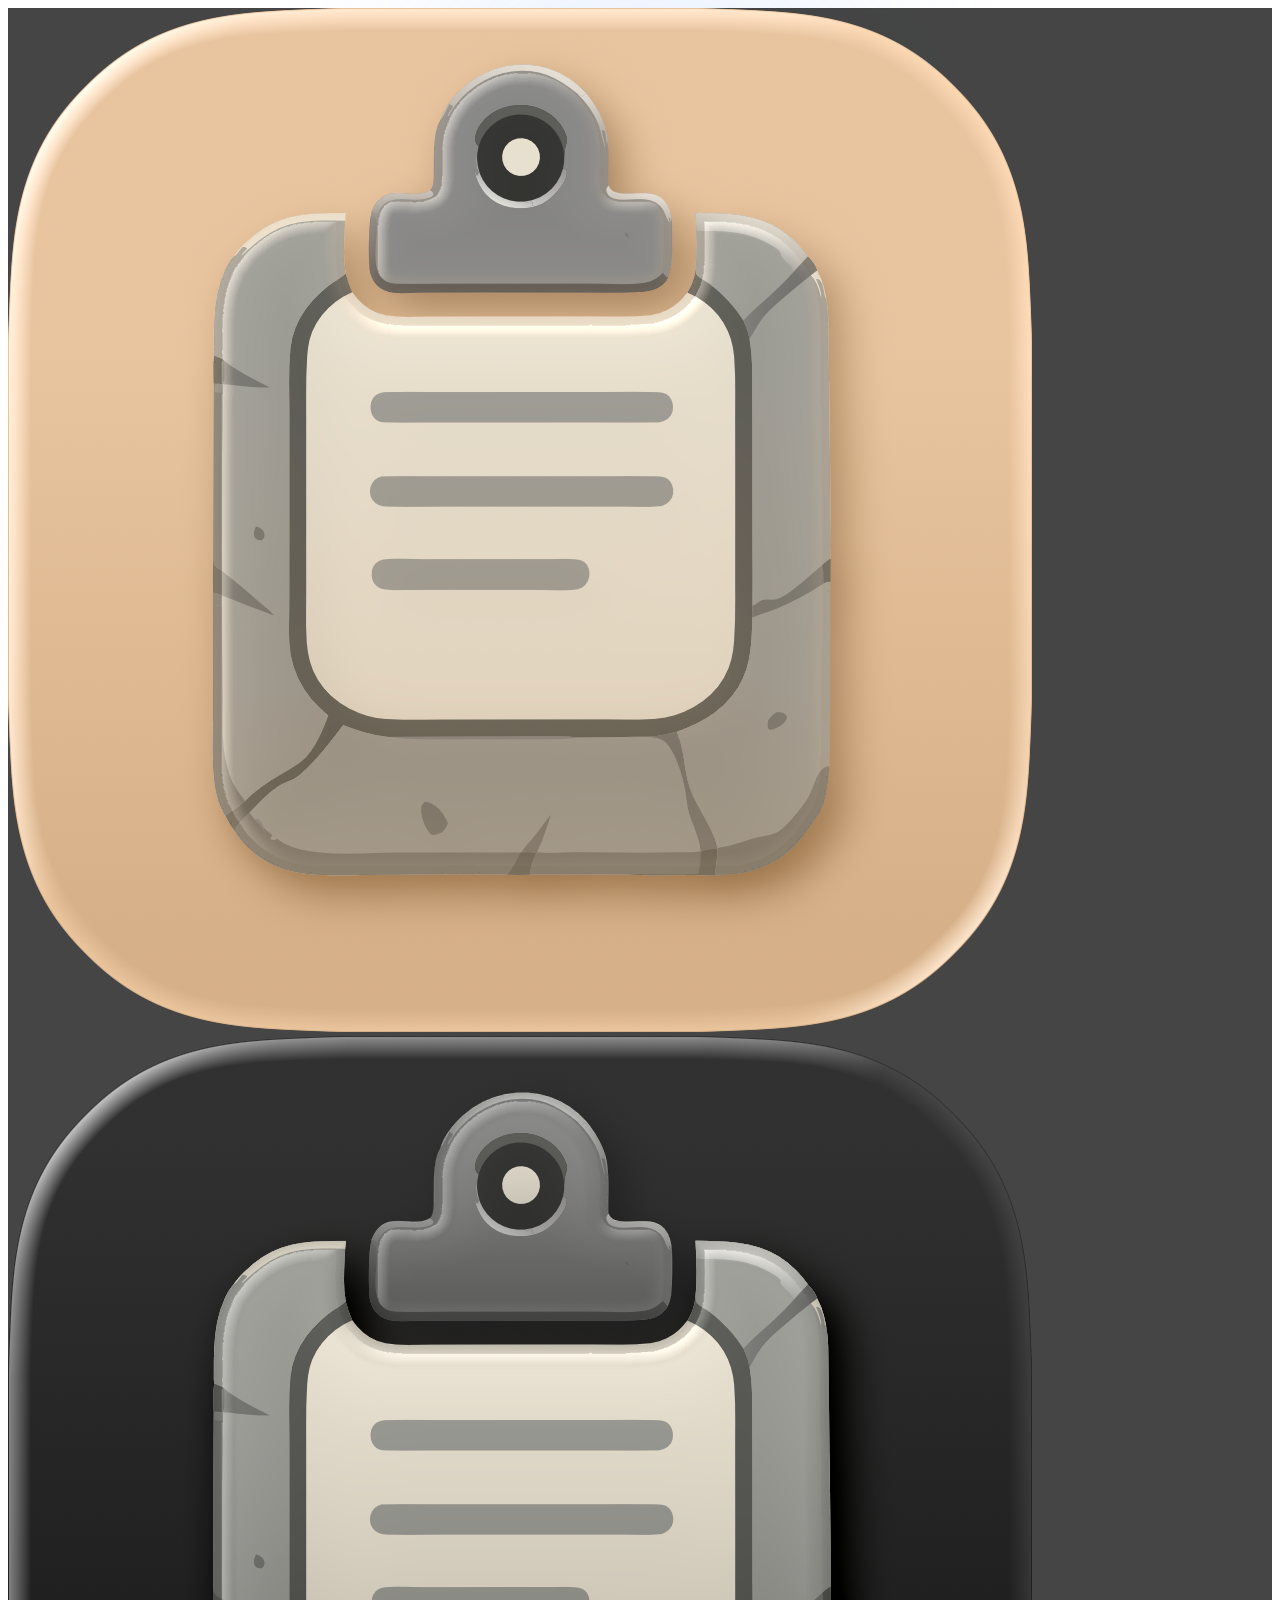
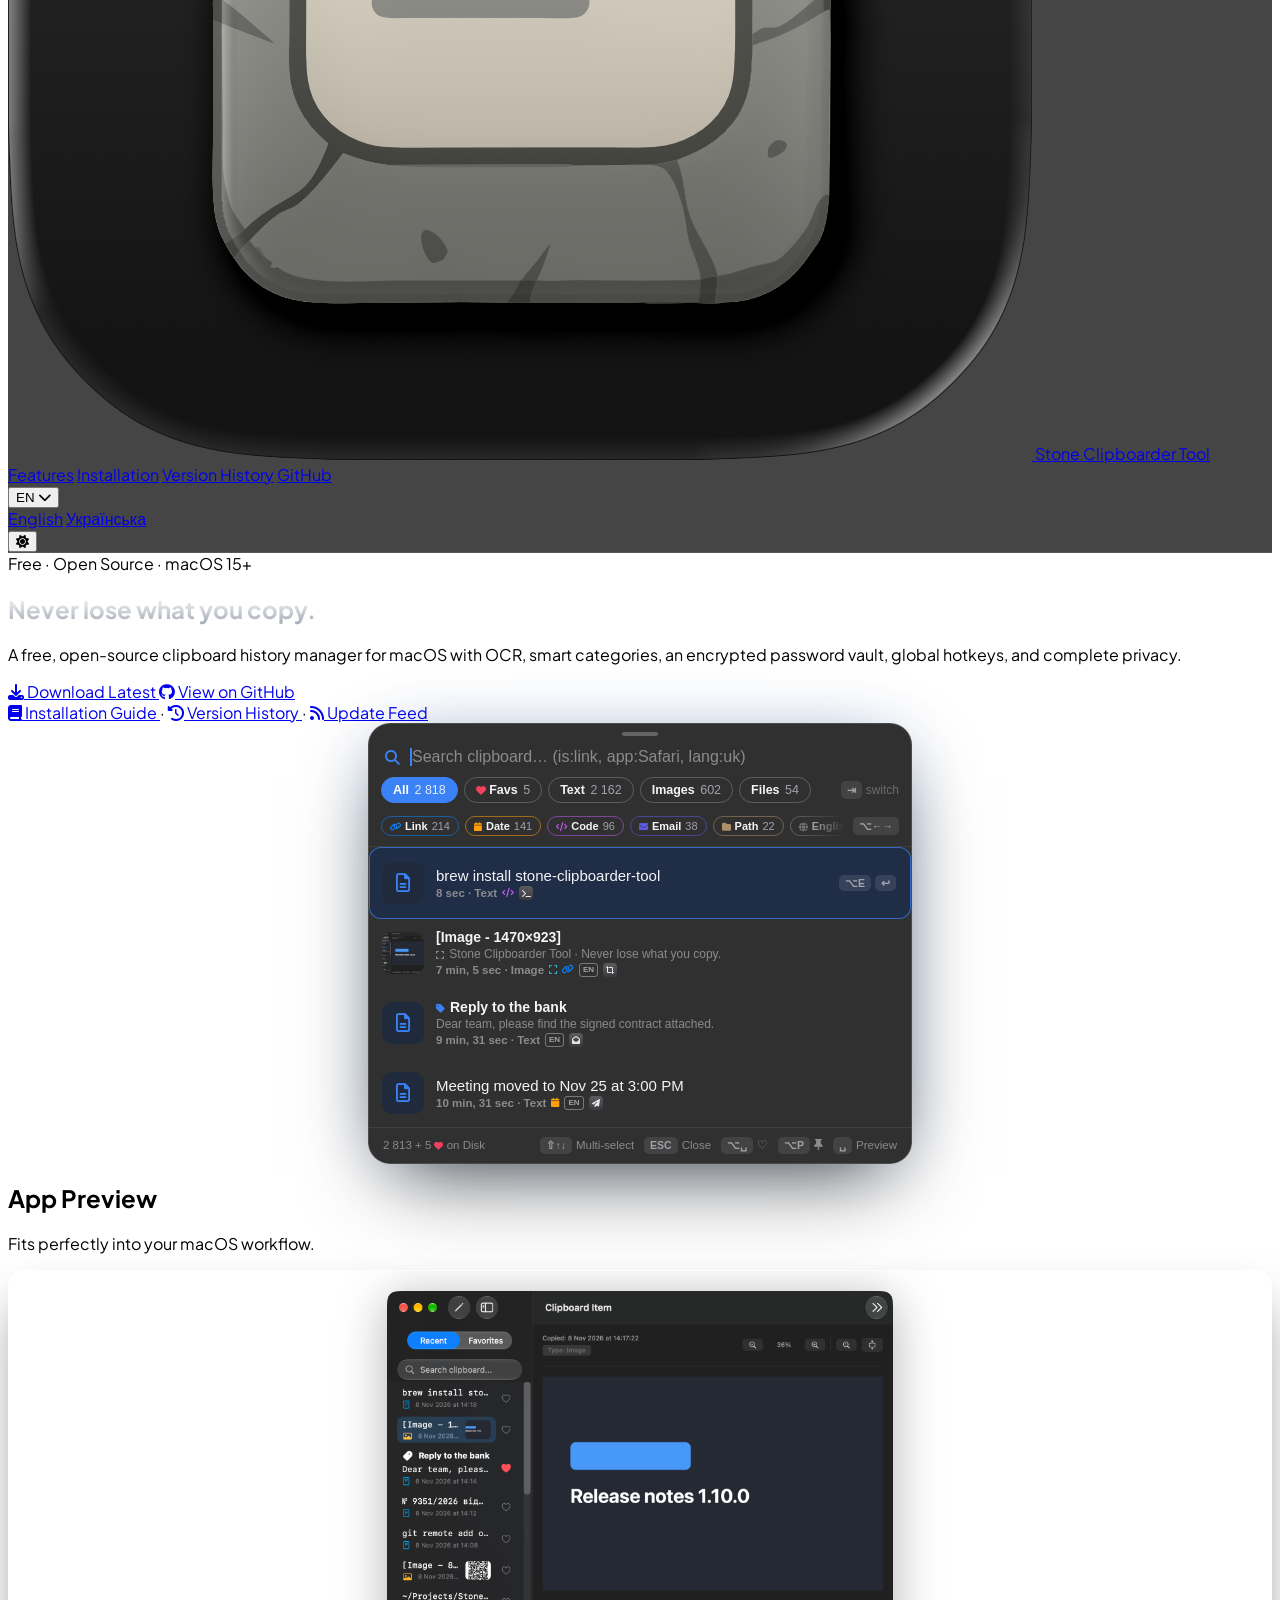
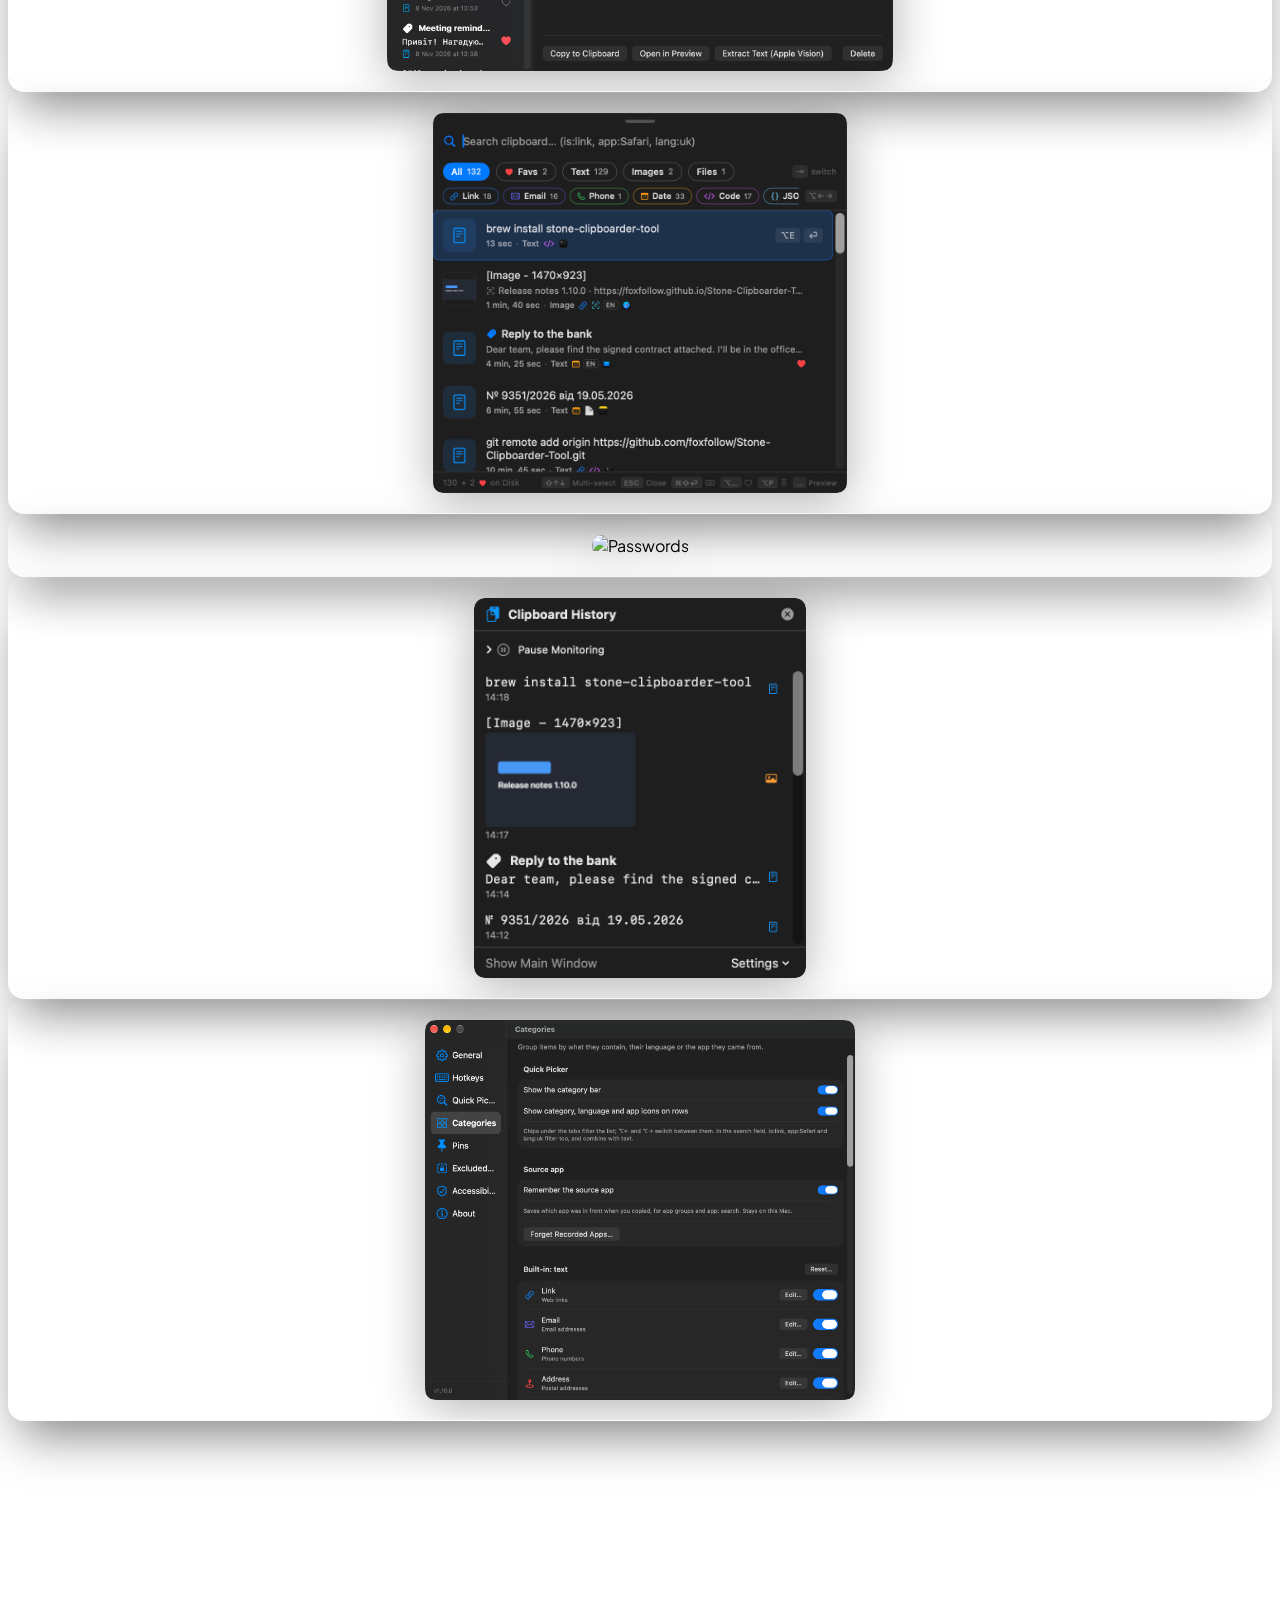
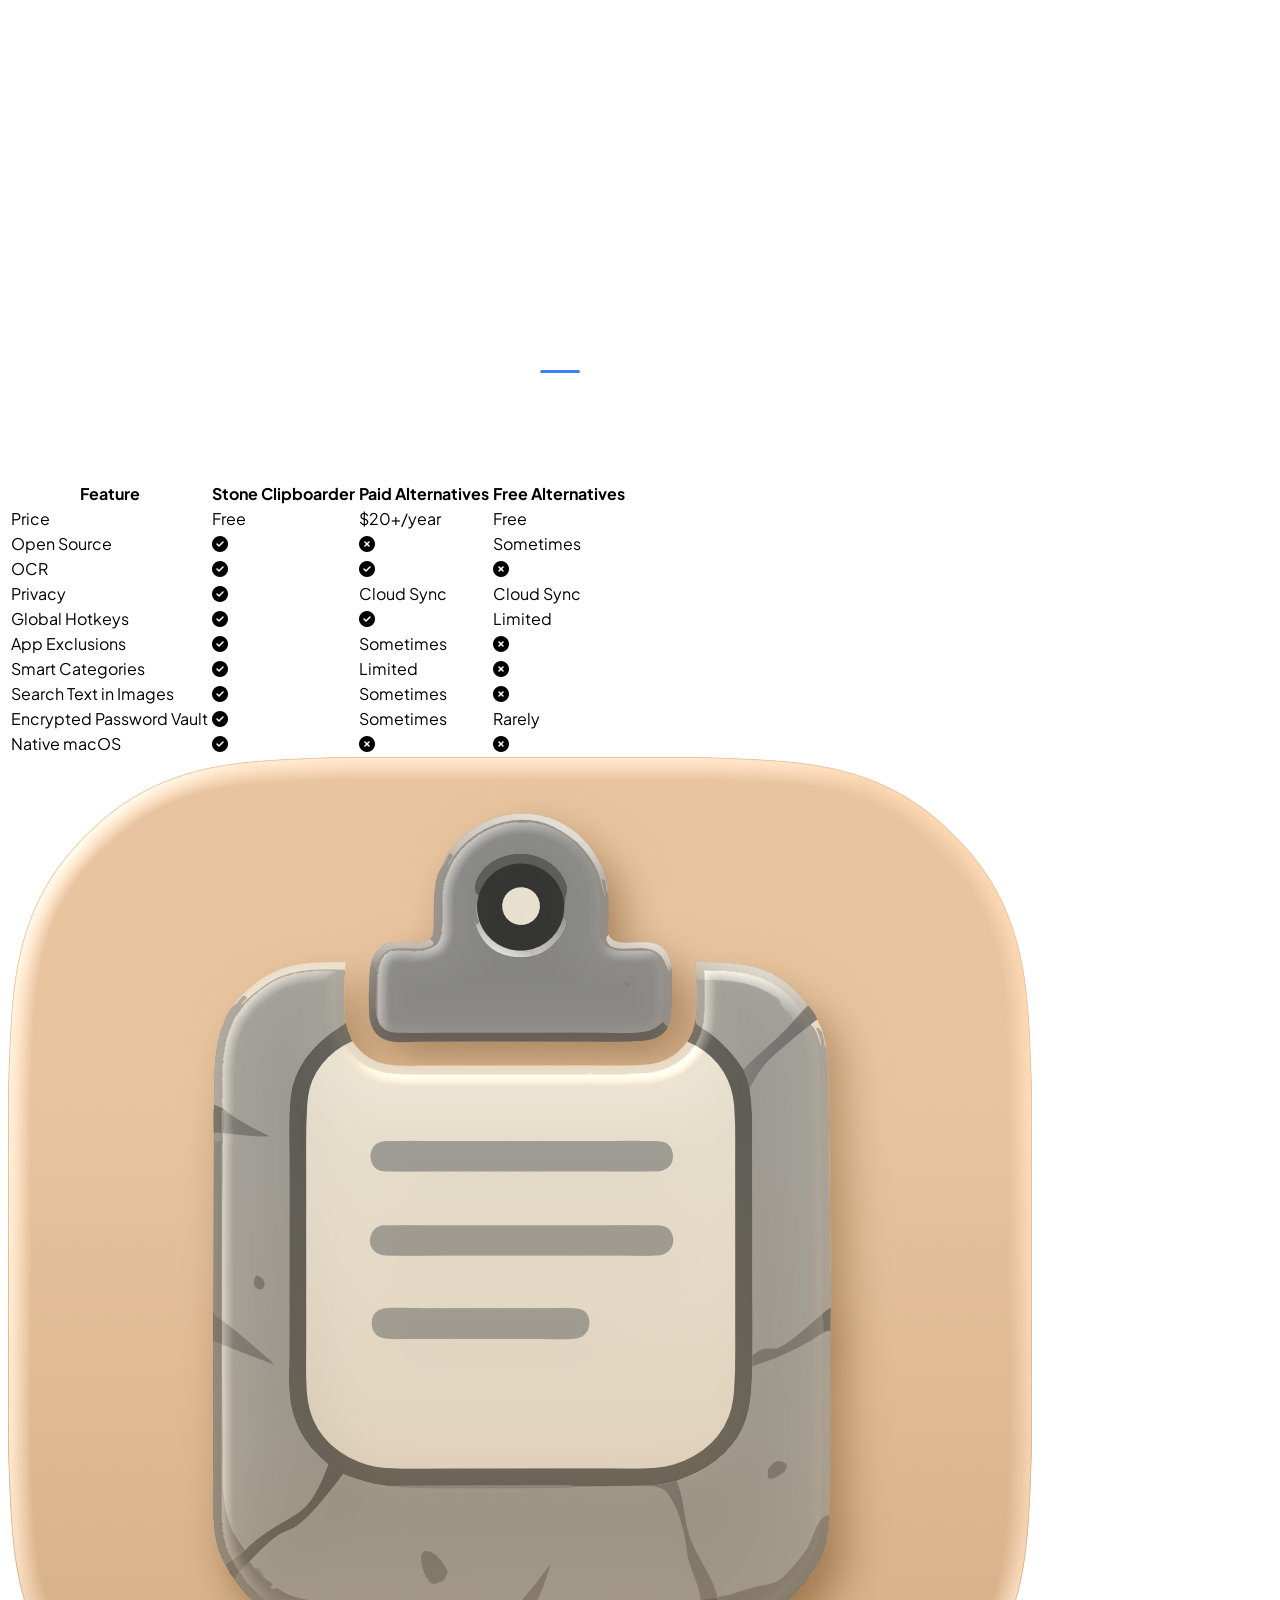
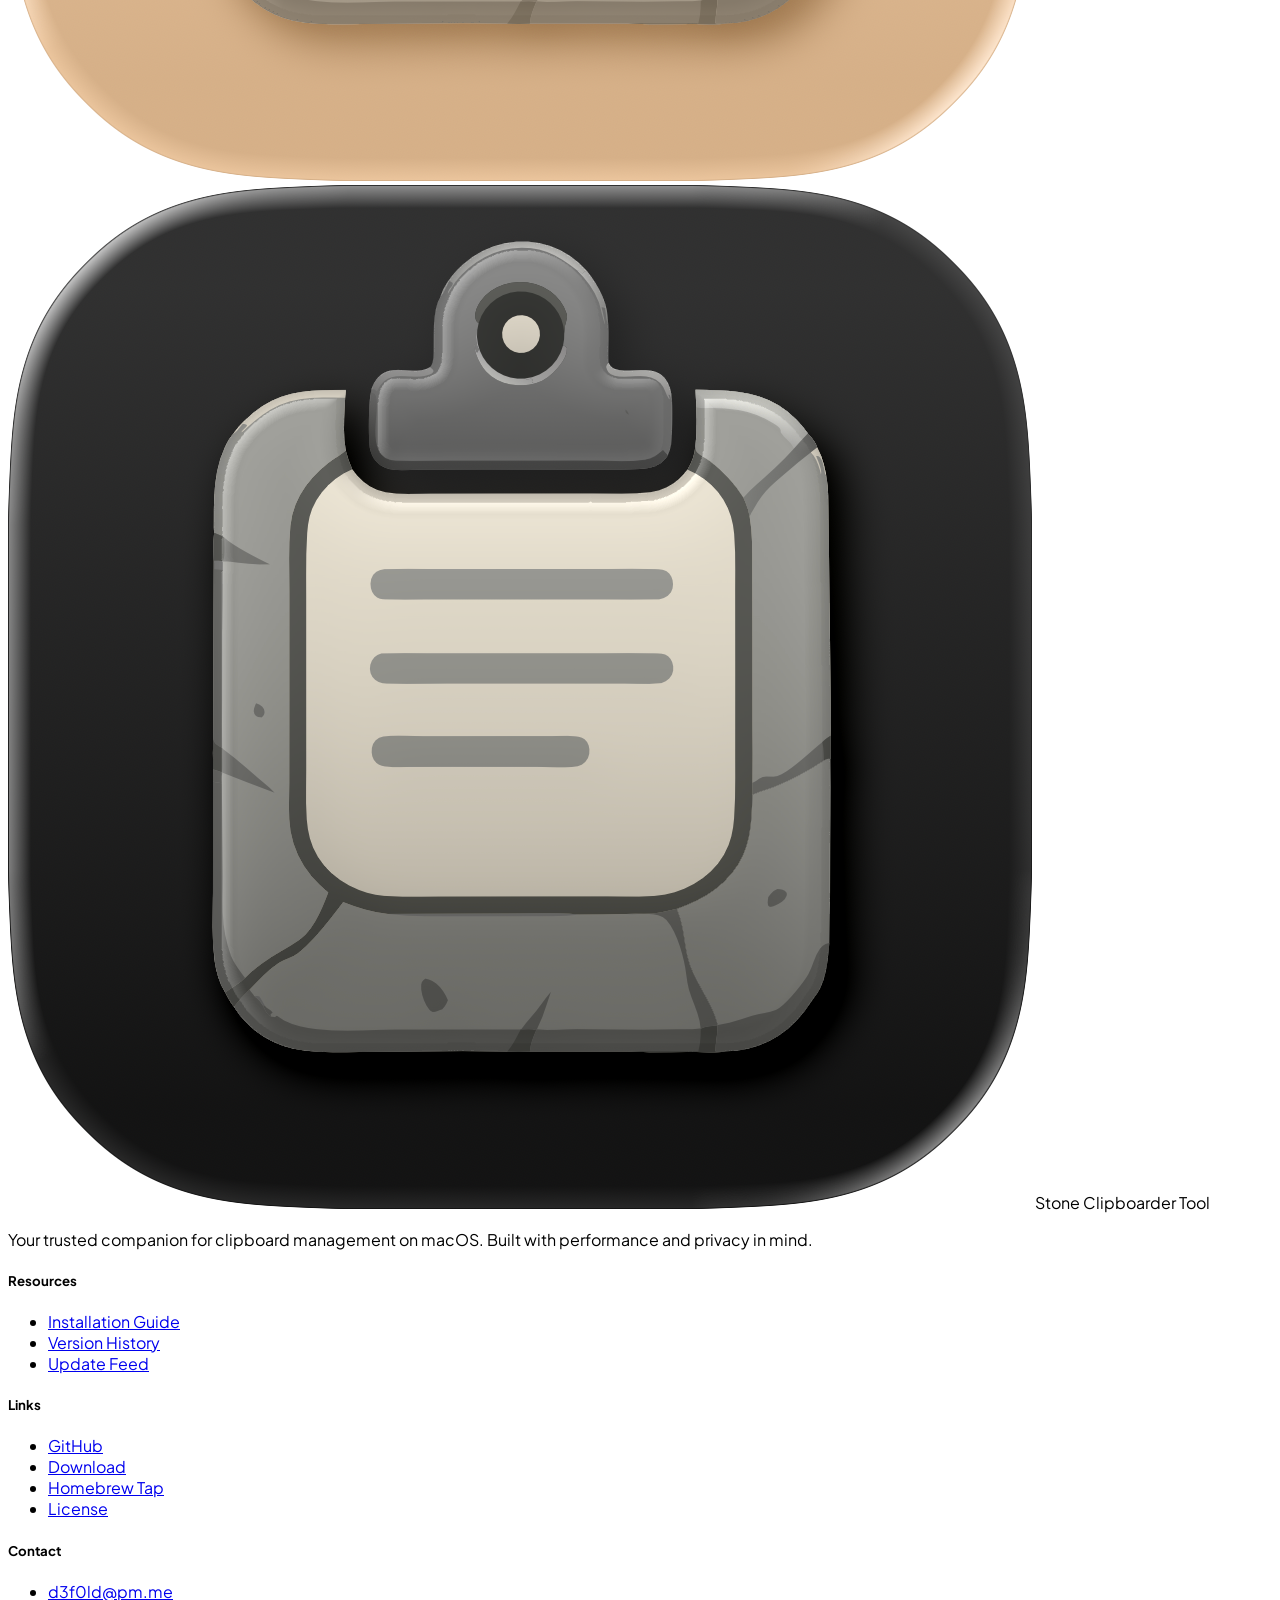
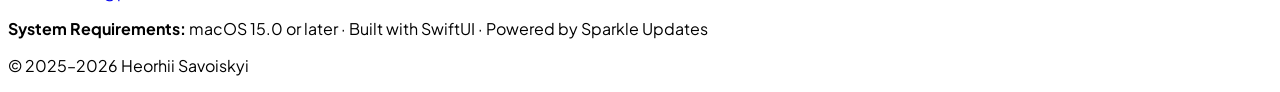
==== commit 1a3ac9c2: "release: v1.11.0 notes and version bump MARKETING_VERSION 1.11.0, build 27. The bullets are written " ====
--- a/docs/index.html
+++ b/docs/index.html
@@ -6,7 +6,7 @@
     <meta content="width=device-width, initial-scale=1.0" name="viewport" />
     <script>(function () { var d = document.documentElement; d.classList.add('js'); if ((localStorage.getItem('theme') || 'dark') !== 'dark') d.classList.remove('dark'); })();</script>
     <meta name="description"
-        content="Free, open-source clipboard manager for macOS. Save your entire copy-paste history, access it instantly with global hotkeys or Spotlight-like Quick Picker. Features OCR text recognition, smart categories, favorites, and 100% local privacy." />
+        content="Free, open-source clipboard manager for macOS. Save your entire copy-paste history, access it instantly with global hotkeys or Spotlight-like Quick Picker. Features OCR text recognition, smart categories, an encrypted password vault, favorites, and 100% local privacy." />
     <meta name="keywords"
         content="clipboard manager, macOS, clipboard history, copy paste manager, clipboard organizer, productivity tool, OCR, clipboard categories, free, open source" />
     <title>Stone Clipboarder Tool – Free Clipboard Manager for macOS</title>
@@ -20,13 +20,13 @@
     <meta property="og:type" content="website" />
     <meta property="og:site_name" content="Stone Clipboarder Tool" />
     <meta property="og:title" content="Stone Clipboarder Tool – Free Clipboard Manager for macOS" />
-    <meta property="og:description" content="Free, open-source clipboard history manager for macOS with OCR, smart categories, global hotkeys, and complete privacy." />
+    <meta property="og:description" content="Free, open-source clipboard history manager for macOS with OCR, smart categories, an encrypted password vault, global hotkeys, and complete privacy." />
     <meta property="og:url" content="https://foxfollow.github.io/Stone-Clipboarder-Tool/" />
     <meta property="og:image" content="https://foxfollow.github.io/Stone-Clipboarder-Tool/resources/index/StoneClipboarderIcon2-iOS-Default-1024x1024@2x.png" />
     <meta property="og:locale" content="en_US" />
     <meta name="twitter:card" content="summary" />
     <meta name="twitter:title" content="Stone Clipboarder Tool – Free Clipboard Manager for macOS" />
-    <meta name="twitter:description" content="Free, open-source clipboard history manager for macOS with OCR, smart categories, global hotkeys, and complete privacy." />
+    <meta name="twitter:description" content="Free, open-source clipboard history manager for macOS with OCR, smart categories, an encrypted password vault, global hotkeys, and complete privacy." />
     <meta name="twitter:image" content="https://foxfollow.github.io/Stone-Clipboarder-Tool/resources/index/StoneClipboarderIcon2-iOS-Default-1024x1024@2x.png" />
     <script src="https://cdn.tailwindcss.com?plugins=forms,container-queries"></script>
     <link href="https://cdnjs.cloudflare.com/ajax/libs/font-awesome/6.4.0/css/all.min.css" rel="stylesheet" />
@@ -307,7 +307,7 @@
                 Never lose what you copy.
             </h1>
             <p class="anim-fade anim-d2 hero-sub text-lg md:text-xl text-gray-400 max-w-2xl mx-auto mb-10 leading-relaxed">
-                A free, open-source clipboard history manager for macOS with OCR, smart categories, global hotkeys, and complete privacy.
+                A free, open-source clipboard history manager for macOS with OCR, smart categories, an encrypted password vault, global hotkeys, and complete privacy.
             </p>
             <div class="anim-fade anim-d3 flex flex-col sm:flex-row items-center justify-center gap-4 mb-6">
                 <a href="https://github.com/foxfollow/Stone-Clipboarder-Tool/releases/latest"
@@ -338,12 +338,12 @@
         </section>
 
         <!-- Screenshot Showcase -->
-        <section class="max-w-6xl mx-auto px-4 mb-32" id="screenshots">
+        <section class="max-w-7xl mx-auto px-4 mb-32" id="screenshots">
             <div class="reveal text-center mb-12">
                 <h2 class="section-title text-3xl font-bold mb-4">App Preview</h2>
                 <p class="section-sub text-gray-400">Fits perfectly into your macOS workflow.</p>
             </div>
-            <div class="grid grid-cols-1 md:grid-cols-2 lg:grid-cols-4 gap-6 items-stretch">
+            <div class="grid grid-cols-1 md:grid-cols-2 lg:grid-cols-5 gap-6 items-stretch">
                 <div class="reveal">
                     <div class="screenshot-card h-full" onclick="openModal(this.querySelector('img'), 'Main Window')">
                         <img alt="Main Window" class="theme-image"
@@ -360,6 +360,14 @@
                             src="resources/index/sct-dark-quickpicker.png" />
                     </div>
                 </div>
+                <div class="reveal" style="transition-delay: 150ms">
+                    <div class="screenshot-card h-full" onclick="openModal(this.querySelector('img'), 'Passwords')">
+                        <img alt="Passwords" class="theme-image"
+                            data-light-src="resources/index/sct-light-passwords.png"
+                            data-dark-src="resources/index/sct-dark-passwords.png"
+                            src="resources/index/sct-dark-passwords.png" />
+                    </div>
+                </div>
                 <div class="reveal" style="transition-delay: 200ms">
                     <div class="screenshot-card h-full" onclick="openModal(this.querySelector('img'), 'Menu Bar')">
                         <img alt="Menu Bar" class="theme-image"
@@ -412,6 +420,17 @@
             </div>
             <div class="carousel-container reveal" id="featureCarousel">
                 <div class="carousel-track">
+                    <!-- Slide: Passwords (1.11.0) -->
+                    <div class="carousel-slide">
+                        <div class="card-gradient feat-card p-8 rounded-2xl h-full">
+                            <div class="mb-6"><i class="fa-solid fa-key text-3xl text-amber-400"></i></div>
+                            <h4 class="text-xl font-bold mb-3">
+                                Passwords
+                                <span class="text-[10px] align-middle ml-1 px-1.5 py-0.5 rounded bg-blue-500/20 text-blue-300">v1.11.0</span>
+                            </h4>
+                            <p class="text-gray-400 leading-relaxed text-sm">Move a password, key file or QR code out of your history into an encrypted vault on your Mac. Touch ID or your own password unlocks it, it locks with the screen, and pasting clears the clipboard after 30 seconds.</p>
+                        </div>
+                    </div>
                     <!-- Slide: Pinned Windows (1.6.0) -->
                     <div class="carousel-slide">
                         <div class="card-gradient feat-card p-8 rounded-2xl h-full">
@@ -603,6 +622,7 @@
                         <tr class="border-b border-white/5"><td class="py-4 px-6">App Exclusions</td><td class="py-4 px-6 bg-blue-500/5"><i class="fa-solid fa-circle-check text-green-500"></i></td><td class="py-4 px-6 text-gray-500">Sometimes</td><td class="py-4 px-6"><i class="fa-solid fa-circle-xmark text-red-500/50"></i></td></tr>
                         <tr class="border-b border-white/5"><td class="py-4 px-6">Smart Categories</td><td class="py-4 px-6 bg-blue-500/5"><i class="fa-solid fa-circle-check text-green-500"></i></td><td class="py-4 px-6 text-gray-500">Limited</td><td class="py-4 px-6"><i class="fa-solid fa-circle-xmark text-red-500/50"></i></td></tr>
                         <tr class="border-b border-white/5"><td class="py-4 px-6">Search Text in Images</td><td class="py-4 px-6 bg-blue-500/5"><i class="fa-solid fa-circle-check text-green-500"></i></td><td class="py-4 px-6 text-gray-500">Sometimes</td><td class="py-4 px-6"><i class="fa-solid fa-circle-xmark text-red-500/50"></i></td></tr>
+                        <tr class="border-b border-white/5"><td class="py-4 px-6">Encrypted Password Vault</td><td class="py-4 px-6 bg-blue-500/5"><i class="fa-solid fa-circle-check text-green-500"></i></td><td class="py-4 px-6 text-gray-500">Sometimes</td><td class="py-4 px-6 text-gray-500">Rarely</td></tr>
                         <tr class="border-b border-white/5"><td class="py-4 px-6">Native macOS</td><td class="py-4 px-6 bg-blue-500/5 rounded-b-xl"><i class="fa-solid fa-circle-check text-green-500"></i></td><td class="py-4 px-6"><i class="fa-solid fa-circle-xmark text-red-500/50"></i></td><td class="py-4 px-6"><i class="fa-solid fa-circle-xmark text-red-500/50"></i></td></tr>
                     </tbody>
                 </table>
--- a/docs/resources/motion.css
+++ b/docs/resources/motion.css
@@ -114,7 +114,7 @@
 .qp-caret { width: 2px; height: 18px; margin-right: -10px; background: #3b82f6; animation: caretBlink 1s steps(1) infinite; }
 .qp-ph { color: #8b8b8f; }
 
-.qp-chips { display: flex; align-items: center; gap: 6px; padding: 0 12px 10px; white-space: nowrap; overflow: hidden; }
+.qp-chips { display: flex; align-items: center; gap: 6px; padding: 1px 12px 9px; white-space: nowrap; overflow: hidden; }
 .qp-chip {
     flex: none; padding: 5px 11px; border-radius: 999px; font-size: 12.5px; font-weight: 600;
     border: 1px solid rgba(255, 255, 255, 0.22); color: #f3f4f6;
@@ -126,9 +126,10 @@
 .qp-chip.bump b, .qp-cat.bump b { display: inline-block; animation: countBump 0.6s var(--ease-spring); }
 
 /* Category chips: icon, name, count; outlined in the category's color. */
-.qp-cats { display: flex; align-items: center; gap: 8px; padding: 0 12px 10px; white-space: nowrap; }
+.qp-cats { display: flex; align-items: center; gap: 8px; padding: 0 12px 6px; white-space: nowrap; }
 .qp-cats-row {
-    display: flex; gap: 6px; overflow: hidden; flex: 1; min-width: 0;
+    /* Vertical padding keeps overflow:hidden from clipping the chip borders and the count bump. */
+    display: flex; align-items: center; gap: 6px; overflow: hidden; flex: 1; min-width: 0; padding: 4px 0;
     -webkit-mask-image: linear-gradient(to right, #000 88%, transparent); mask-image: linear-gradient(to right, #000 88%, transparent);
 }
 .qp-cat {
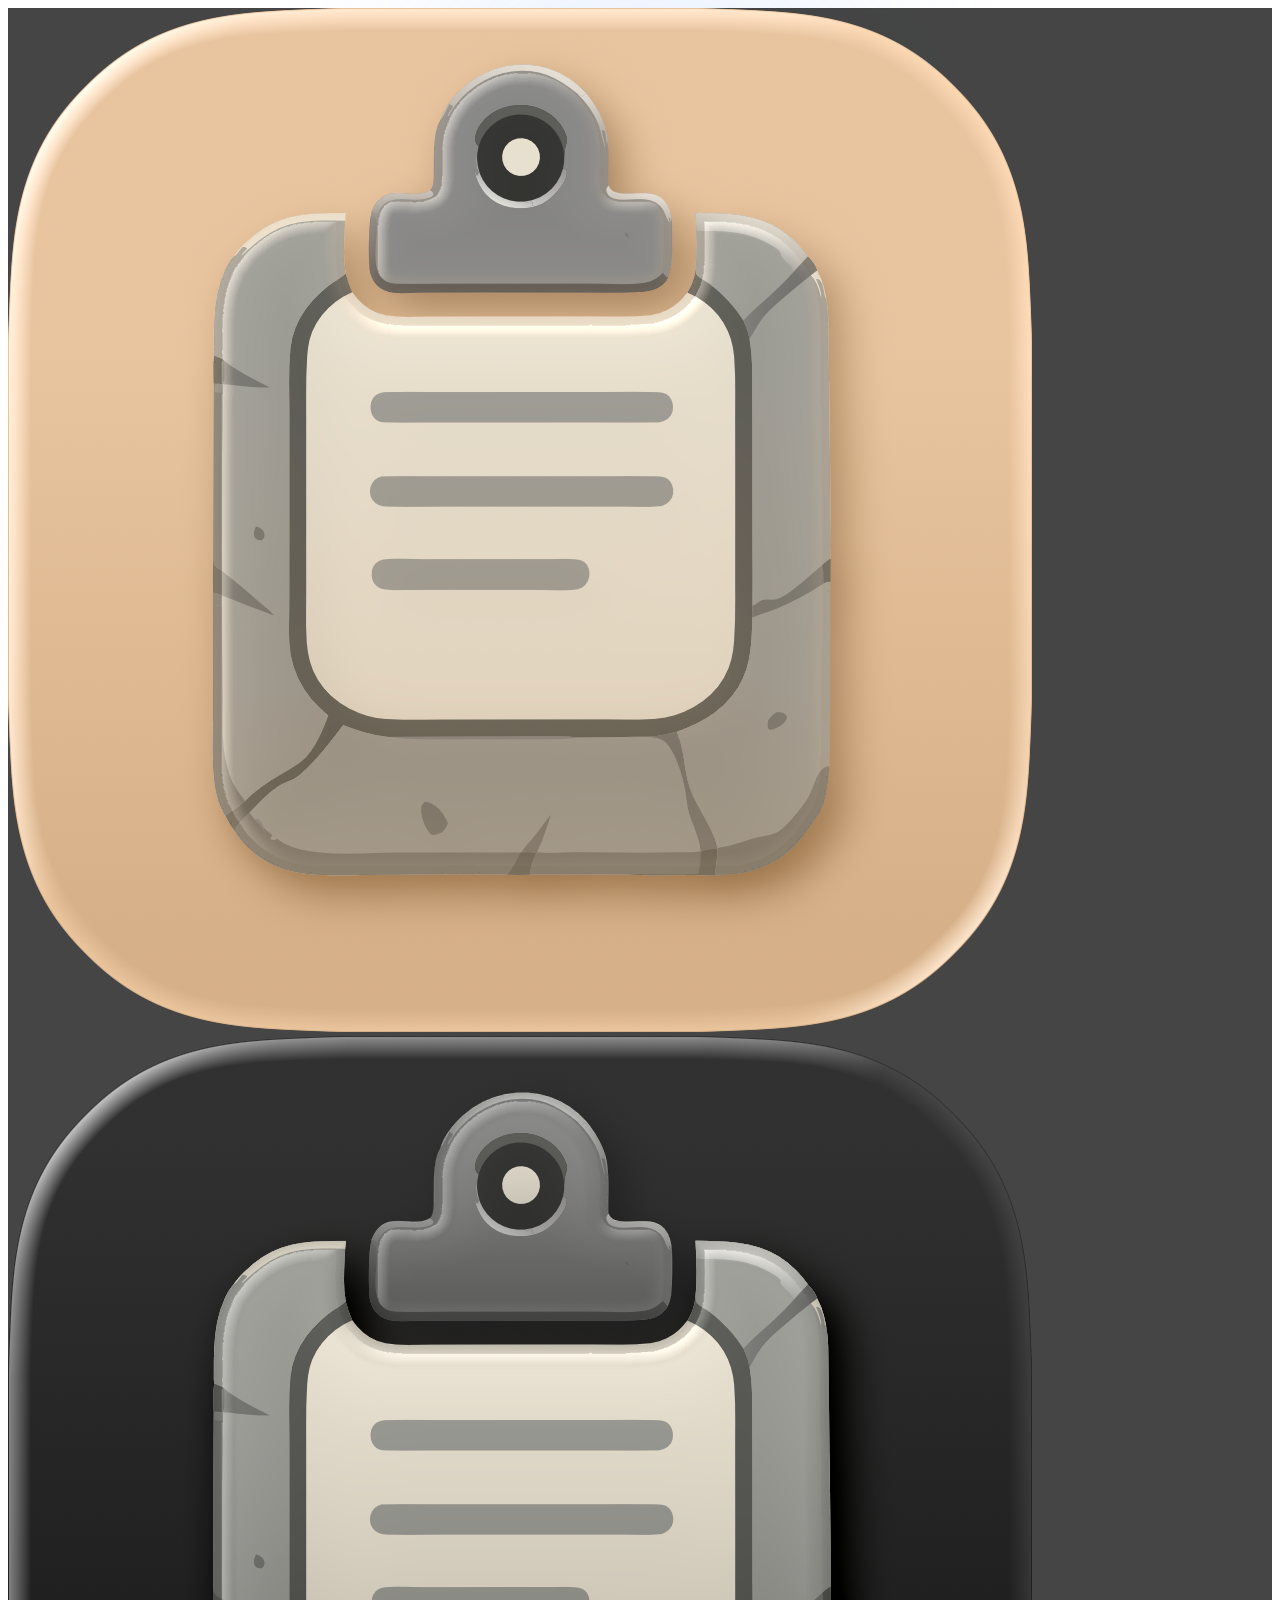
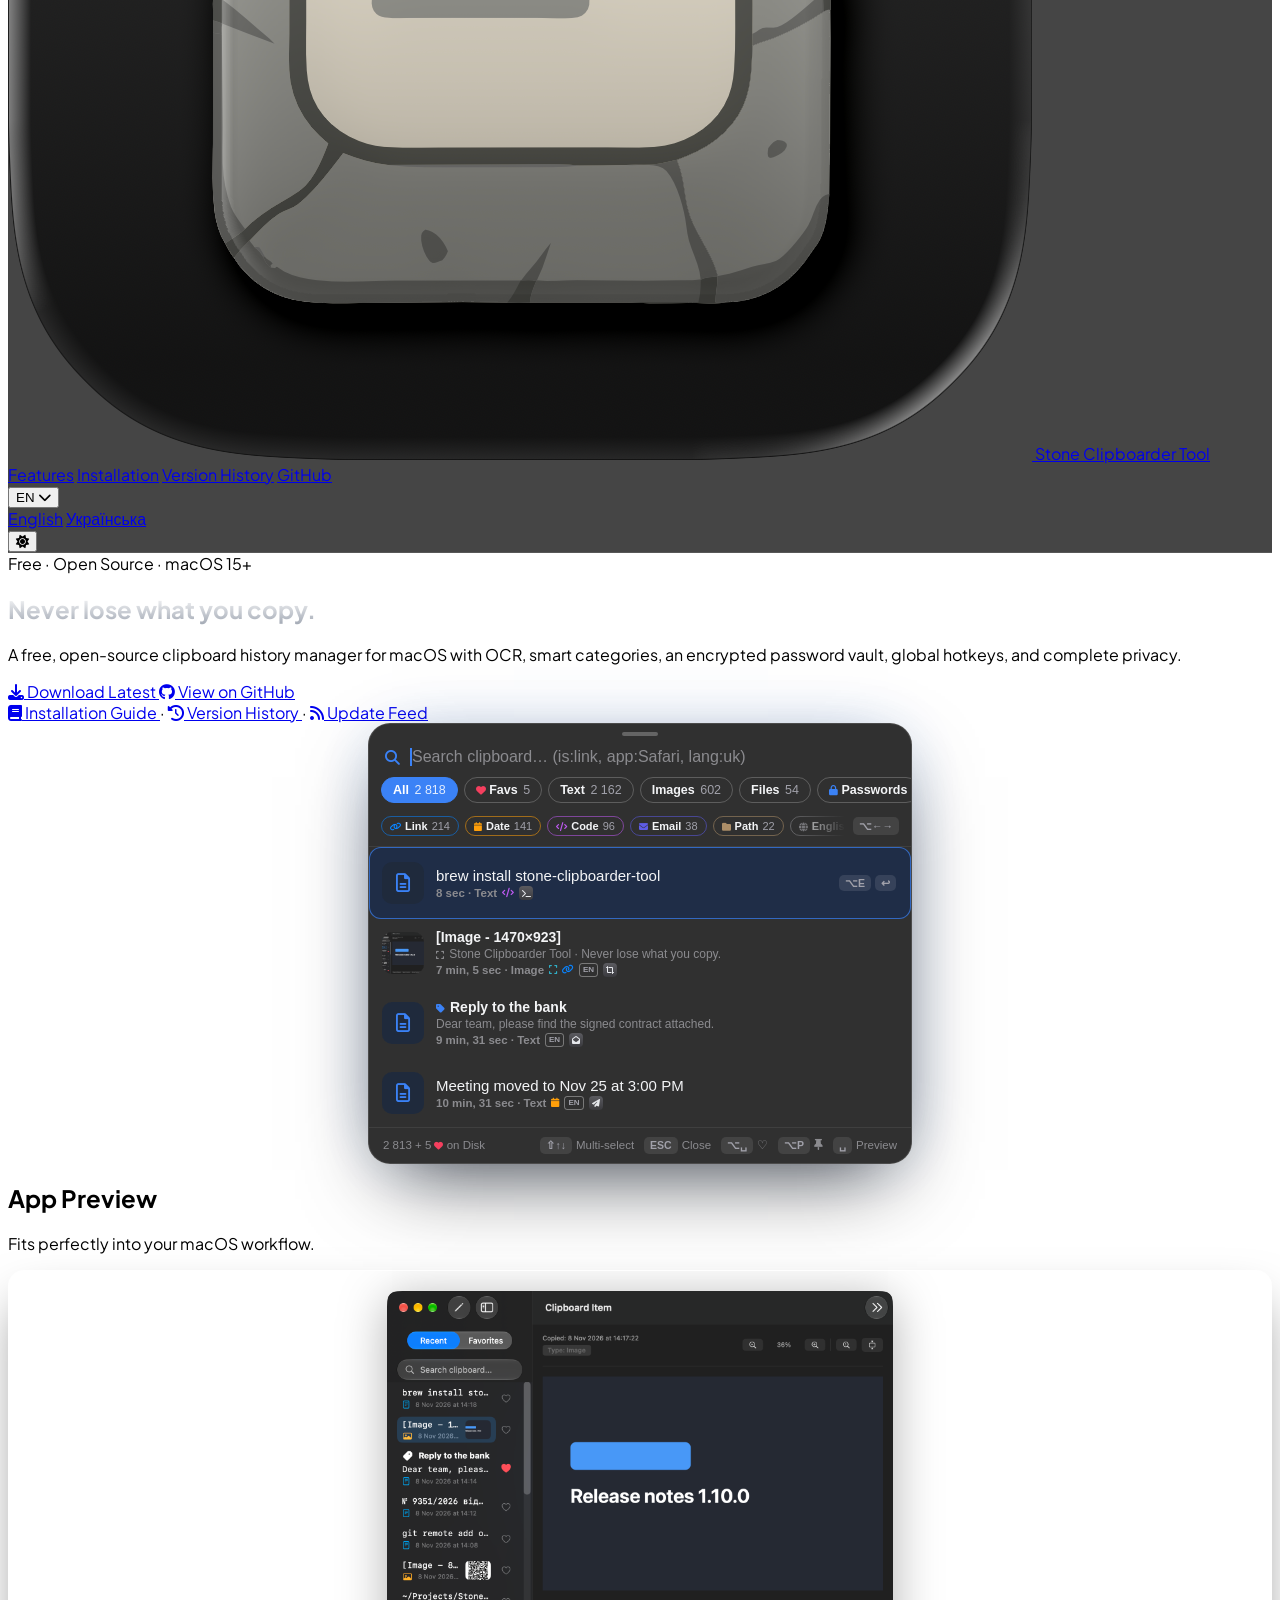
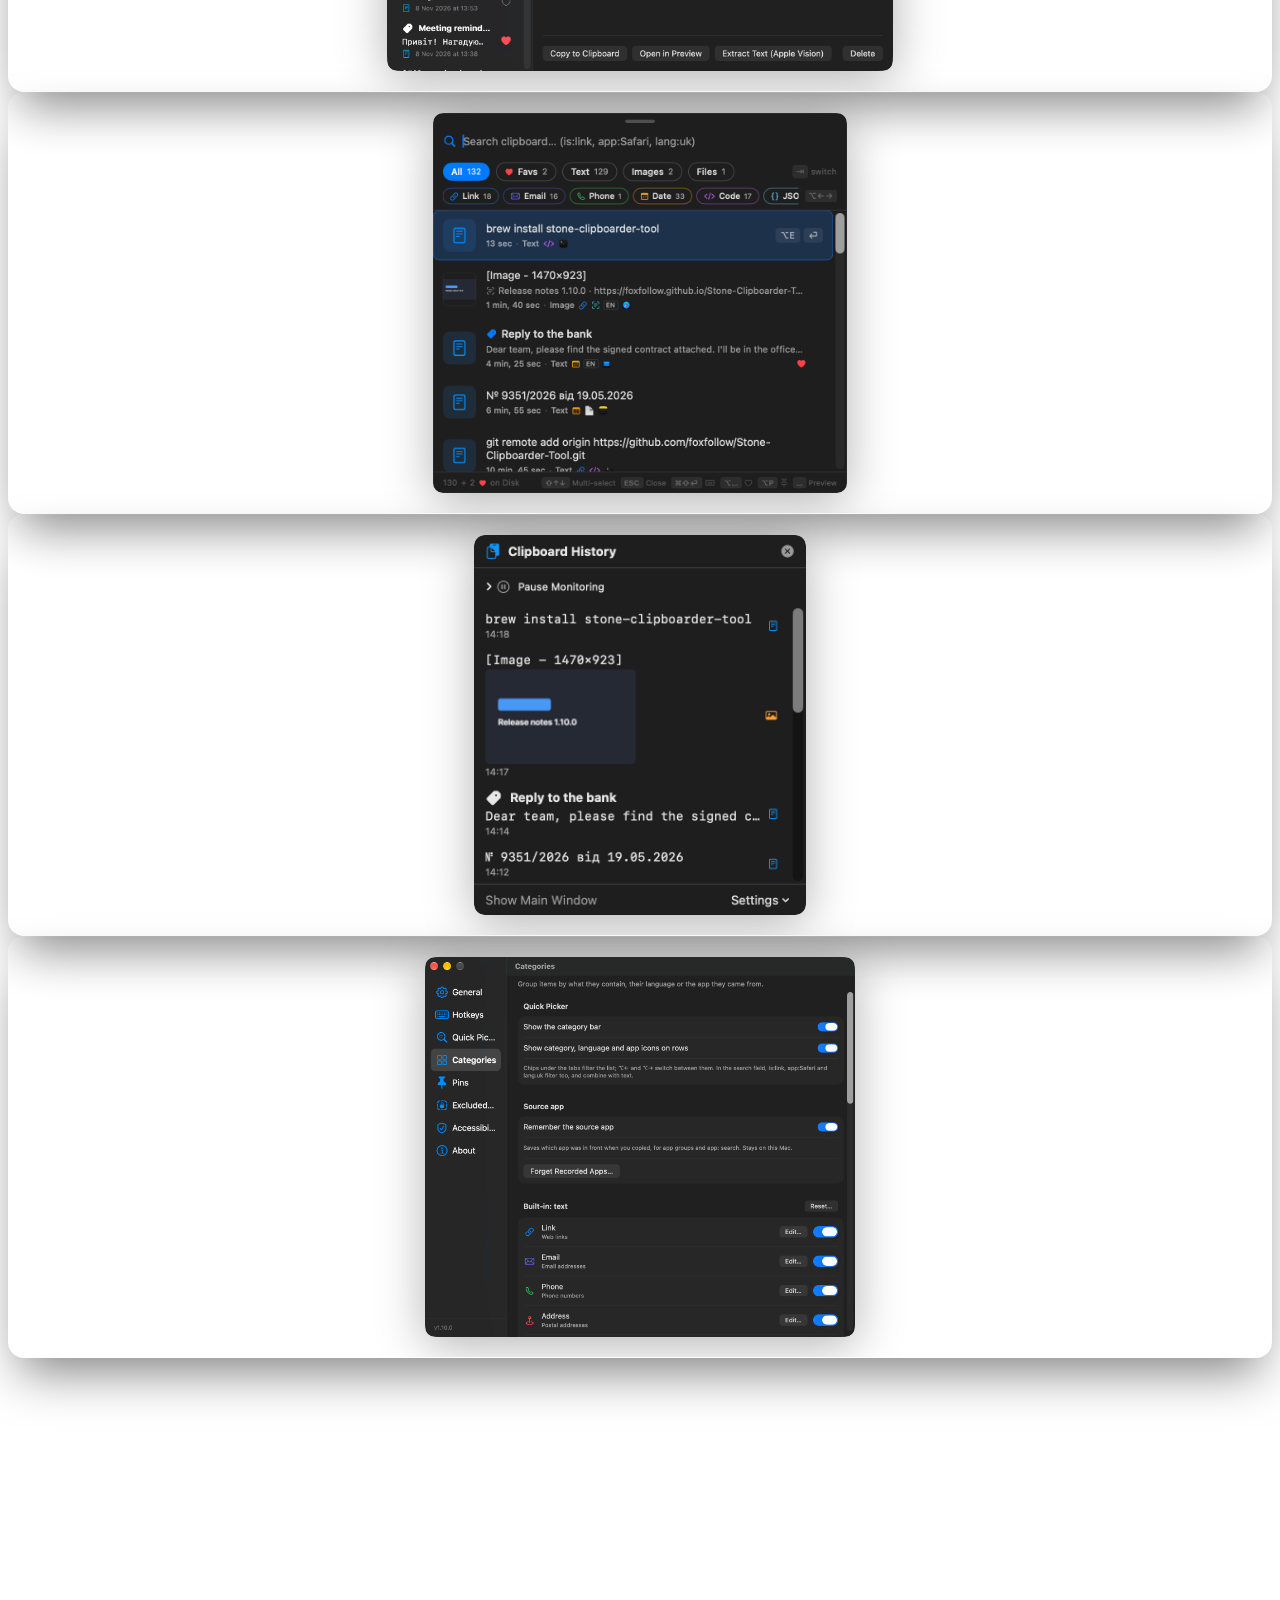
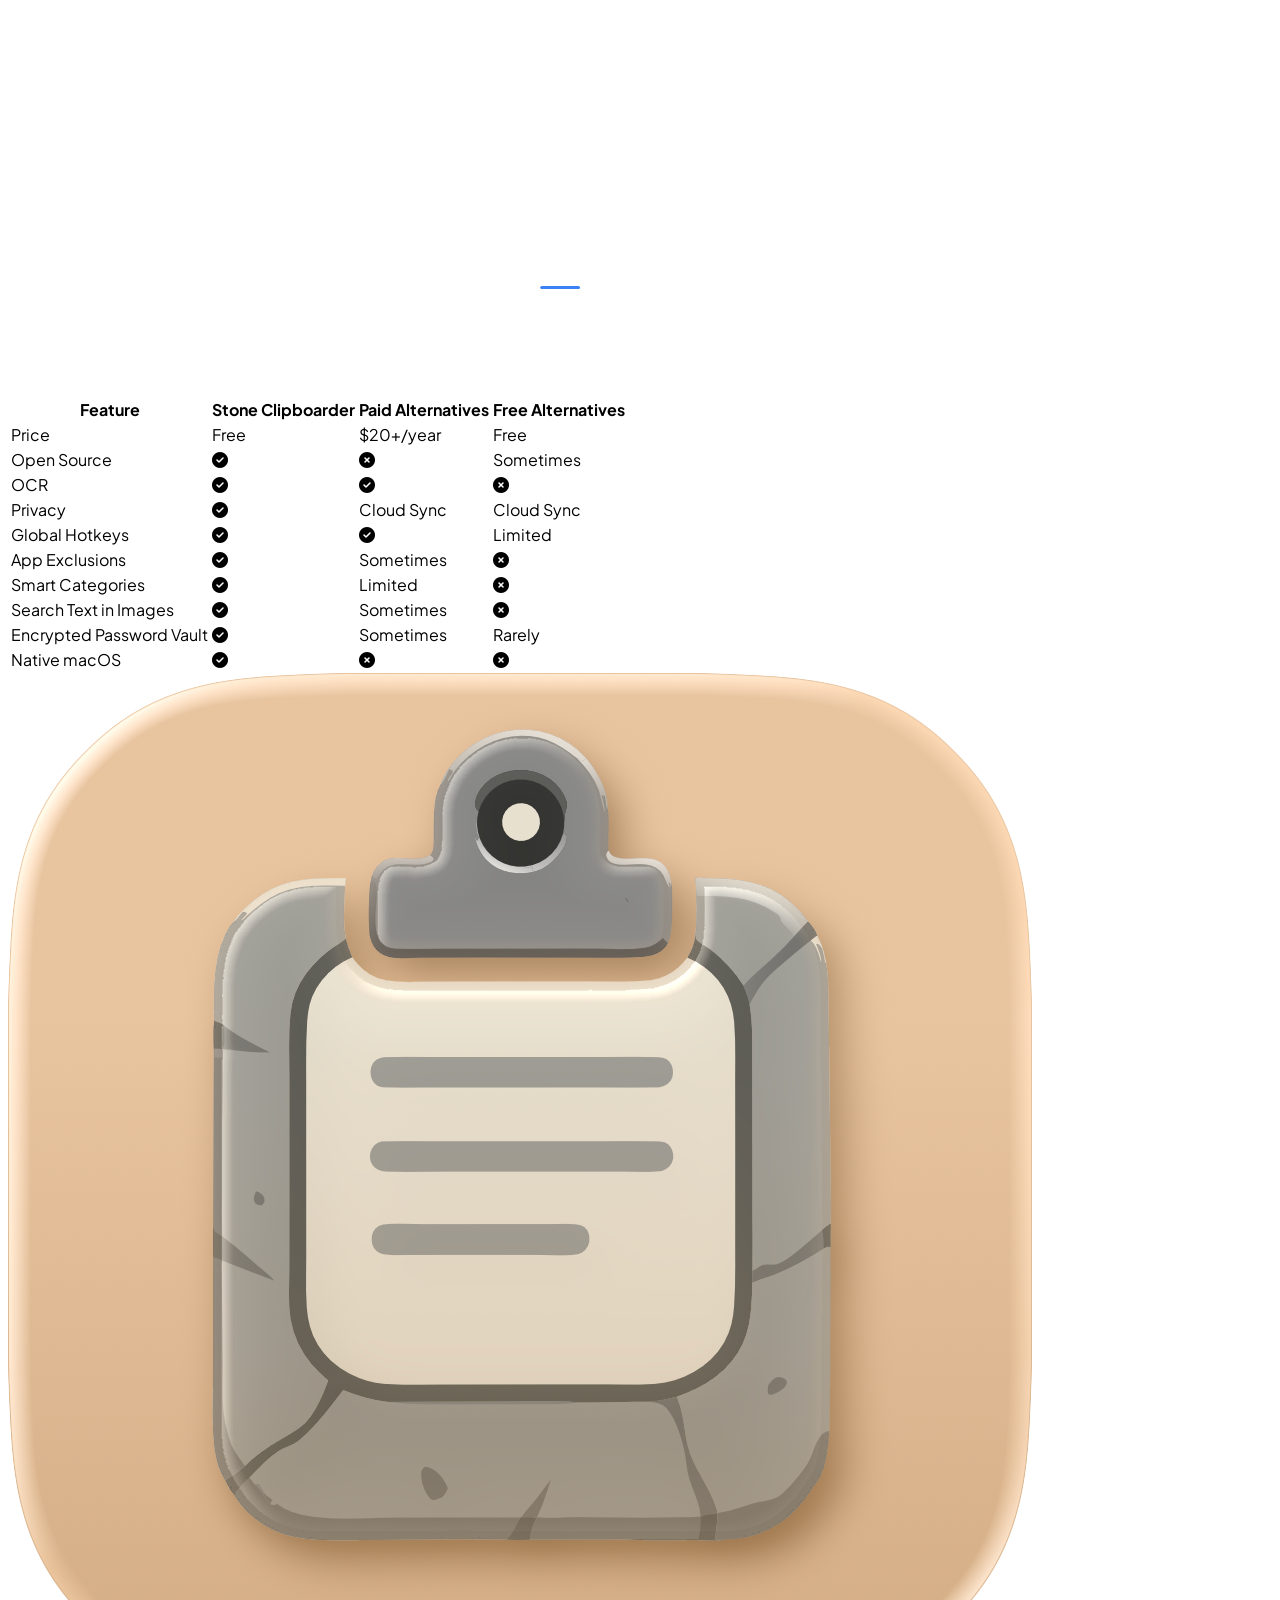
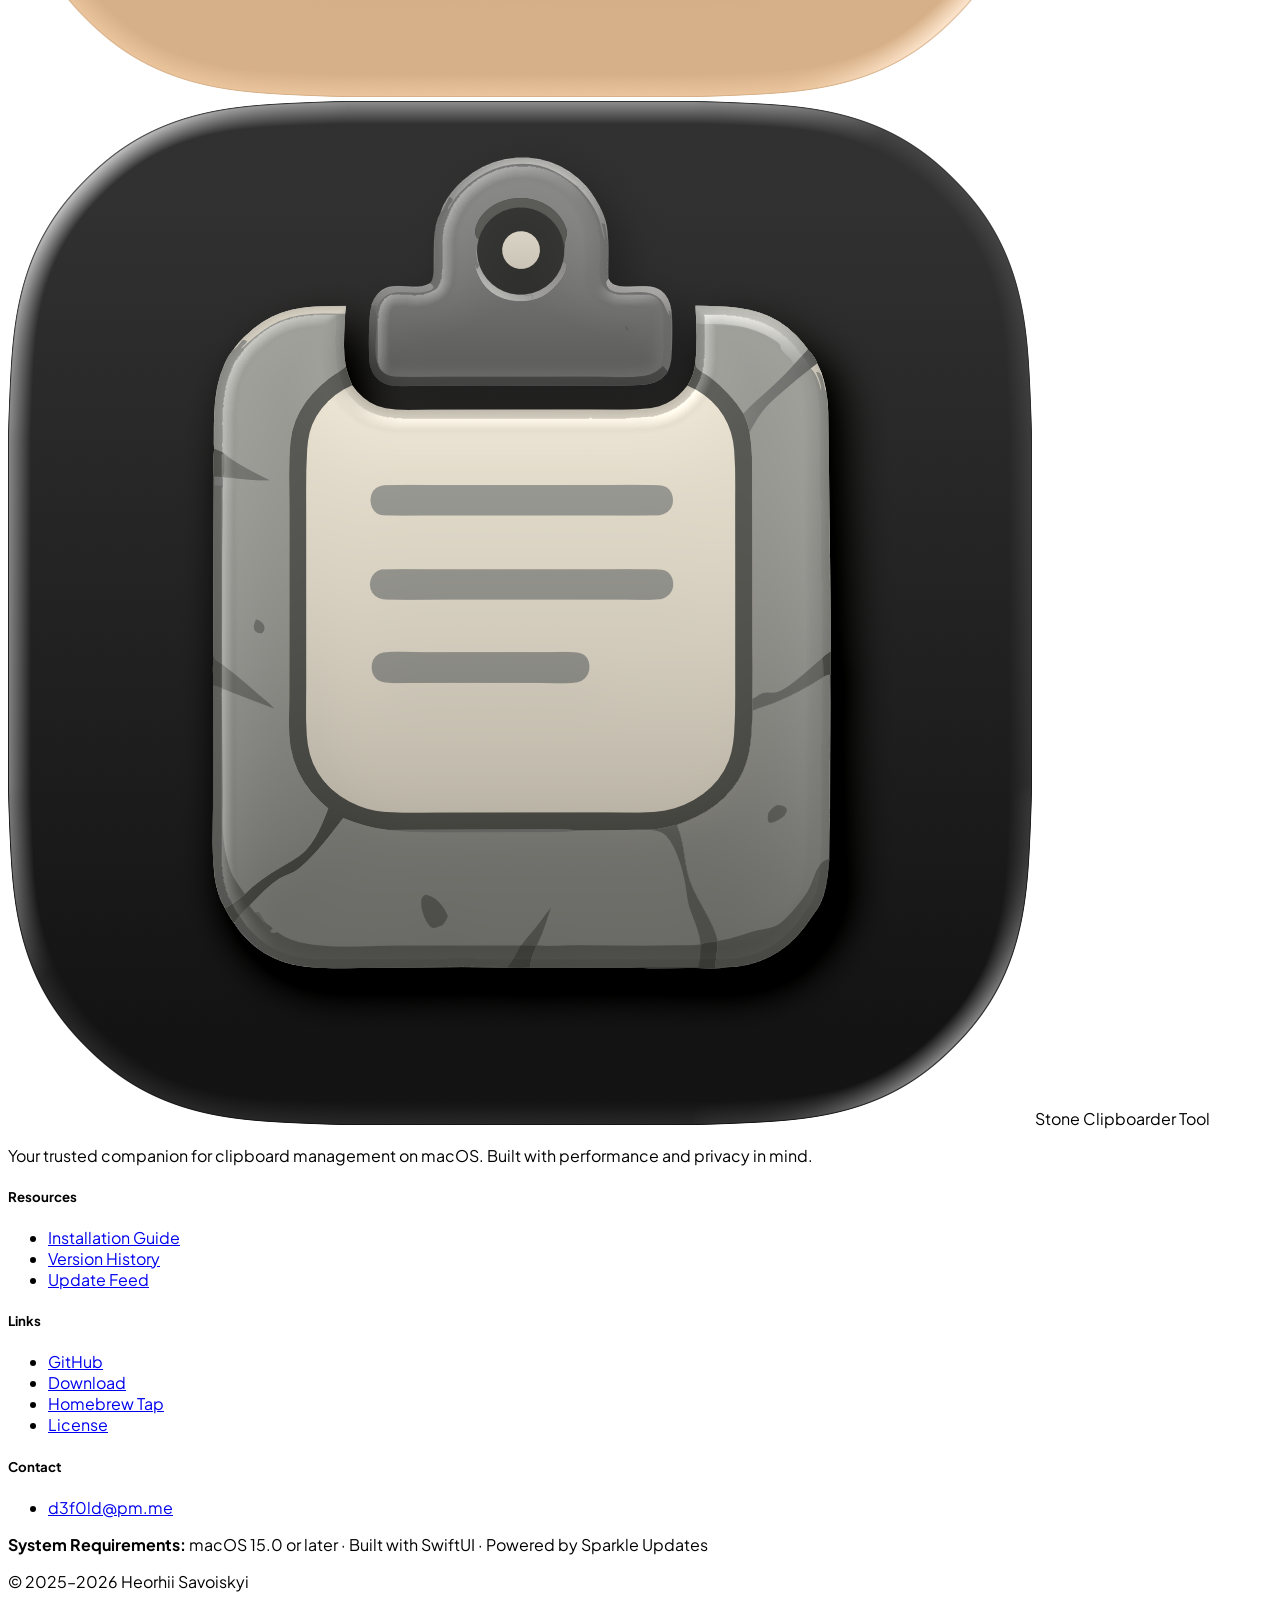
==== commit 28dd094b: "docs: Passwords on the landing page, README and Privacy Policy The hero's animated Quick Picker gets" ====
--- a/docs/index.html
+++ b/docs/index.html
@@ -338,12 +338,12 @@
         </section>
 
         <!-- Screenshot Showcase -->
-        <section class="max-w-7xl mx-auto px-4 mb-32" id="screenshots">
+        <section class="max-w-6xl mx-auto px-4 mb-32" id="screenshots">
             <div class="reveal text-center mb-12">
                 <h2 class="section-title text-3xl font-bold mb-4">App Preview</h2>
                 <p class="section-sub text-gray-400">Fits perfectly into your macOS workflow.</p>
             </div>
-            <div class="grid grid-cols-1 md:grid-cols-2 lg:grid-cols-5 gap-6 items-stretch">
+            <div class="grid grid-cols-1 md:grid-cols-2 lg:grid-cols-4 gap-6 items-stretch">
                 <div class="reveal">
                     <div class="screenshot-card h-full" onclick="openModal(this.querySelector('img'), 'Main Window')">
                         <img alt="Main Window" class="theme-image"
@@ -360,14 +360,6 @@
                             src="resources/index/sct-dark-quickpicker.png" />
                     </div>
                 </div>
-                <div class="reveal" style="transition-delay: 150ms">
-                    <div class="screenshot-card h-full" onclick="openModal(this.querySelector('img'), 'Passwords')">
-                        <img alt="Passwords" class="theme-image"
-                            data-light-src="resources/index/sct-light-passwords.png"
-                            data-dark-src="resources/index/sct-dark-passwords.png"
-                            src="resources/index/sct-dark-passwords.png" />
-                    </div>
-                </div>
                 <div class="reveal" style="transition-delay: 200ms">
                     <div class="screenshot-card h-full" onclick="openModal(this.querySelector('img'), 'Menu Bar')">
                         <img alt="Menu Bar" class="theme-image"
@@ -420,17 +412,6 @@
             </div>
             <div class="carousel-container reveal" id="featureCarousel">
                 <div class="carousel-track">
-                    <!-- Slide: Passwords (1.11.0) -->
-                    <div class="carousel-slide">
-                        <div class="card-gradient feat-card p-8 rounded-2xl h-full">
-                            <div class="mb-6"><i class="fa-solid fa-key text-3xl text-amber-400"></i></div>
-                            <h4 class="text-xl font-bold mb-3">
-                                Passwords
-                                <span class="text-[10px] align-middle ml-1 px-1.5 py-0.5 rounded bg-blue-500/20 text-blue-300">v1.11.0</span>
-                            </h4>
-                            <p class="text-gray-400 leading-relaxed text-sm">Move a password, key file or QR code out of your history into an encrypted vault on your Mac. Touch ID or your own password unlocks it, it locks with the screen, and pasting clears the clipboard after 30 seconds.</p>
-                        </div>
-                    </div>
                     <!-- Slide: Pinned Windows (1.6.0) -->
                     <div class="carousel-slide">
                         <div class="card-gradient feat-card p-8 rounded-2xl h-full">
--- a/docs/resources/motion.css
+++ b/docs/resources/motion.css
@@ -121,6 +121,7 @@
 }
 .qp-chip b { font-weight: 500; color: #a1a1aa; margin-left: 2px; font-variant-numeric: tabular-nums; }
 .qp-chip i { color: #f43f5e; font-size: 10px; }
+.qp-chip.qp-vault i { color: #3b82f6; }
 .qp-chip.on { background: #3b82f6; border-color: #3b82f6; color: #fff; }
 .qp-chip.on b { color: rgba(255, 255, 255, 0.85); }
 .qp-chip.bump b, .qp-cat.bump b { display: inline-block; animation: countBump 0.6s var(--ease-spring); }
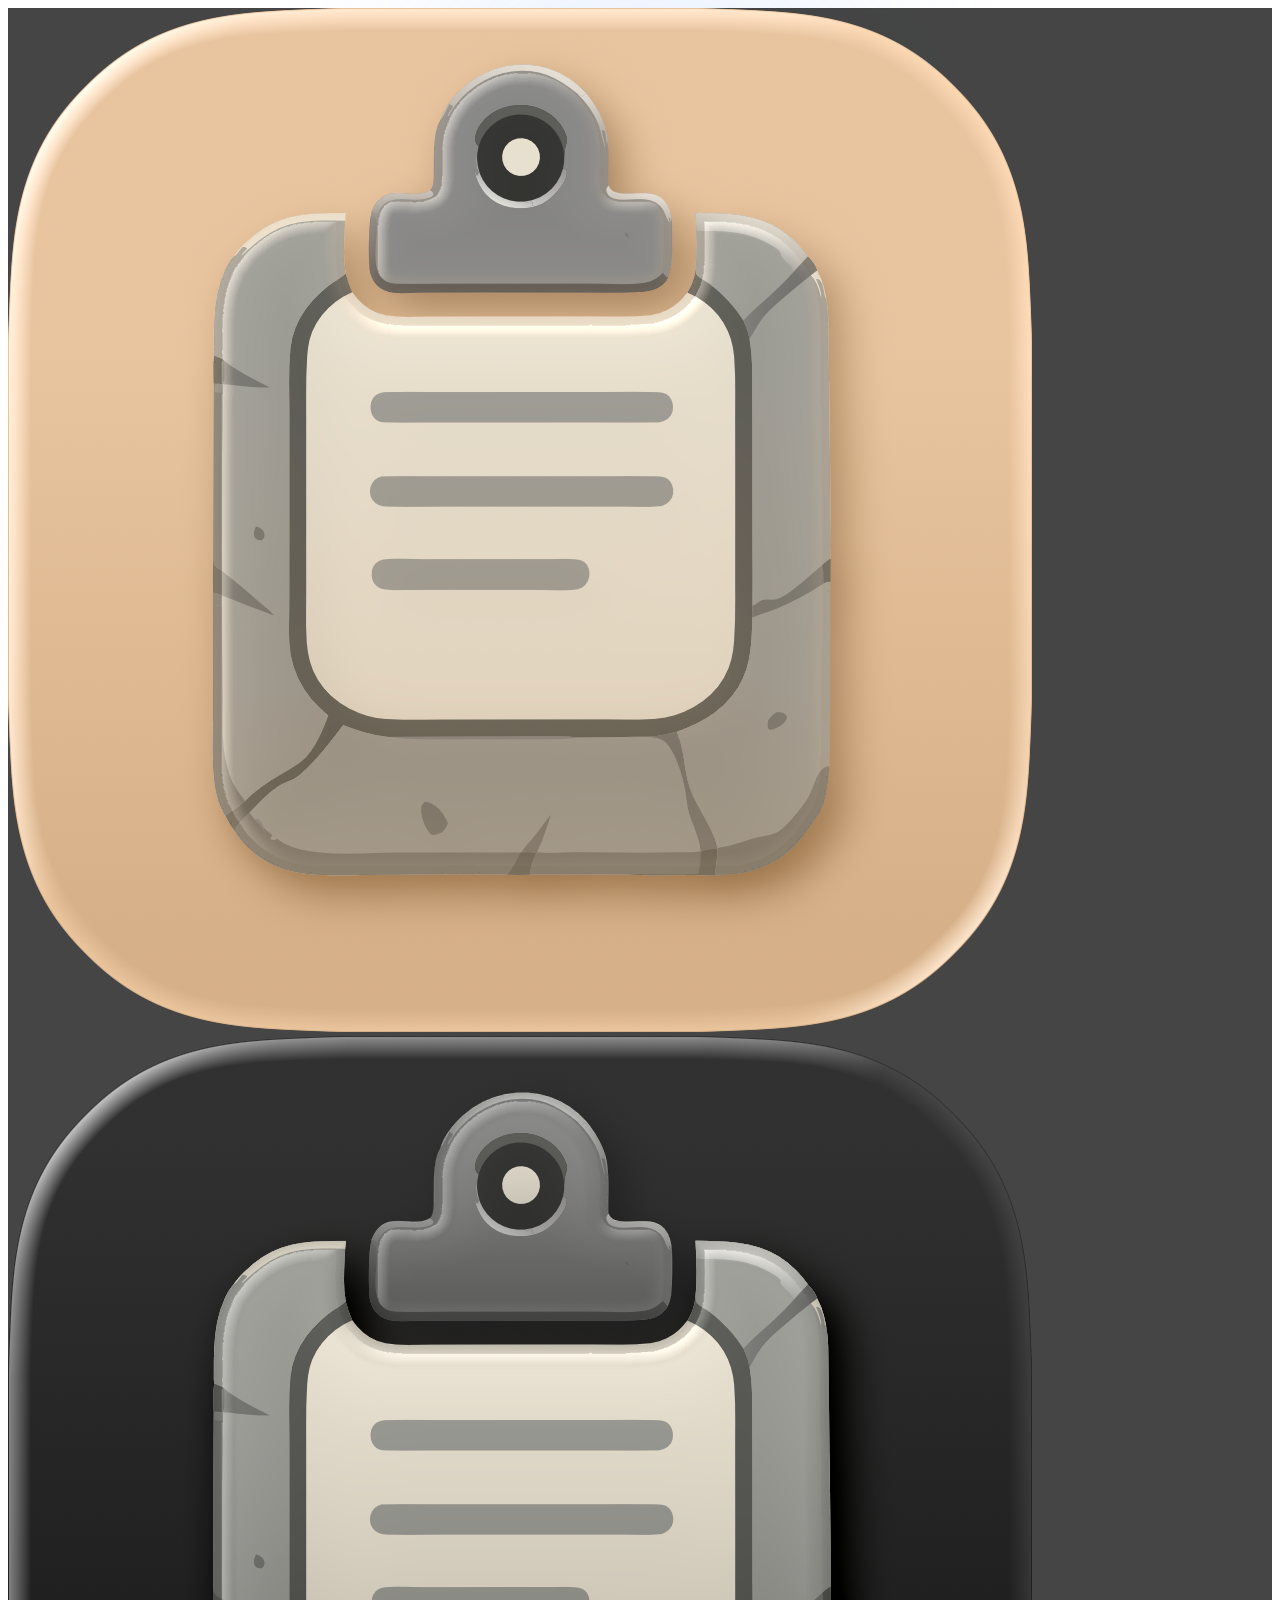
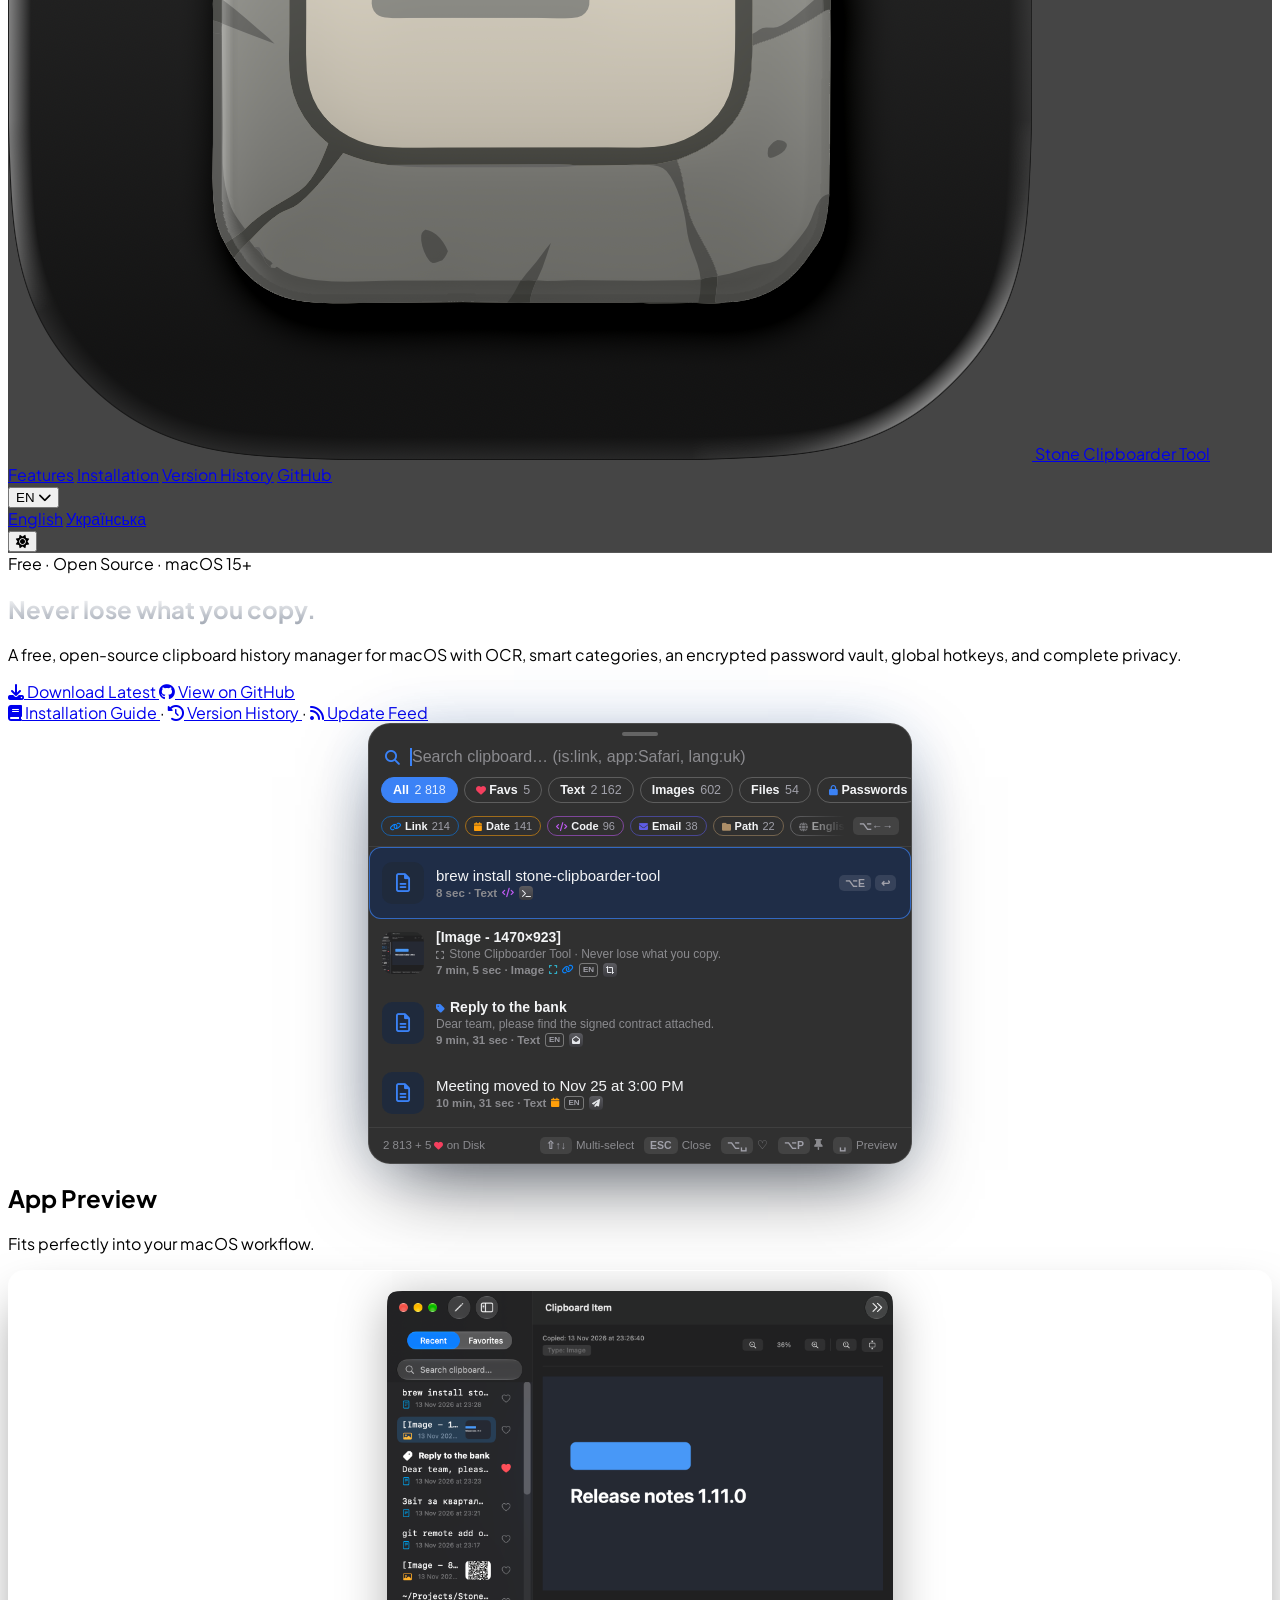
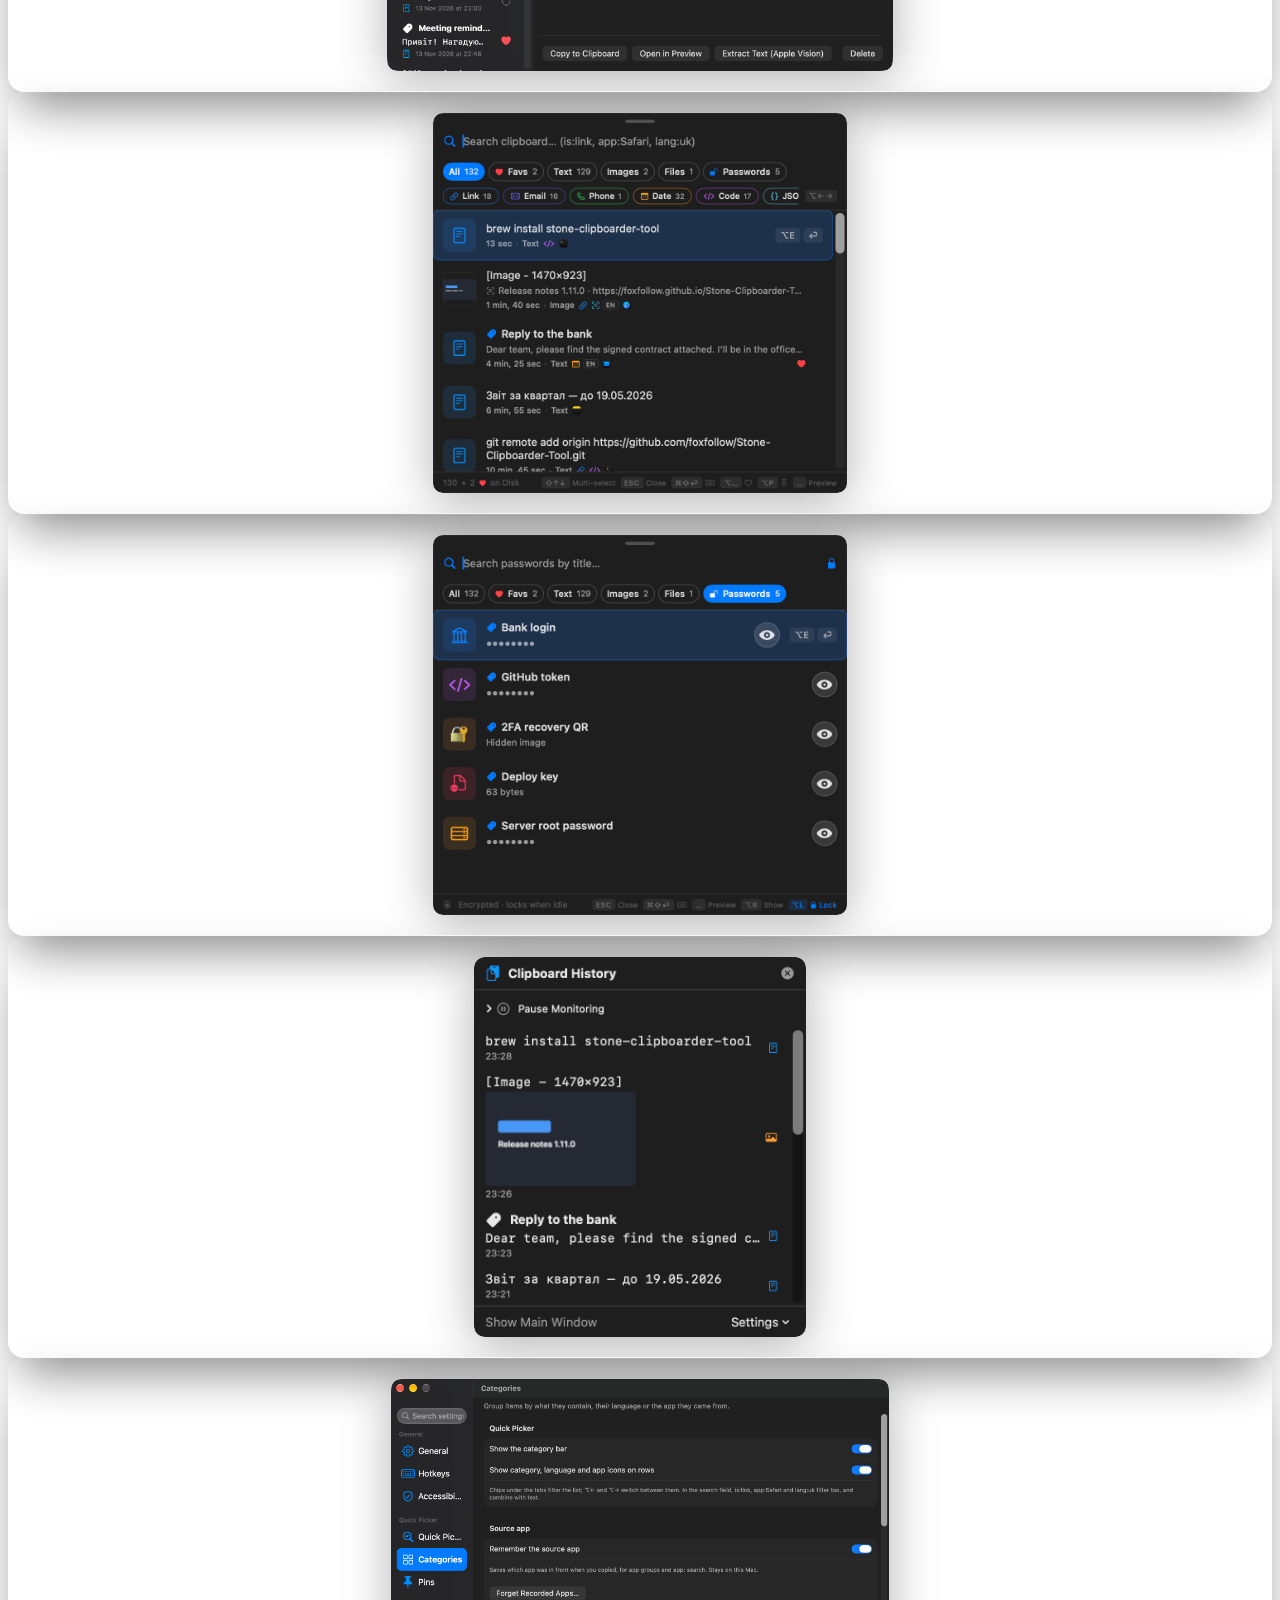
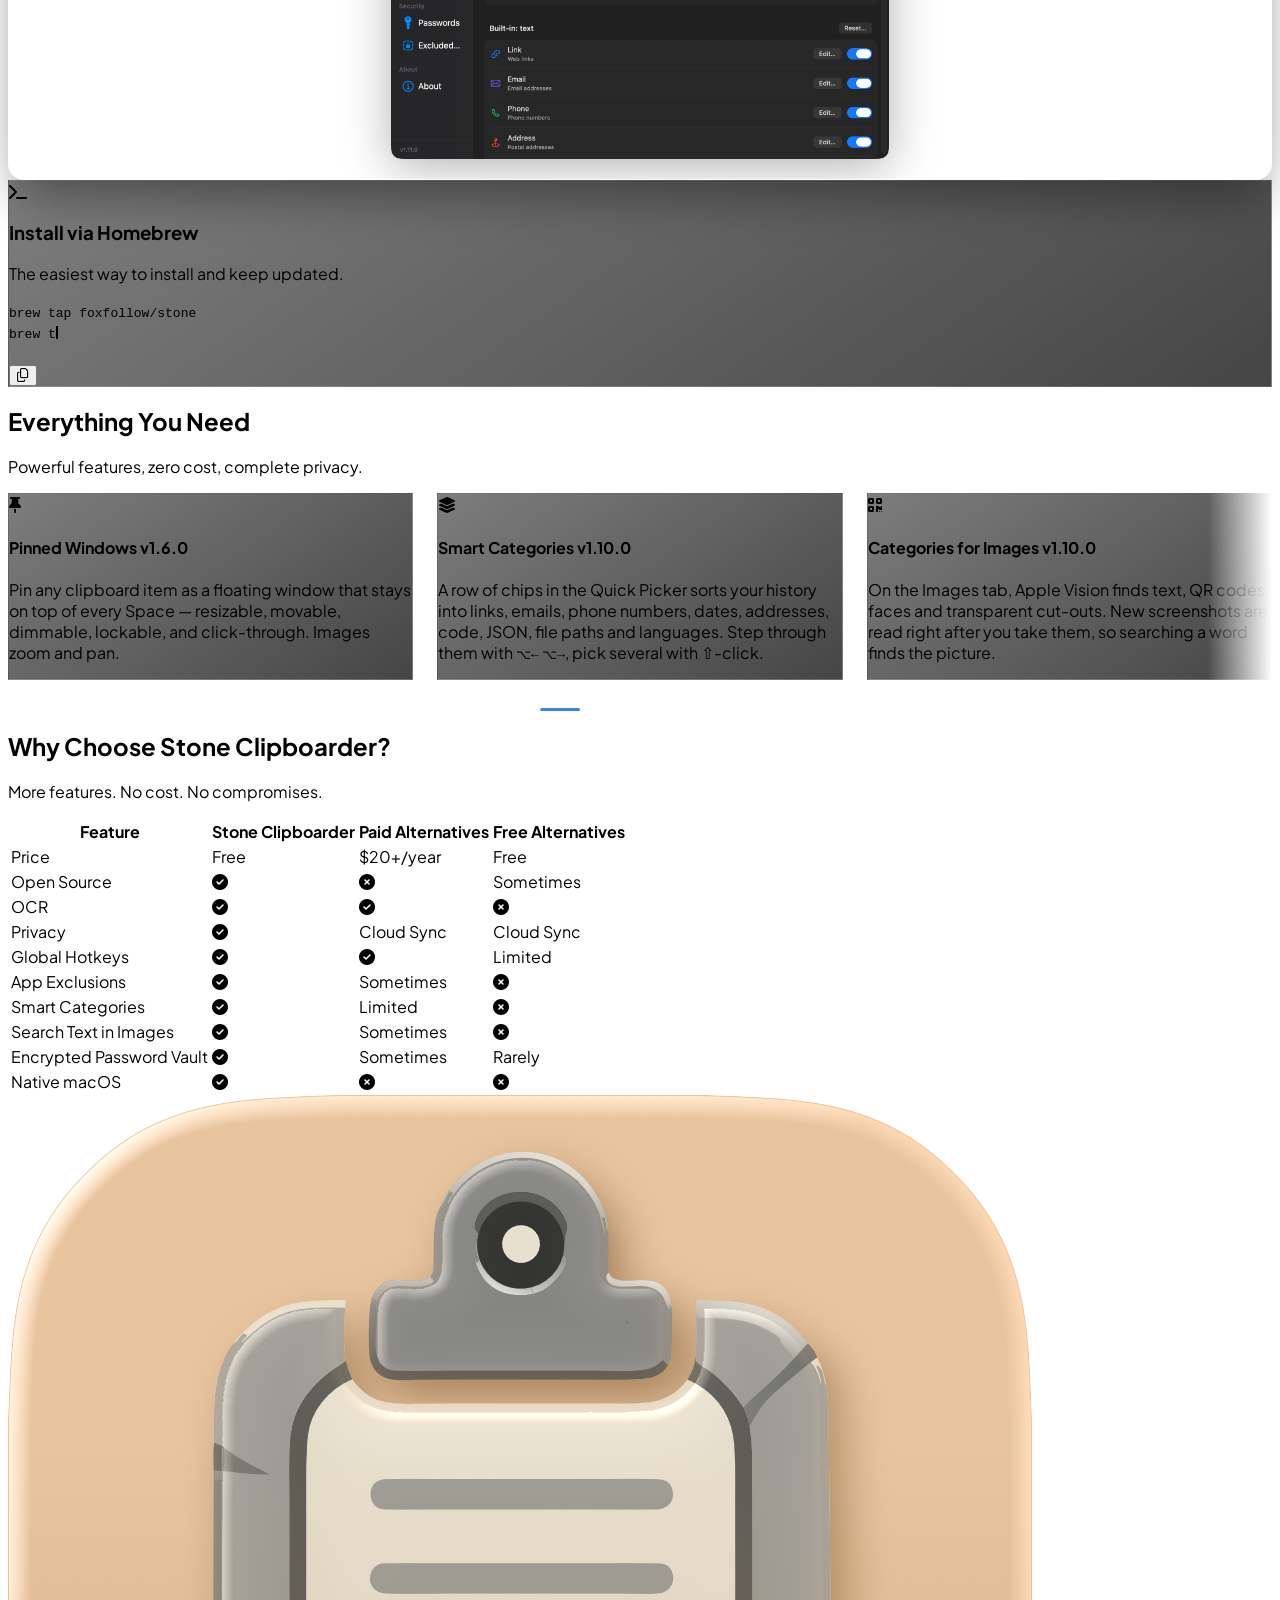
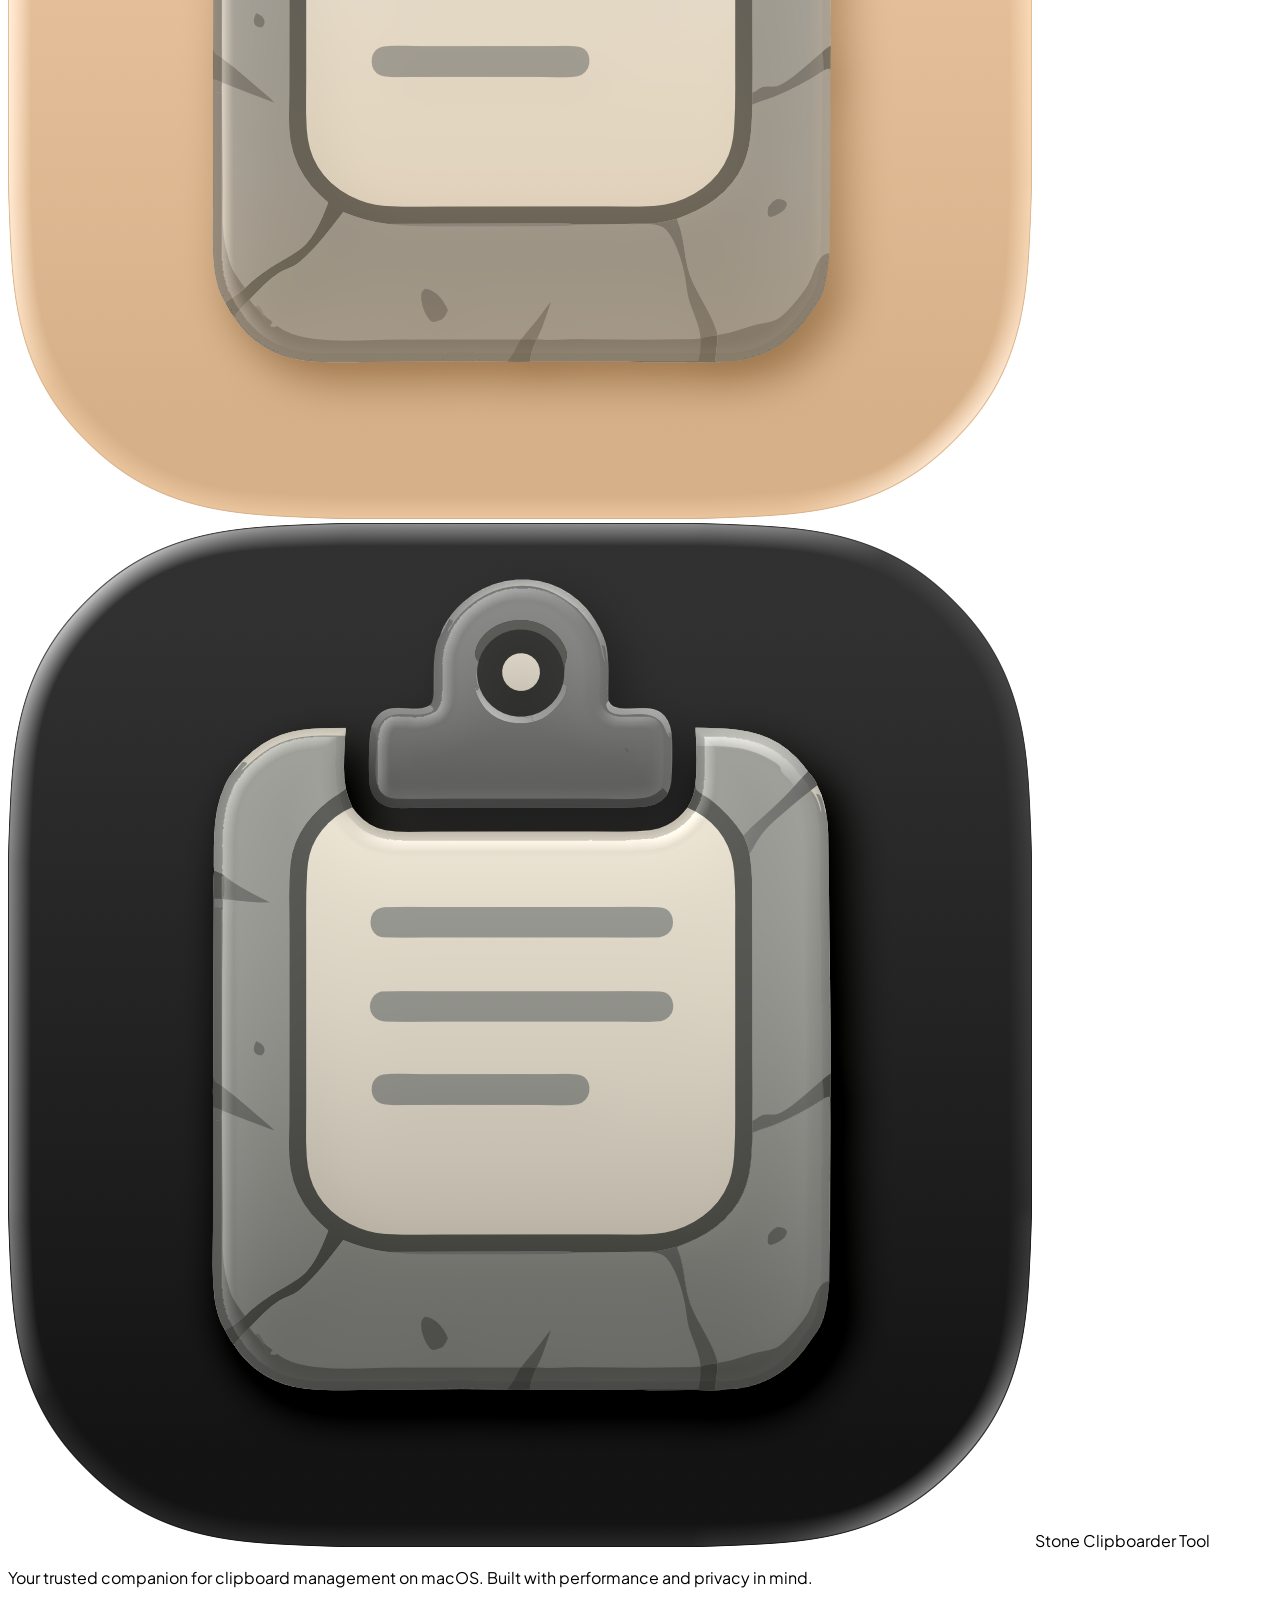
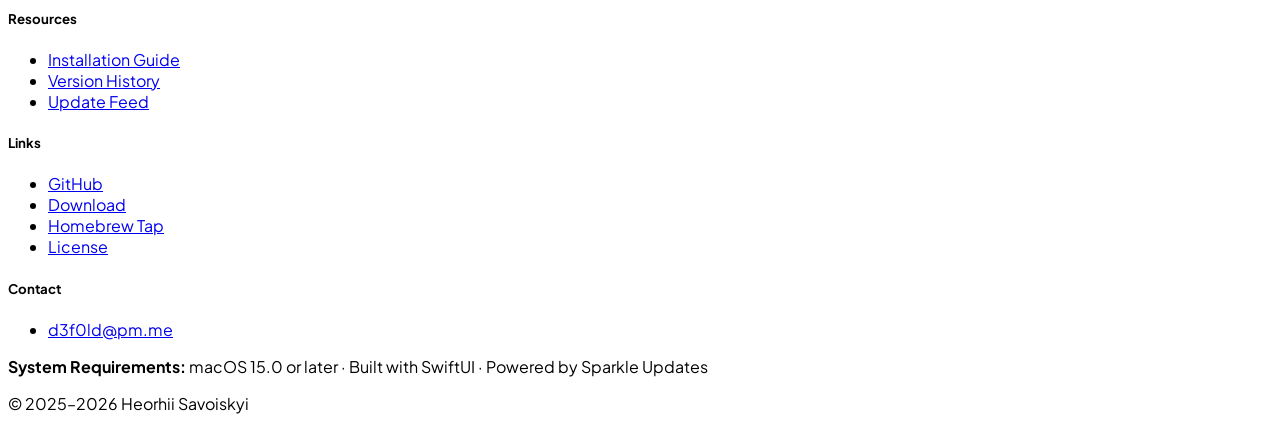
==== commit e27dd81e: "docs: new App Preview screenshots with a Passwords card Re-rendered with `make screenshots` from the" ====
--- a/docs/index.html
+++ b/docs/index.html
@@ -338,12 +338,12 @@
         </section>
 
         <!-- Screenshot Showcase -->
-        <section class="max-w-6xl mx-auto px-4 mb-32" id="screenshots">
+        <section class="max-w-7xl mx-auto px-4 mb-32" id="screenshots">
             <div class="reveal text-center mb-12">
                 <h2 class="section-title text-3xl font-bold mb-4">App Preview</h2>
                 <p class="section-sub text-gray-400">Fits perfectly into your macOS workflow.</p>
             </div>
-            <div class="grid grid-cols-1 md:grid-cols-2 lg:grid-cols-4 gap-6 items-stretch">
+            <div class="grid grid-cols-1 md:grid-cols-2 lg:grid-cols-5 gap-6 items-stretch">
                 <div class="reveal">
                     <div class="screenshot-card h-full" onclick="openModal(this.querySelector('img'), 'Main Window')">
                         <img alt="Main Window" class="theme-image"
@@ -358,6 +358,14 @@
                             data-light-src="resources/index/sct-light-quickpicker.png"
                             data-dark-src="resources/index/sct-dark-quickpicker.png"
                             src="resources/index/sct-dark-quickpicker.png" />
+                    </div>
+                </div>
+                <div class="reveal" style="transition-delay: 150ms">
+                    <div class="screenshot-card h-full" onclick="openModal(this.querySelector('img'), 'Passwords')">
+                        <img alt="Passwords" class="theme-image"
+                            data-light-src="resources/index/sct-light-passwords.png"
+                            data-dark-src="resources/index/sct-dark-passwords.png"
+                            src="resources/index/sct-dark-passwords.png" />
                     </div>
                 </div>
                 <div class="reveal" style="transition-delay: 200ms">
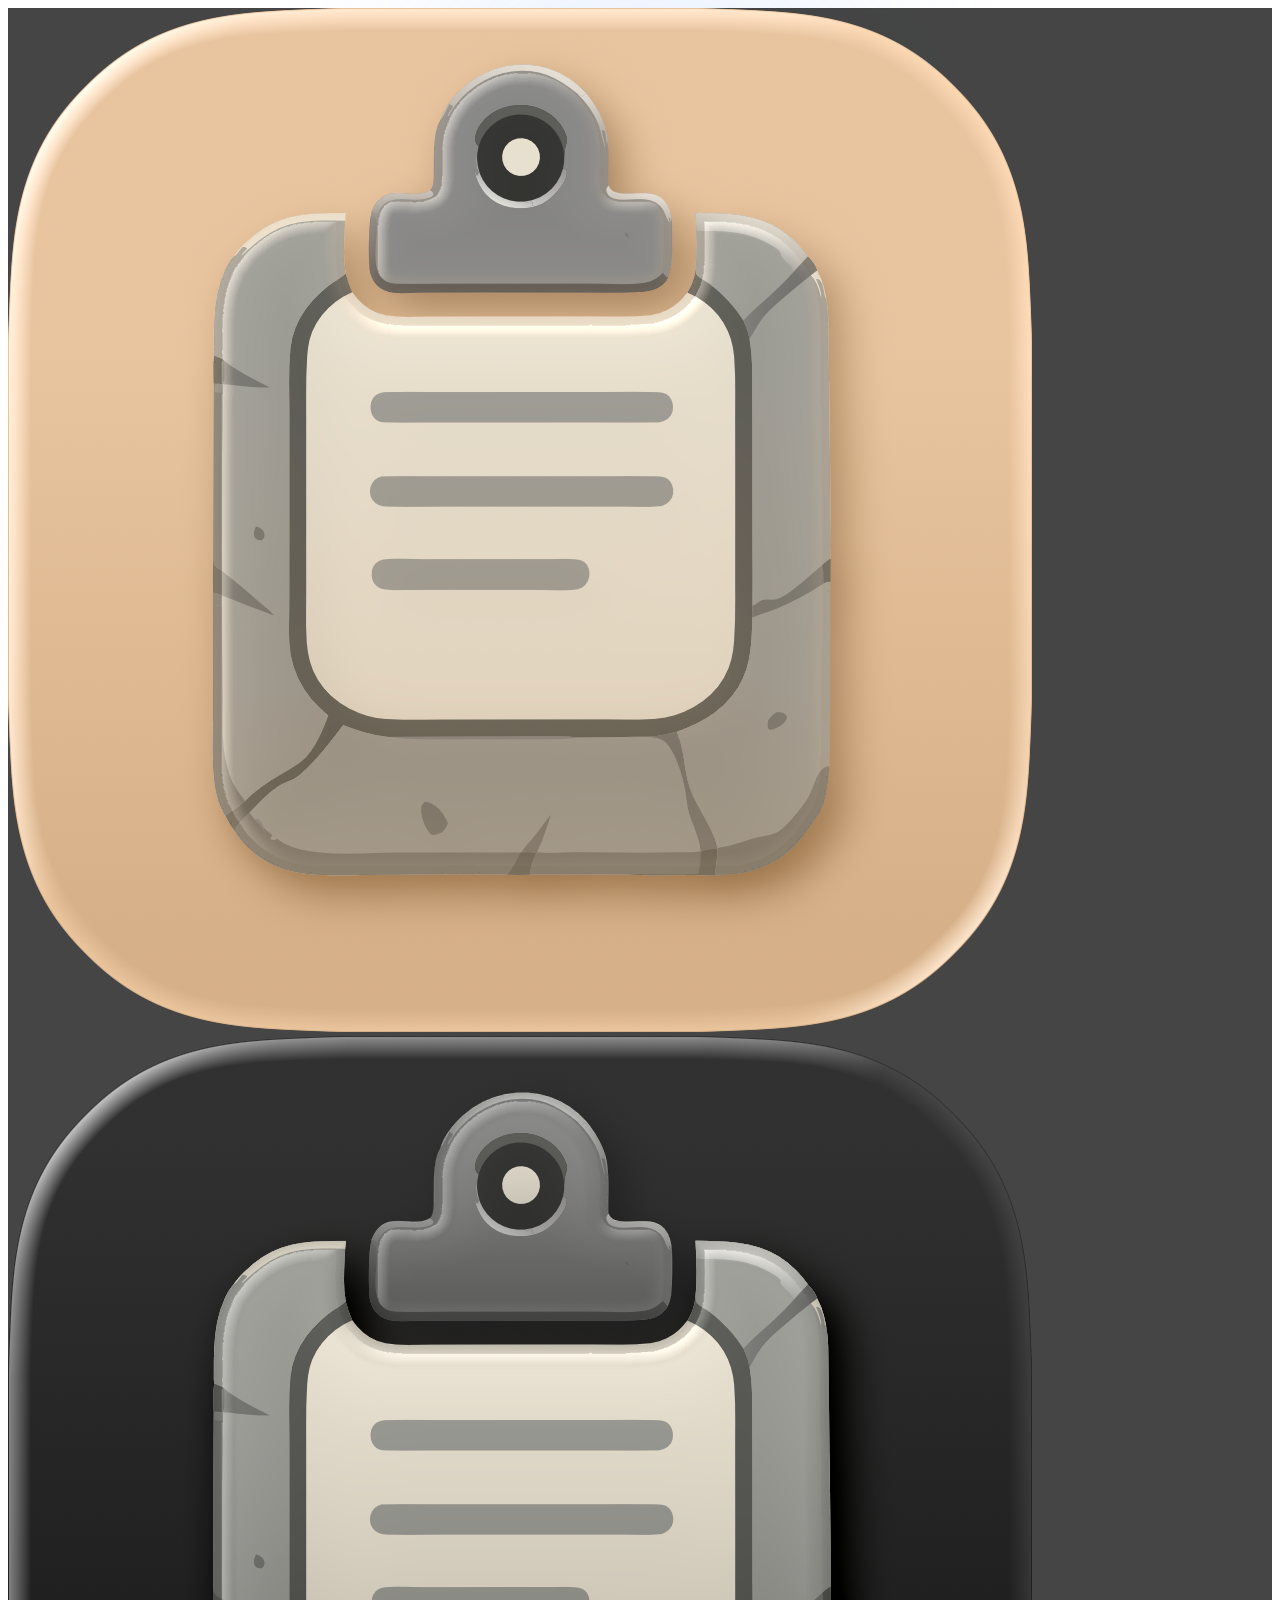
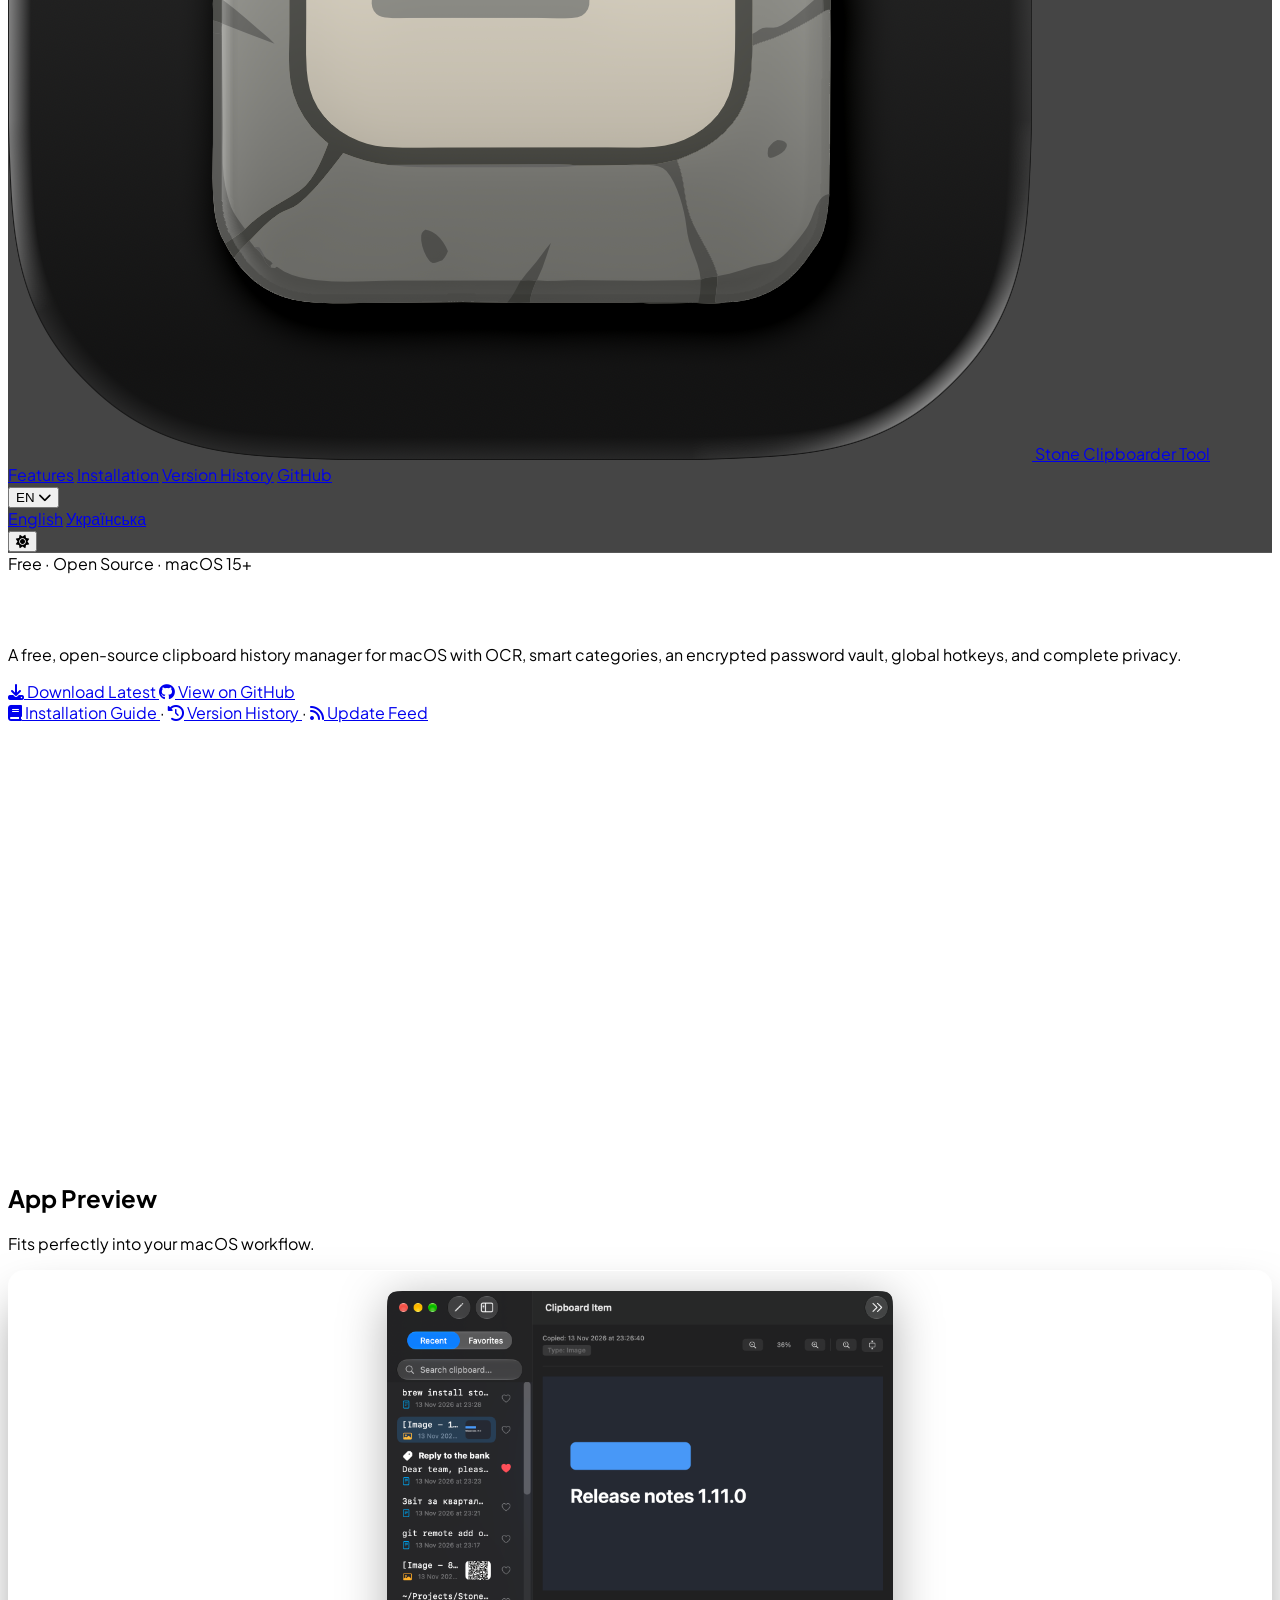
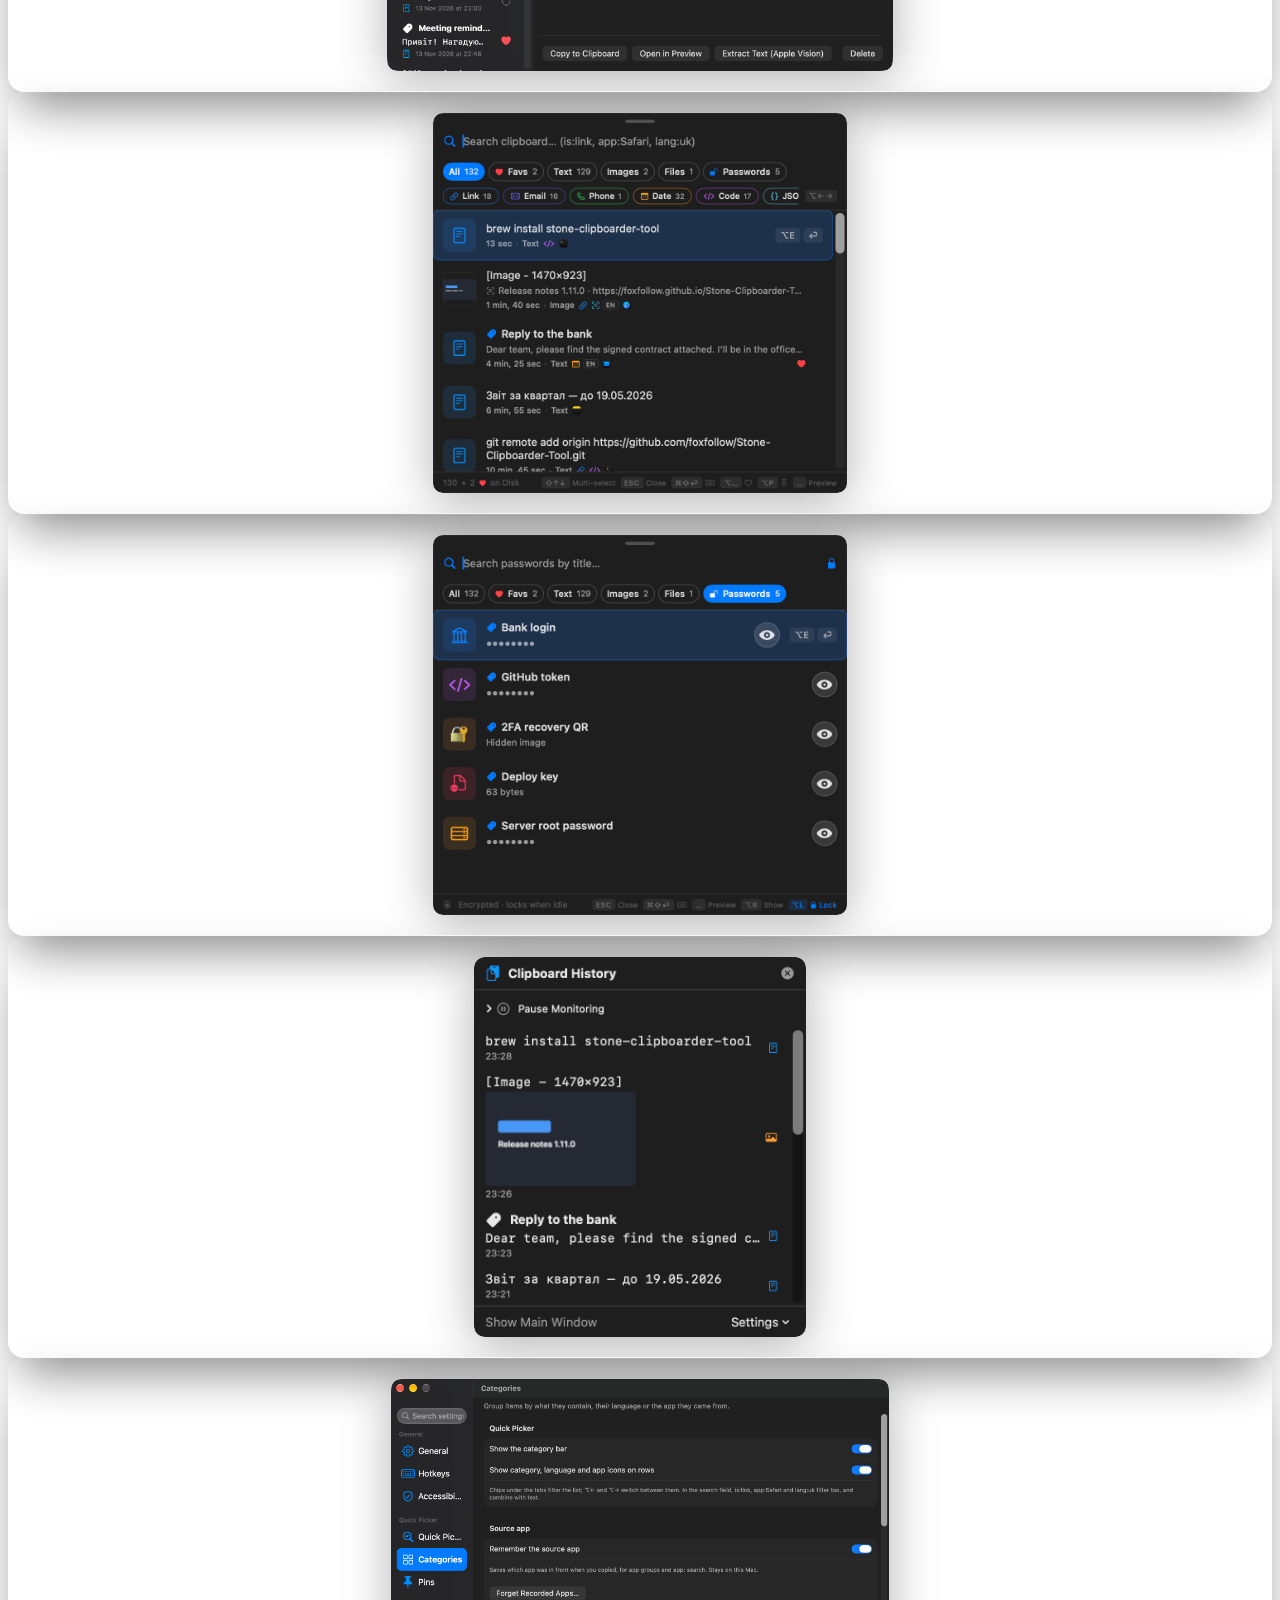
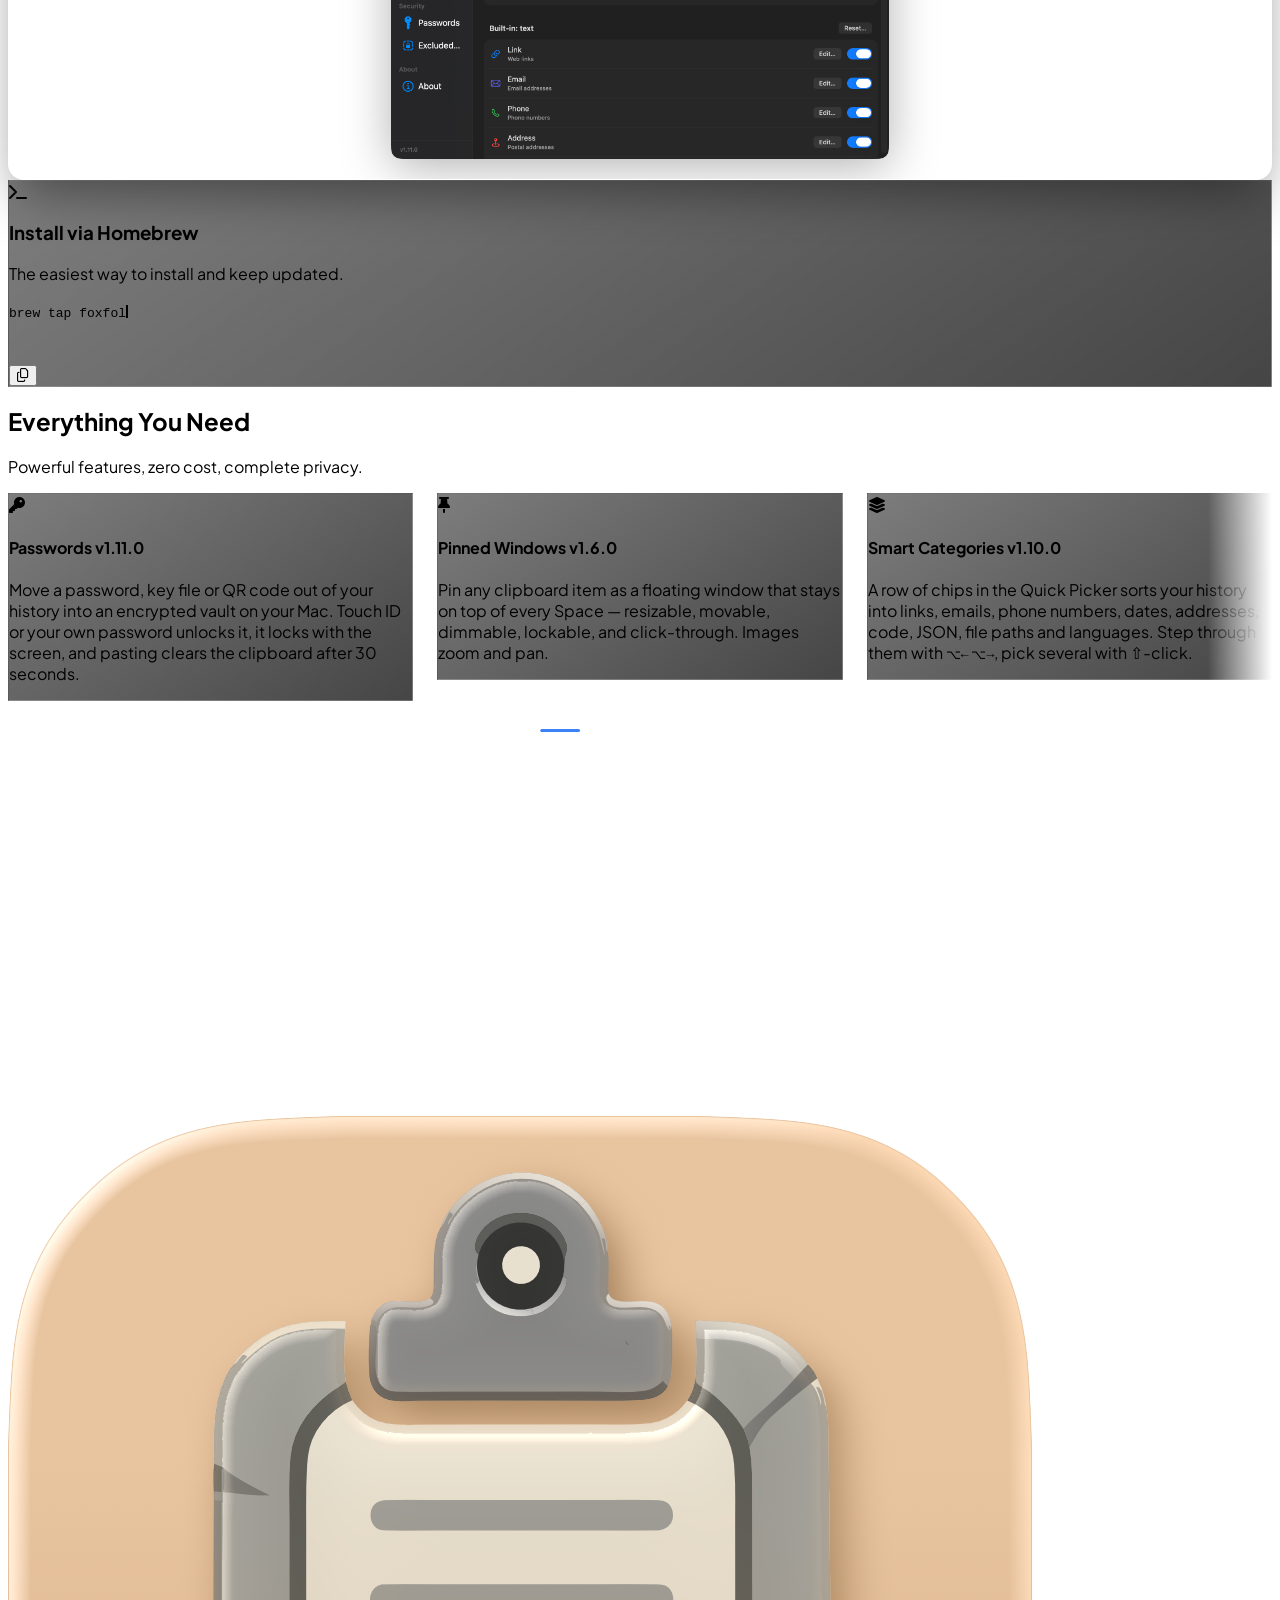
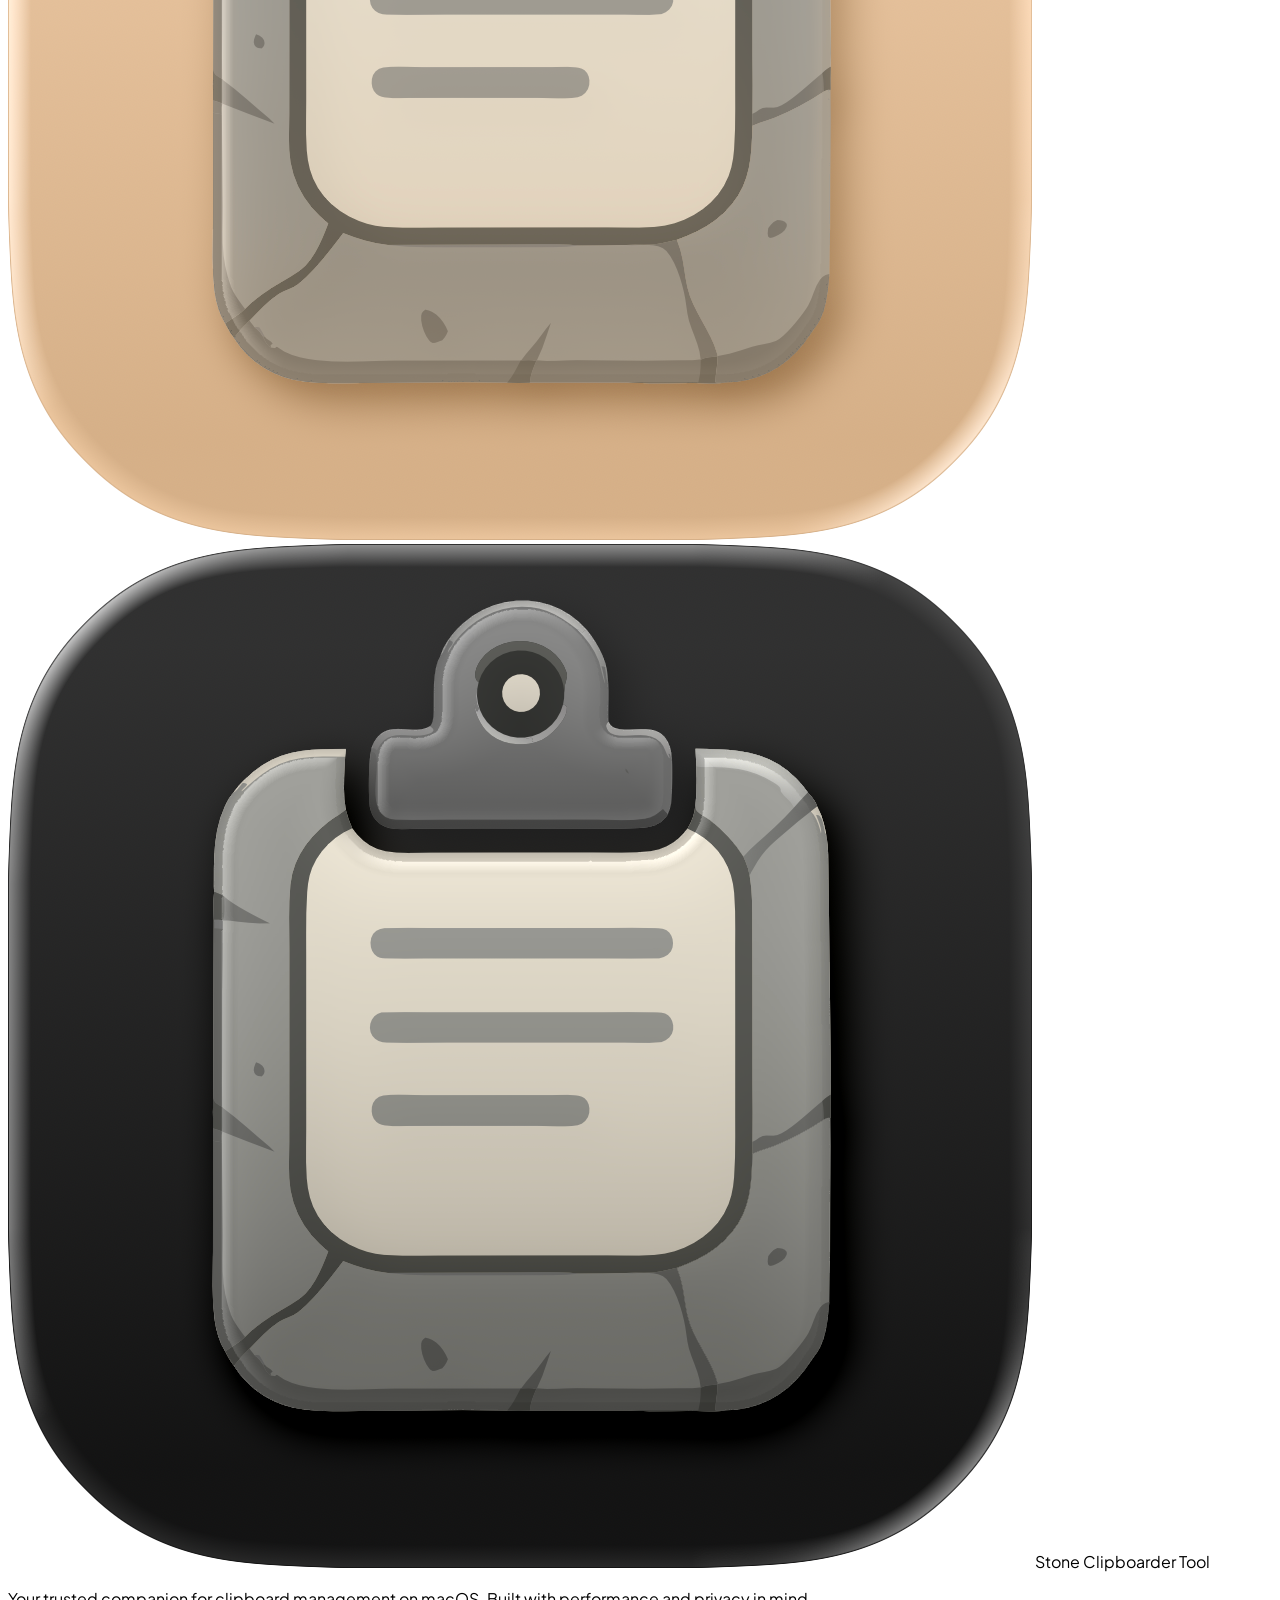
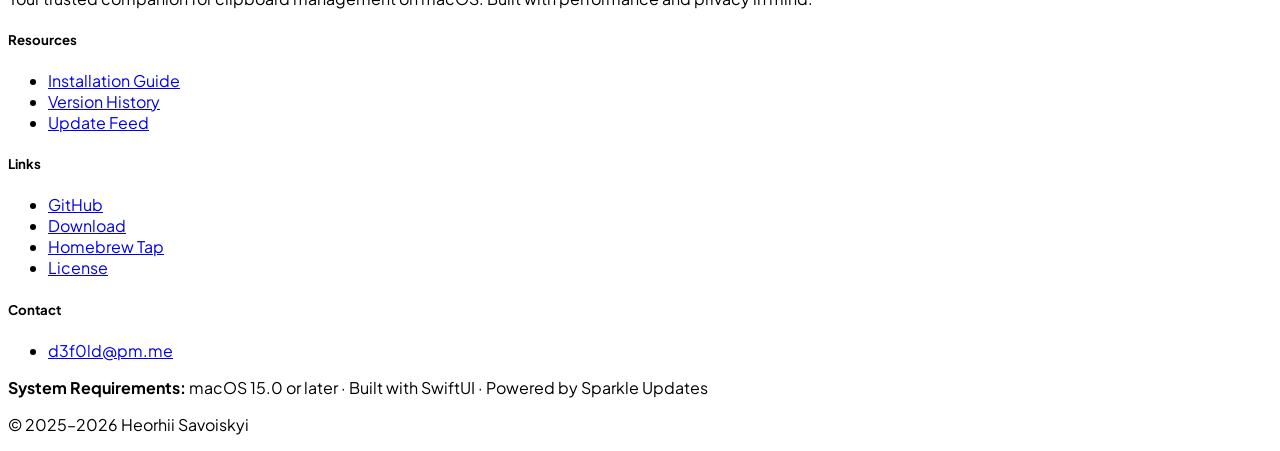
==== commit 926b1052: "Merge 3ae90b666539ebbd7d0f90de76dea7fe6fd1c5f7 into d895a481670ec4fa9d576175b149353ddbec6676" ====
--- a/docs/index.html
+++ b/docs/index.html
@@ -420,6 +420,17 @@
             </div>
             <div class="carousel-container reveal" id="featureCarousel">
                 <div class="carousel-track">
+                    <!-- Slide: Passwords (1.11.0) -->
+                    <div class="carousel-slide">
+                        <div class="card-gradient feat-card p-8 rounded-2xl h-full">
+                            <div class="mb-6"><i class="fa-solid fa-key text-3xl text-amber-400"></i></div>
+                            <h4 class="text-xl font-bold mb-3">
+                                Passwords
+                                <span class="text-[10px] align-middle ml-1 px-1.5 py-0.5 rounded bg-blue-500/20 text-blue-300">v1.11.0</span>
+                            </h4>
+                            <p class="text-gray-400 leading-relaxed text-sm">Move a password, key file or QR code out of your history into an encrypted vault on your Mac. Touch ID or your own password unlocks it, it locks with the screen, and pasting clears the clipboard after 30 seconds.</p>
+                        </div>
+                    </div>
                     <!-- Slide: Pinned Windows (1.6.0) -->
                     <div class="carousel-slide">
                         <div class="card-gradient feat-card p-8 rounded-2xl h-full">
